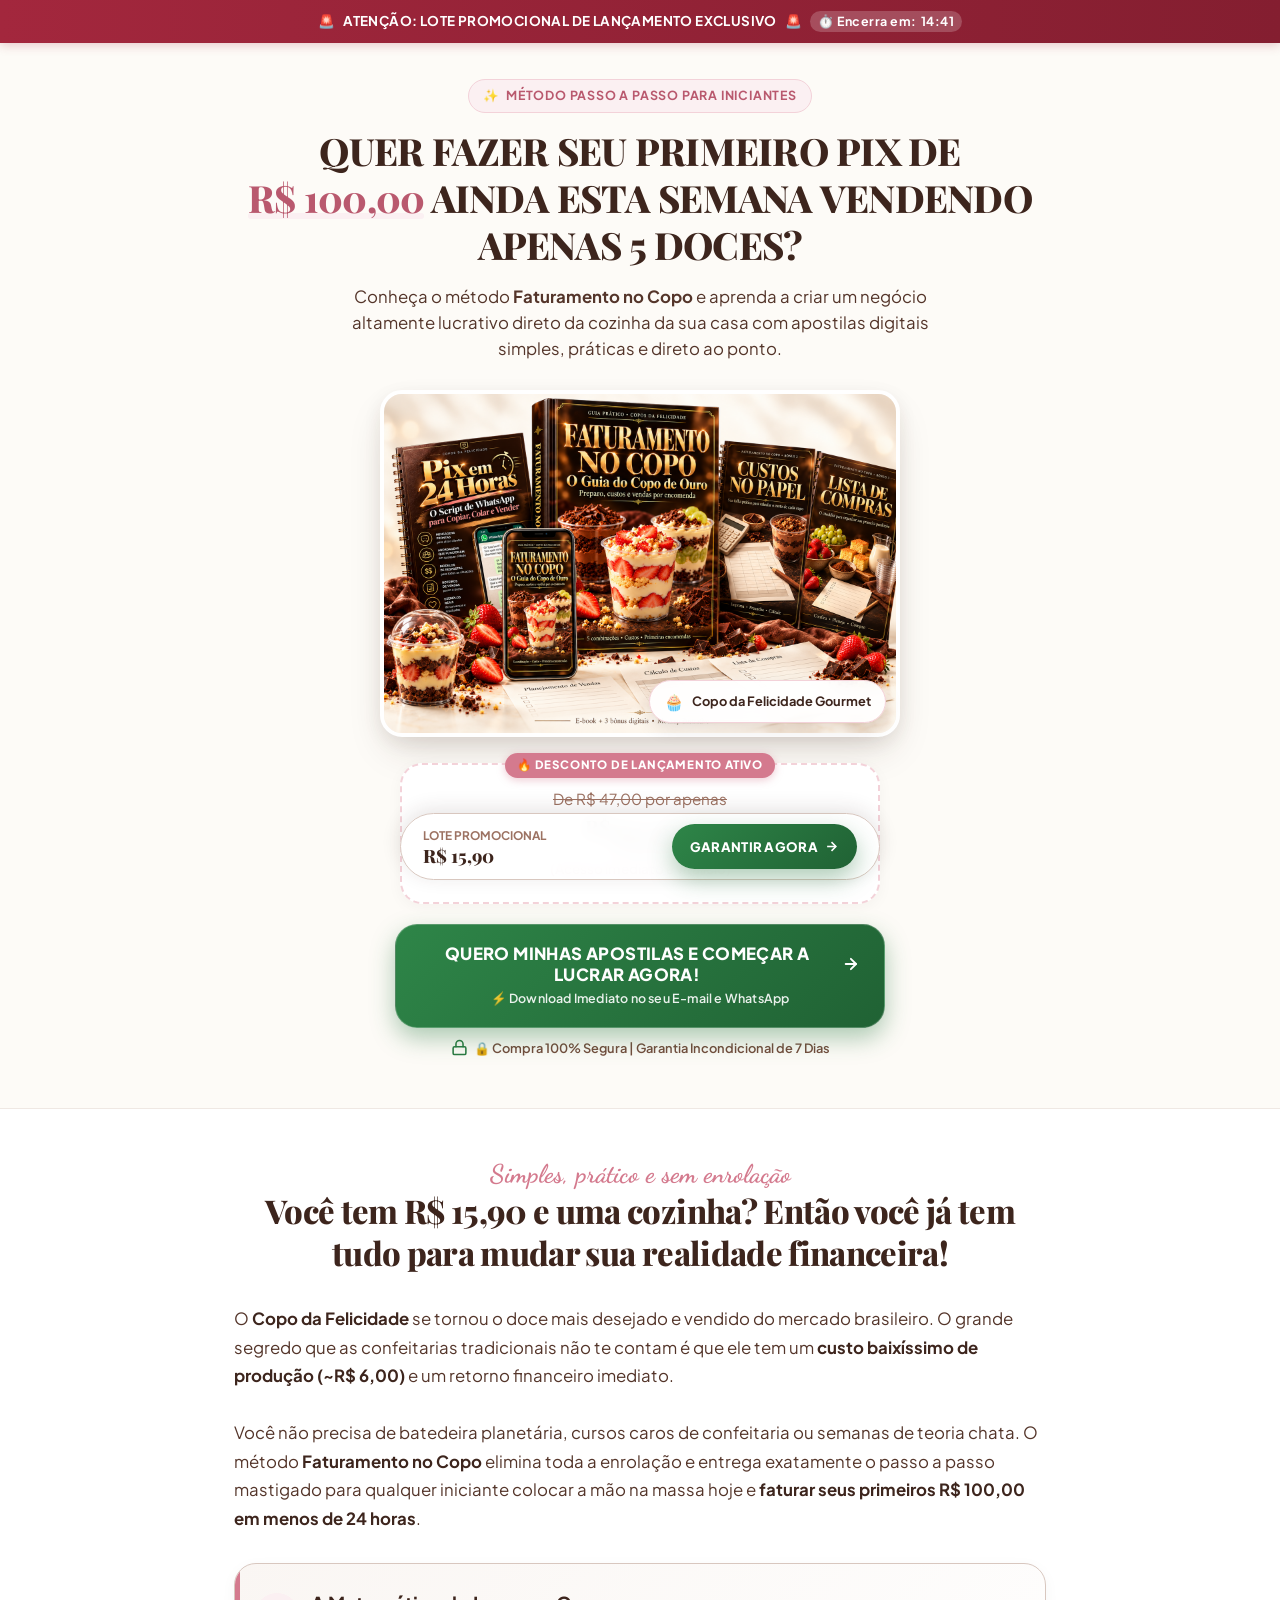
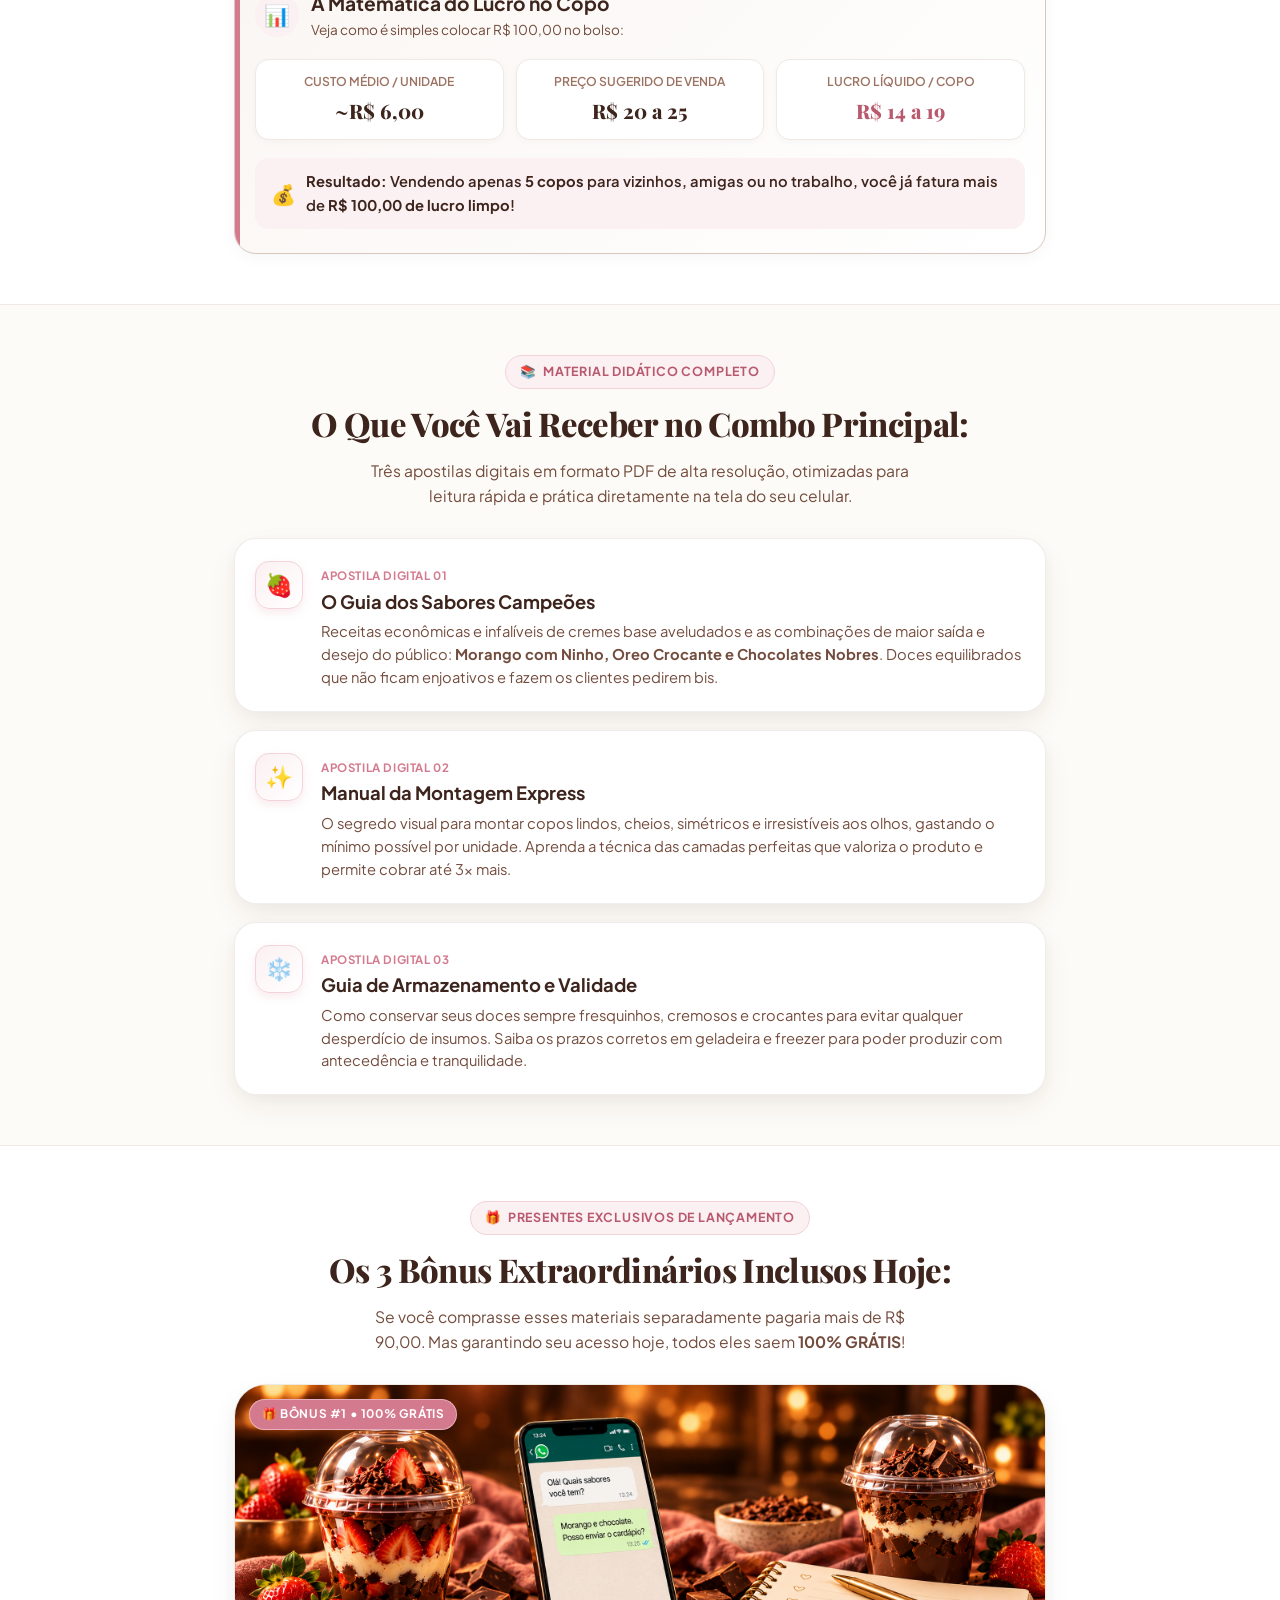
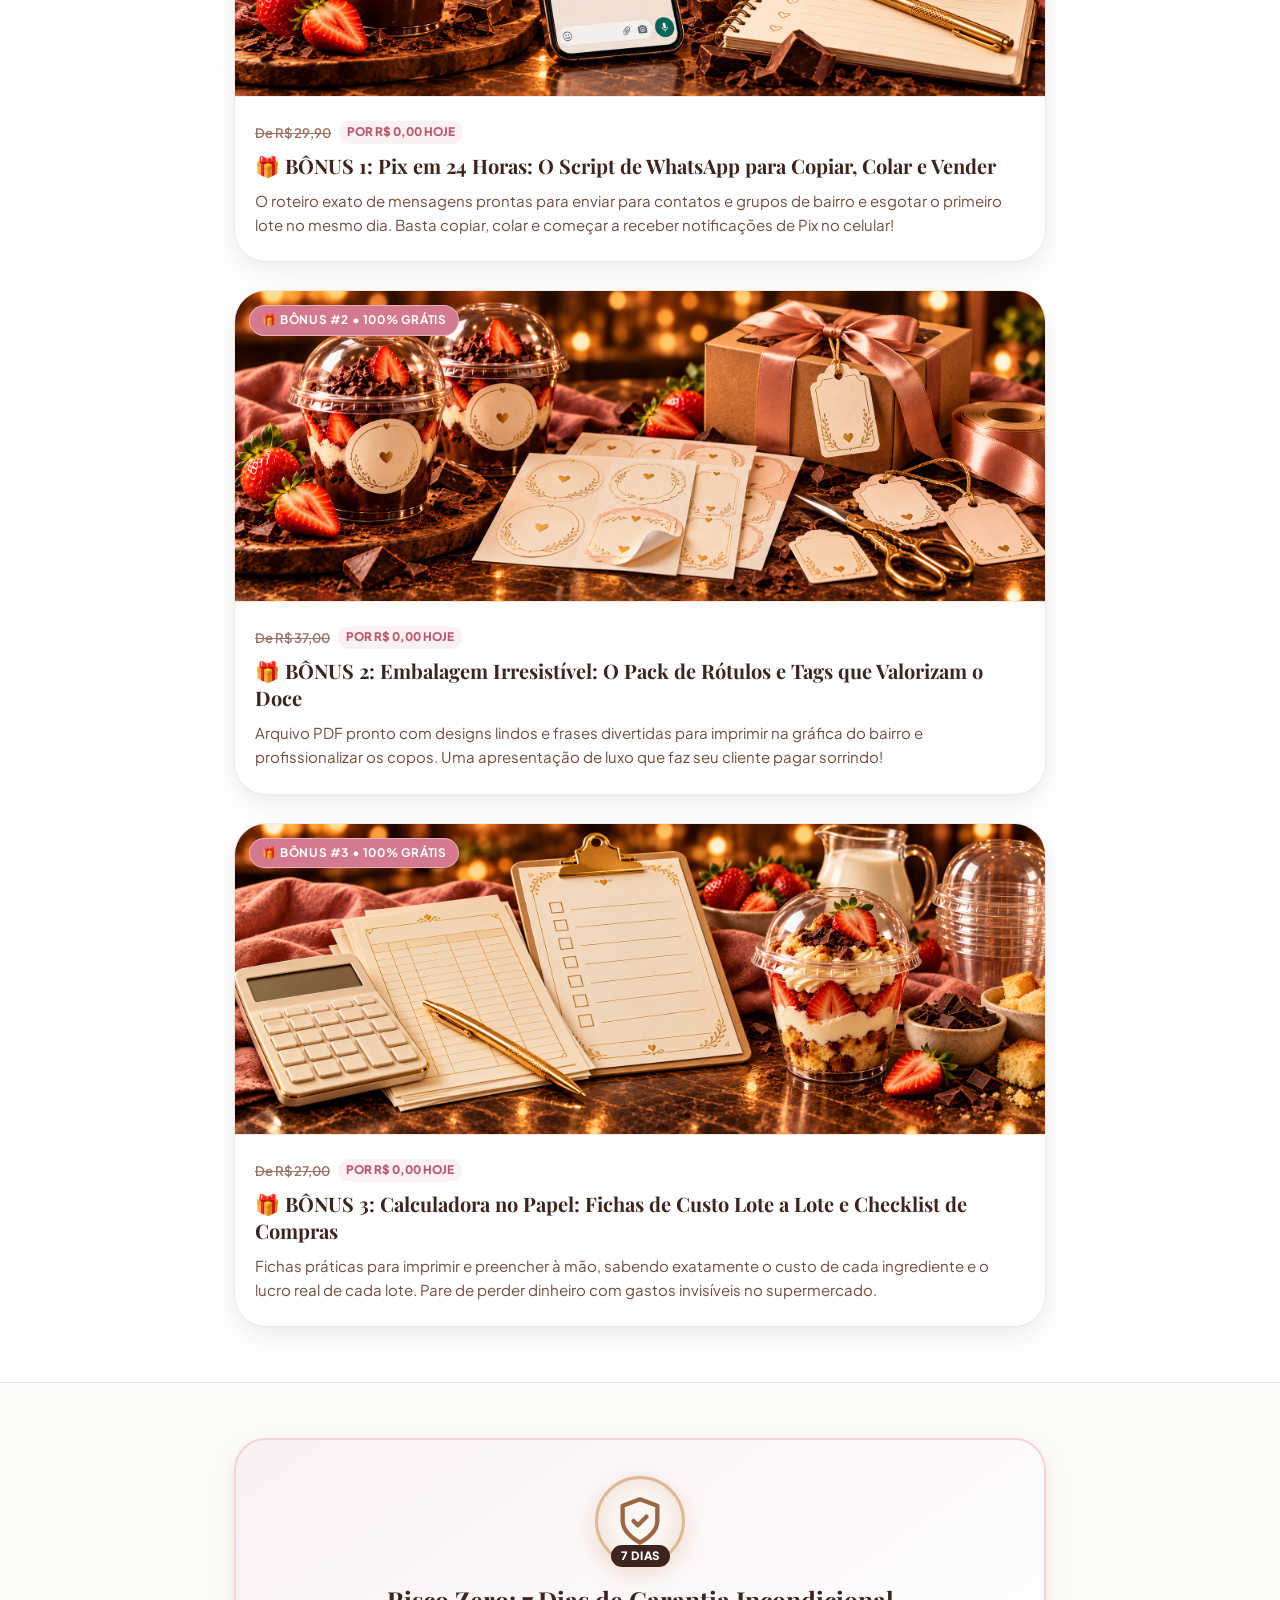
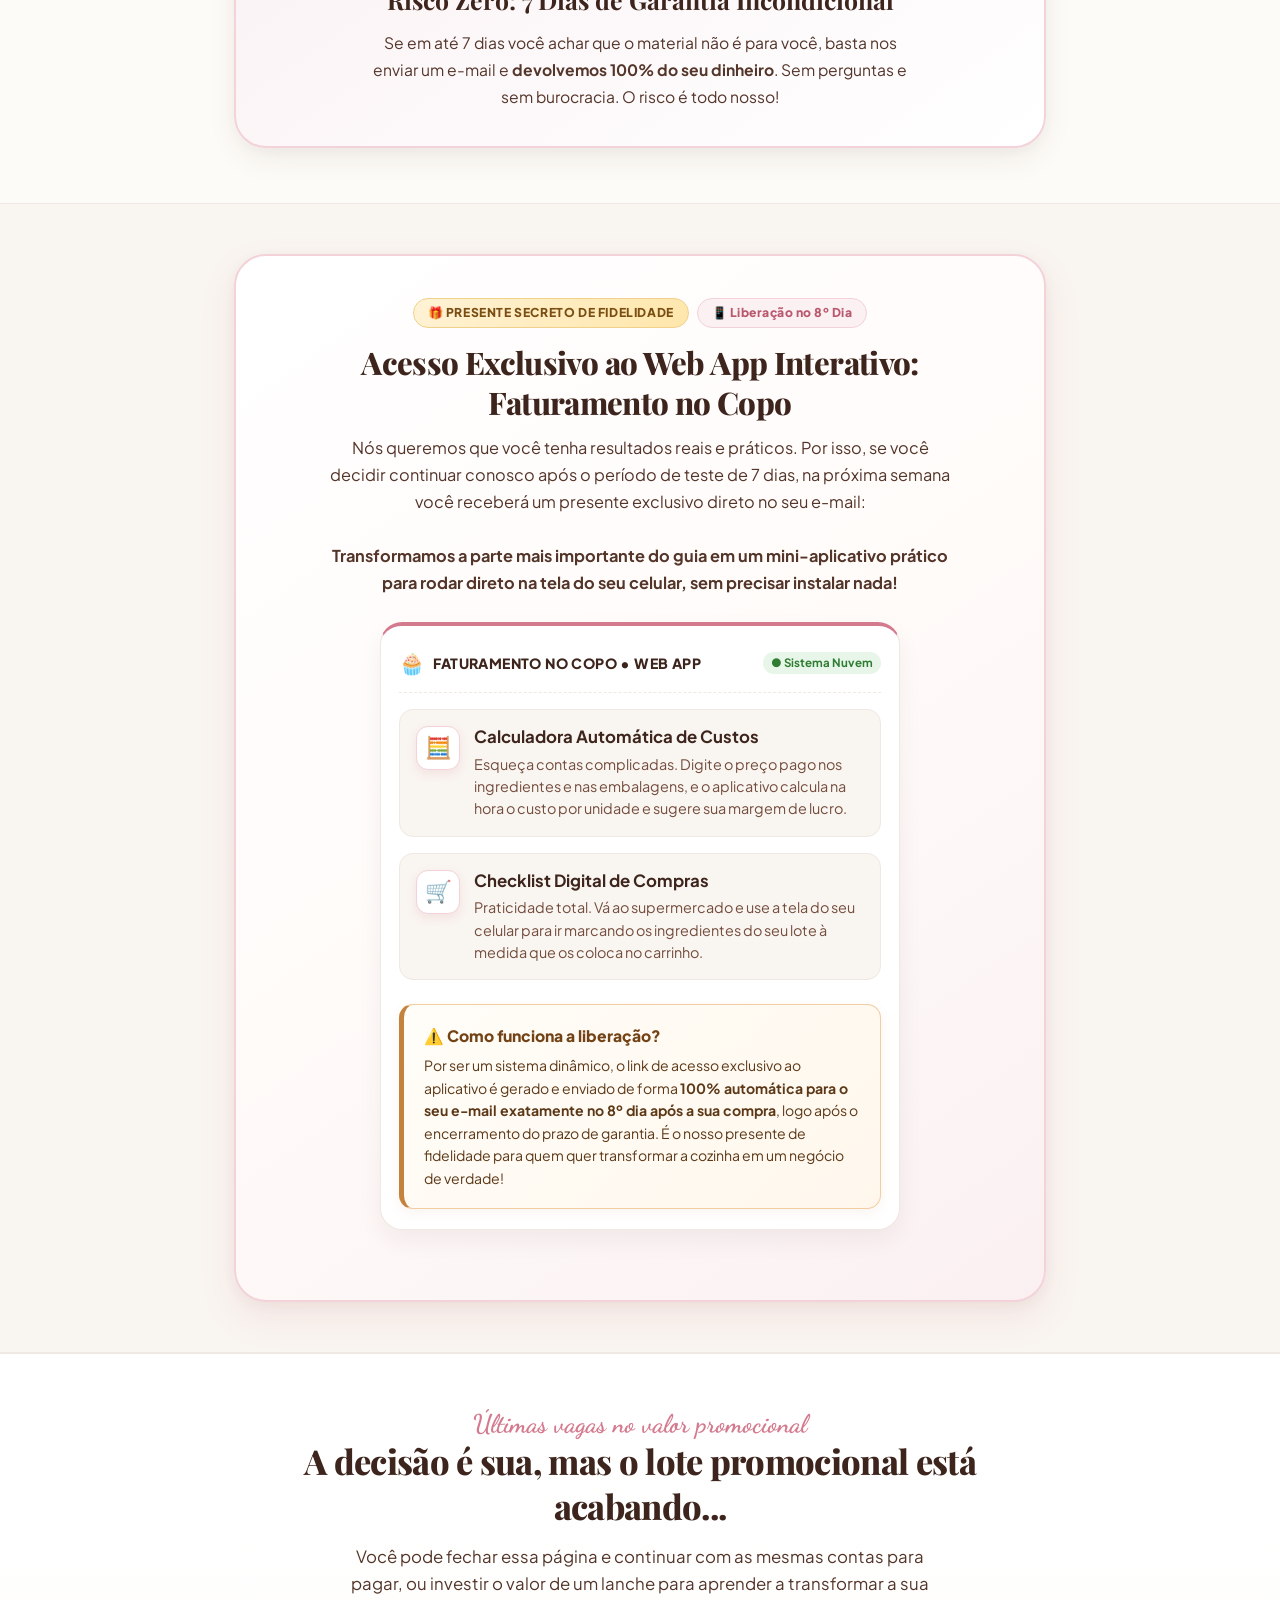
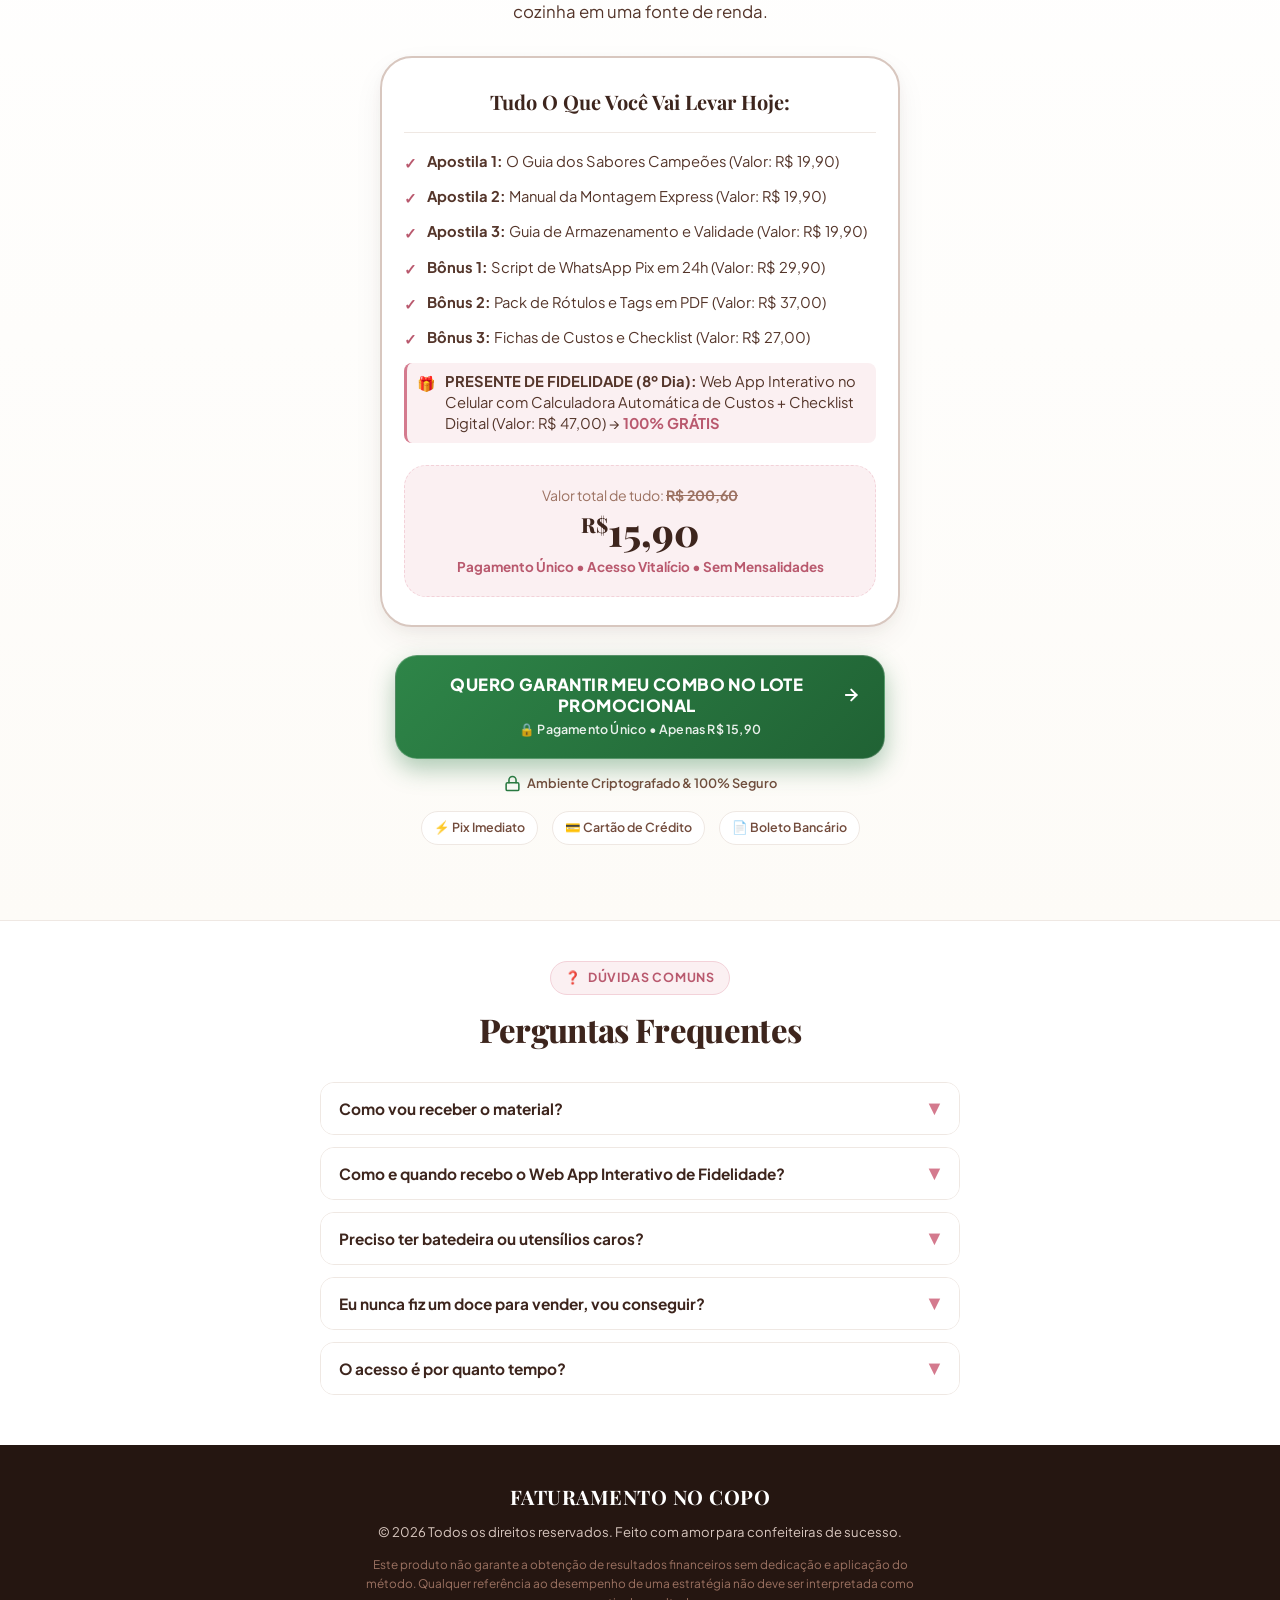
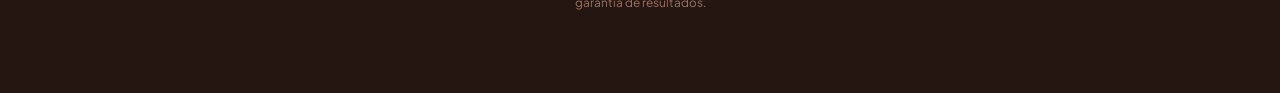
==== faturamento-no-copo/index.html @ 3f32ffab "Add files via upload" ====
<!DOCTYPE html>
<html lang="pt-BR">
<head>
  <meta charset="UTF-8" />
  <meta name="viewport" content="width=device-width, initial-scale=1.0, maximum-scale=1.0, user-scalable=no" />
  <title>Faturamento no Copo | Método Completo de Doces Lucrativos</title>
  
  <!-- SEO & Metatags -->
  <meta name="description" content="Aprenda a fazer seu primeiro Pix de R$ 100,00 ainda esta semana vendendo Copos da Felicidade direto da sua cozinha." />
  <meta name="theme-color" content="#A3273D" />

  <!-- Google Fonts: Playfair Display + Dancing Script + Plus Jakarta Sans -->
  <link rel="preconnect" href="https://fonts.googleapis.com">
  <link rel="preconnect" href="https://fonts.gstatic.com" crossorigin>
  <link href="https://fonts.googleapis.com/css2?family=Dancing+Script:wght@600;700&family=Playfair+Display:ital,wght@0,600;0,700;0,800;1,400&family=Plus+Jakarta+Sans:wght@400;500;600;700;800&display=swap" rel="stylesheet">
  
  <!-- Folha de Estilos -->
  <link rel="stylesheet" href="styles.css" />
</head>
<body>

  <!-- ==========================================================================
       1. HEADER DE ALERTA (BARRA SUPERIOR DE URGÊNCIA)
       ========================================================================== -->
  <aside class="alert-header" role="banner">
    <div class="alert-header-content">
      <span class="alert-siren">🚨</span>
      <span>ATENÇÃO: LOTE PROMOCIONAL DE LANÇAMENTO EXCLUSIVO</span>
      <span class="alert-siren">🚨</span>
      <div class="alert-timer-tag">
        <span>⏱️ Encerra em:</span>
        <span id="promoTimer">14:45</span>
      </div>
    </div>
  </aside>

  <!-- ==========================================================================
       2. SEÇÃO 1 - HEADLINE IMPACTANTE & OFERTA PRINCIPAL
       ========================================================================== -->
  <header class="hero-section" id="hero">
    <div class="container">
      
      <div class="hero-header-box">
        <div class="badge-tag">
          <span>✨</span>
          <span>Método Passo a Passo para Iniciantes</span>
        </div>
        
        <h1 class="title-serif hero-title">
          QUER FAZER SEU PRIMEIRO PIX DE <span class="highlight-pink">R$&nbsp;100,00</span> AINDA ESTA SEMANA VENDENDO APENAS 5 DOCES?
        </h1>
        
        <p class="hero-subtitle">
          Conheça o método <strong>Faturamento no Copo</strong> e aprenda a criar um negócio altamente lucrativo direto da cozinha da sua casa com apostilas digitais simples, práticas e direto ao ponto.
        </p>
      </div>

      <!-- ====================================================================
           ELEMENTO DE MÍDIA: FOTO PRINCIPAL
           FOTO ATUALIZADA: foto-principal1.png (Mockup Completo do Produto)
           ==================================================================== -->
      <div class="hero-media-wrapper">
        <div class="hero-image-container">
          <img src="foto-principal1.png" alt="Copo da Felicidade de Ouro - Método Completo Faturamento no Copo" id="mainHeroImage" loading="eager" onerror="this.onerror=null; this.src='foto-principal.png';" />
        </div>
        <div class="hero-floating-badge">
          <span class="badge-icon">🧁</span>
          <span>Copo da Felicidade Gourmet</span>
        </div>
      </div>

      <!-- Card de Preço de Lançamento -->
      <div class="pricing-card-hero">
        <span class="pricing-badge-strip">🔥 Desconto de Lançamento Ativo</span>
        
        <div class="price-old-text">
          De R$ 47,00 por apenas
        </div>
        
        <div class="price-main-text">
          <span class="currency">R$</span>15,90
        </div>
        
        <div class="price-sub-text">
          (Acesso imediato e vitalício)
        </div>
      </div>

      <!-- BOTÃO PRINCIPAL (VERDE CHAMATIVO COM EFEITO DE PULSAR) -->
      <!-- NOTA: Substitua '#' pelo link do seu checkout (Kiwify, Hotmart, etc.) -->
      <a href="#checkout" class="cta-button" id="heroCtaBtn">
        <span class="cta-main-text">
          <span>QUERO MINHAS APOSTILAS E COMEÇAR A LUCRAR AGORA!</span>
          <svg width="22" height="22" viewBox="0 0 24 24" fill="none" stroke="currentColor" stroke-width="2.5" stroke-linecap="round" stroke-linejoin="round">
            <line x1="5" y1="12" x2="19" y2="12"></line>
            <polyline points="12 5 19 12 12 19"></polyline>
          </svg>
        </span>
        <span class="cta-sub-text">⚡ Download Imediato no seu E-mail e WhatsApp</span>
      </a>

      <!-- Microtexto de Segurança -->
      <div class="security-microtext">
        <svg width="17" height="17" viewBox="0 0 24 24" fill="none" stroke="currentColor" stroke-width="2.2" stroke-linecap="round" stroke-linejoin="round">
          <rect x="3" y="11" width="18" height="11" rx="2" ry="2"></rect>
          <path d="M7 11V7a5 5 0 0 1 10 0v4"></path>
        </svg>
        <span>🔒 Compra 100% Segura | Garantia Incondicional de 7 Dias</span>
      </div>

    </div>
  </header>

  <!-- ==========================================================================
       3. SEÇÃO 2 - CONEXÃO EMOCIONAL E CONTEXTO
       ========================================================================== -->
  <section class="section-context" id="sobre">
    <div class="container">
      
      <div class="section-header-centered">
        <span class="subtitle-script">Simples, prático e sem enrolação</span>
        <h2 class="title-serif">
          Você tem R$ 15,90 e uma cozinha? Então você já tem tudo para mudar sua realidade financeira!
        </h2>
      </div>

      <div class="story-lead-text">
        <p>
          O <strong>Copo da Felicidade</strong> se tornou o doce mais desejado e vendido do mercado brasileiro. O grande segredo que as confeitarias tradicionais não te contam é que ele tem um <strong>custo baixíssimo de produção (~R$ 6,00)</strong> e um retorno financeiro imediato.
        </p>
        <br />
        <p>
          Você não precisa de batedeira planetária, cursos caros de confeitaria ou semanas de teoria chata. O método <strong>Faturamento no Copo</strong> elimina toda a enrolação e entrega exatamente o passo a passo mastigado para qualquer iniciante colocar a mão na massa hoje e <strong>faturar seus primeiros R$ 100,00 em menos de 24 horas</strong>.
        </p>
      </div>

      <!-- Card Ilustrativo: A Matemática do Lucro Rápido -->
      <div class="math-profit-box">
        <div class="math-header">
          <div class="math-icon">📊</div>
          <div>
            <h3>A Matemática do Lucro no Copo</h3>
            <p style="font-size: 0.85rem; color: var(--chocolate-600);">Veja como é simples colocar R$ 100,00 no bolso:</p>
          </div>
        </div>

        <div class="math-grid">
          <div class="math-pill">
            <div class="math-pill-label">Custo Médio / Unidade</div>
            <div class="math-pill-val">~R$ 6,00</div>
          </div>
          <div class="math-pill">
            <div class="math-pill-label">Preço Sugerido de Venda</div>
            <div class="math-pill-val">R$ 20 a 25</div>
          </div>
          <div class="math-pill">
            <div class="math-pill-label">Lucro Líquido / Copo</div>
            <div class="math-pill-val profit">R$ 14 a 19</div>
          </div>
        </div>

        <div class="math-conclusion">
          <span style="font-size: 1.25rem;">💰</span>
          <span><strong>Resultado:</strong> Vendendo apenas <strong>5 copos</strong> para vizinhos, amigas ou no trabalho, você já fatura mais de <strong>R$ 100,00 de lucro limpo</strong>!</span>
        </div>
      </div>

    </div>
  </section>

  <!-- ==========================================================================
       4. SEÇÃO 3 - O QUE VOCÊ VAI RECEBER (O PRODUTO PRINCIPAL)
       ========================================================================== -->
  <section class="section-deliverables" id="conteudo">
    <div class="container">
      
      <div class="section-header-centered">
        <div class="badge-tag">
          <span>📚</span>
          <span>Material Didático Completo</span>
        </div>
        <h2 class="title-serif">O Que Você Vai Receber no Combo Principal:</h2>
        <p style="color: var(--chocolate-600); font-size: 0.98rem; max-width: 540px; margin: 0 auto;">
          Três apostilas digitais em formato PDF de alta resolução, otimizadas para leitura rápida e prática diretamente na tela do seu celular.
        </p>
      </div>

      <div class="deliverables-grid">
        
        <!-- Módulo 1 -->
        <article class="deliverable-card">
          <div class="card-num-circle">
            🍓
          </div>
          <div class="card-info">
            <span class="card-meta-tag">Apostila Digital 01</span>
            <h3>O Guia dos Sabores Campeões</h3>
            <p>
              Receitas econômicas e infalíveis de cremes base aveludados e as combinações de maior saída e desejo do público: <strong>Morango com Ninho, Oreo Crocante e Chocolates Nobres</strong>. Doces equilibrados que não ficam enjoativos e fazem os clientes pedirem bis.
            </p>
          </div>
        </article>

        <!-- Módulo 2 -->
        <article class="deliverable-card">
          <div class="card-num-circle">
            ✨
          </div>
          <div class="card-info">
            <span class="card-meta-tag">Apostila Digital 02</span>
            <h3>Manual da Montagem Express</h3>
            <p>
              O segredo visual para montar copos lindos, cheios, simétricos e irresistíveis aos olhos, gastando o mínimo possível por unidade. Aprenda a técnica das camadas perfeitas que valoriza o produto e permite cobrar até 3x mais.
            </p>
          </div>
        </article>

        <!-- Módulo 3 -->
        <article class="deliverable-card">
          <div class="card-num-circle">
            ❄️
          </div>
          <div class="card-info">
            <span class="card-meta-tag">Apostila Digital 03</span>
            <h3>Guia de Armazenamento e Validade</h3>
            <p>
              Como conservar seus doces sempre fresquinhos, cremosos e crocantes para evitar qualquer desperdício de insumos. Saiba os prazos corretos em geladeira e freezer para poder produzir com antecedência e tranquilidade.
            </p>
          </div>
        </article>

      </div>

    </div>
  </section>

  <!-- ==========================================================================
       5. SEÇÃO 4 - OS 3 BÔNUS EXTRAORDINÁRIOS (CARDS FLUTUANTES)
       ========================================================================== -->
  <section class="section-bonuses" id="bonus">
    <div class="container">
      
      <div class="section-header-centered">
        <div class="badge-tag">
          <span>🎁</span>
          <span>Presentes Exclusivos de Lançamento</span>
        </div>
        <h2 class="title-serif">Os 3 Bônus Extraordinários Inclusos Hoje:</h2>
        <p style="color: var(--chocolate-600); font-size: 0.98rem; max-width: 580px; margin: 0 auto;">
          Se você comprasse esses materiais separadamente pagaria mais de R$ 90,00. Mas garantindo seu acesso hoje, todos eles saem <strong>100% GRÁTIS</strong>!
        </p>
      </div>

      <div class="bonus-container">

        <!-- CARD BÔNUS 1 -->
        <!-- FOTO ATUALIZADA: foto-bonus1.png -->
        <article class="bonus-floating-card">
          <div class="bonus-image-holder">
            <img src="foto-bonus1.png" alt="Bônus 1: Script de WhatsApp para Vender Doces" loading="lazy" />
            <span class="bonus-badge-ribbon free">🎁 BÔNUS #1 • 100% GRÁTIS</span>
          </div>
          <div class="bonus-card-body">
            <div class="bonus-price-crossed">
              <span class="old">De R$ 29,90</span>
              <span class="free-tag">POR R$ 0,00 HOJE</span>
            </div>
            <h3>🎁 BÔNUS 1: Pix em 24 Horas: O Script de WhatsApp para Copiar, Colar e Vender</h3>
            <p>
              O roteiro exato de mensagens prontas para enviar para contatos e grupos de bairro e esgotar o primeiro lote no mesmo dia. Basta copiar, colar e começar a receber notificações de Pix no celular!
            </p>
          </div>
        </article>

        <!-- CARD BÔNUS 2 -->
        <!-- FOTO ATUALIZADA: foto-bonus2.png -->
        <article class="bonus-floating-card">
          <div class="bonus-image-holder">
            <img src="foto-bonus2.png" alt="Bônus 2: Pack de Rótulos e Tags Gourmet" loading="lazy" />
            <span class="bonus-badge-ribbon free">🎁 BÔNUS #2 • 100% GRÁTIS</span>
          </div>
          <div class="bonus-card-body">
            <div class="bonus-price-crossed">
              <span class="old">De R$ 37,00</span>
              <span class="free-tag">POR R$ 0,00 HOJE</span>
            </div>
            <h3>🎁 BÔNUS 2: Embalagem Irresistível: O Pack de Rótulos e Tags que Valorizam o Doce</h3>
            <p>
              Arquivo PDF pronto com designs lindos e frases divertidas para imprimir na gráfica do bairro e profissionalizar os copos. Uma apresentação de luxo que faz seu cliente pagar sorrindo!
            </p>
          </div>
        </article>

        <!-- CARD BÔNUS 3 -->
        <!-- FOTO ATUALIZADA: foto-bonus3.png -->
        <article class="bonus-floating-card">
          <div class="bonus-image-holder">
            <img src="foto-bonus3.png" alt="Bônus 3: Calculadora no Papel e Fichas de Custo" loading="lazy" />
            <span class="bonus-badge-ribbon free">🎁 BÔNUS #3 • 100% GRÁTIS</span>
          </div>
          <div class="bonus-card-body">
            <div class="bonus-price-crossed">
              <span class="old">De R$ 27,00</span>
              <span class="free-tag">POR R$ 0,00 HOJE</span>
            </div>
            <h3>🎁 BÔNUS 3: Calculadora no Papel: Fichas de Custo Lote a Lote e Checklist de Compras</h3>
            <p>
              Fichas práticas para imprimir e preencher à mão, sabendo exatamente o custo de cada ingrediente e o lucro real de cada lote. Pare de perder dinheiro com gastos invisíveis no supermercado.
            </p>
          </div>
        </article>

      </div>

    </div>
  </section>

  <!-- ==========================================================================
       6. SEÇÃO 5 - SEGURANÇA TOTAL (GARANTIA BLINDADA)
       ========================================================================== -->
  <section class="section-guarantee" id="garantia">
    <div class="container">
      
      <div class="guarantee-box">
        
        <div class="guarantee-seal-icon">
          <!-- Ícone de Selo de Garantia -->
          <svg viewBox="0 0 24 24" fill="none" stroke="currentColor" stroke-width="2" stroke-linecap="round" stroke-linejoin="round">
            <path d="M12 22s8-4 8-10V5l-8-3-8 3v7c0 6 8 10 8 10z"></path>
            <polyline points="9 12 11 14 15 10"></polyline>
          </svg>
          <span class="guarantee-days-badge">7 DIAS</span>
        </div>

        <h2 class="guarantee-title">
          Risco Zero: 7 Dias de Garantia Incondicional
        </h2>

        <p class="guarantee-text">
          Se em até 7 dias você achar que o material não é para você, basta nos enviar um e-mail e <strong>devolvemos 100% do seu dinheiro</strong>. Sem perguntas e sem burocracia. O risco é todo nosso!
        </p>

      </div>

    </div>
  </section>

  <!-- ==========================================================================
       NOVA SEÇÃO: 🎁 PRESENTE SECRETO DE FIDELIDADE (LIBERAÇÃO NO 8º DIA) 📱
       ========================================================================== -->
  <section class="section-secret-gift" id="presente-secreto">
    <div class="container">
      
      <div class="secret-gift-box">
        
        <div class="secret-header-tags">
          <span class="secret-pill-gold">🎁 PRESENTE SECRETO DE FIDELIDADE</span>
          <span class="secret-pill-pink">📱 Liberação no 8º Dia</span>
        </div>

        <h2 class="title-serif secret-gift-title">
          Acesso Exclusivo ao Web App Interativo: Faturamento no Copo
        </h2>

        <p class="secret-gift-lead">
          Nós queremos que você tenha resultados reais e práticos. Por isso, se você decidir continuar conosco após o período de teste de 7 dias, na próxima semana você receberá um presente exclusivo direto no seu e-mail:
          <br /><br />
          <strong>Transformamos a parte mais importante do guia em um mini-aplicativo prático para rodar direto na tela do seu celular, sem precisar instalar nada!</strong>
        </p>

        <!-- Preview das Funcionalidades do Web App -->
        <div class="secret-app-preview-card">
          <div class="secret-app-header-bar">
            <div class="secret-app-logo">
              <span style="font-size: 1.3rem;">🧁</span>
              <span>FATURAMENTO NO COPO • WEB APP</span>
            </div>
            <span class="secret-app-badge-live">● Sistema Nuvem</span>
          </div>

          <div class="secret-features-grid">
            
            <!-- Recurso 1: Calculadora -->
            <div class="secret-feature-item">
              <div class="secret-feature-icon">🧮</div>
              <div class="secret-feature-content">
                <h4>Calculadora Automática de Custos</h4>
                <p>
                  Esqueça contas complicadas. Digite o preço pago nos ingredientes e nas embalagens, e o aplicativo calcula na hora o custo por unidade e sugere sua margem de lucro.
                </p>
              </div>
            </div>

            <!-- Recurso 2: Checklist -->
            <div class="secret-feature-item">
              <div class="secret-feature-icon">🛒</div>
              <div class="secret-feature-content">
                <h4>Checklist Digital de Compras</h4>
                <p>
                  Praticidade total. Vá ao supermercado e use a tela do seu celular para ir marcando os ingredientes do seu lote à medida que os coloca no carrinho.
                </p>
              </div>
            </div>

          </div>

          <!-- Callout de Liberação no 8º Dia -->
          <div class="secret-release-callout">
            <h4>⚠️ Como funciona a liberação?</h4>
            <p>
              Por ser um sistema dinâmico, o link de acesso exclusivo ao aplicativo é gerado e enviado de forma <strong>100% automática para o seu e-mail exatamente no 8º dia após a sua compra</strong>, logo após o encerramento do prazo de garantia. É o nosso presente de fidelidade para quem quer transformar a cozinha em um negócio de verdade!
            </p>
          </div>
        </div>

      </div>

    </div>
  </section>

  <!-- ==========================================================================
       7. SEÇÃO 6 - CHAMADA FINAL (CHAMADA PARA AÇÃO & CHECKOUT)
       ========================================================================== -->
  <section class="section-final-cta" id="checkout">
    <div class="container">
      
      <span class="subtitle-script">Últimas vagas no valor promocional</span>
      
      <h2 class="title-serif final-hero-title">
        A decisão é sua, mas o lote promocional está acabando...
      </h2>
      
      <p class="final-lead-text">
        Você pode fechar essa página e continuar com as mesmas contas para pagar, ou investir o valor de um lanche para aprender a transformar a sua cozinha em uma fonte de renda.
      </p>

      <!-- Box Resumo de Valor da Oferta -->
      <div class="combo-summary-box">
        <h3 class="combo-summary-title">Tudo O Que Você Vai Levar Hoje:</h3>
        
        <ul class="combo-items-list">
          <li>
            <span class="check-icon">✓</span>
            <span><strong>Apostila 1:</strong> O Guia dos Sabores Campeões (Valor: R$ 19,90)</span>
          </li>
          <li>
            <span class="check-icon">✓</span>
            <span><strong>Apostila 2:</strong> Manual da Montagem Express (Valor: R$ 19,90)</span>
          </li>
          <li>
            <span class="check-icon">✓</span>
            <span><strong>Apostila 3:</strong> Guia de Armazenamento e Validade (Valor: R$ 19,90)</span>
          </li>
          <li>
            <span class="check-icon">✓</span>
            <span><strong>Bônus 1:</strong> Script de WhatsApp Pix em 24h (Valor: R$ 29,90)</span>
          </li>
          <li>
            <span class="check-icon">✓</span>
            <span><strong>Bônus 2:</strong> Pack de Rótulos e Tags em PDF (Valor: R$ 37,00)</span>
          </li>
          <li>
            <span class="check-icon">✓</span>
            <span><strong>Bônus 3:</strong> Fichas de Custos e Checklist (Valor: R$ 27,00)</span>
          </li>
          <li style="background: var(--pink-chic-light); padding: 8px 10px; border-radius: var(--radius-sm); border-left: 3px solid var(--pink-chic);">
            <span class="check-icon">🎁</span>
            <span><strong>PRESENTE DE FIDELIDADE (8º Dia):</strong> Web App Interativo no Celular com Calculadora Automática de Custos + Checklist Digital (Valor: R$ 47,00) &rarr; <strong style="color: var(--pink-chic-dark);">100% GRÁTIS</strong></span>
          </li>
        </ul>

        <div class="combo-price-footer">
          <div class="combo-total-value">
            Valor total de tudo: <span>R$ 200,60</span>
          </div>
          <div class="combo-final-price">
            <span class="currency">R$</span>15,90
          </div>
          <div class="combo-installments">
            Pagamento Único • Acesso Vitalício • Sem Mensalidades
          </div>
        </div>
      </div>

      <!-- BOTÃO FINAL (VERDE CHAMATIVO COM EFEITO DE PULSAR) -->
      <!-- NOTA: Insira o link de pagamento do seu checkout no href abaixo -->
      <a href="https://pay.kiwify.com.br" target="_blank" rel="noopener noreferrer" class="cta-button" id="finalCtaBtn">
        <span class="cta-main-text">
          <span>QUERO GARANTIR MEU COMBO NO LOTE PROMOCIONAL</span>
          <svg width="22" height="22" viewBox="0 0 24 24" fill="none" stroke="currentColor" stroke-width="2.5" stroke-linecap="round" stroke-linejoin="round">
            <line x1="5" y1="12" x2="19" y2="12"></line>
            <polyline points="12 5 19 12 12 19"></polyline>
          </svg>
        </span>
        <span class="cta-sub-text">🔒 Pagamento Único • Apenas R$ 15,90</span>
      </a>

      <!-- Microtexto de Segurança e Selos de Pagamento -->
      <div class="security-microtext" style="margin-top: 14px;">
        <svg width="17" height="17" viewBox="0 0 24 24" fill="none" stroke="currentColor" stroke-width="2.2" stroke-linecap="round" stroke-linejoin="round">
          <rect x="3" y="11" width="18" height="11" rx="2" ry="2"></rect>
          <path d="M7 11V7a5 5 0 0 1 10 0v4"></path>
        </svg>
        <span>Ambiente Criptografado & 100% Seguro</span>
      </div>

      <!-- Formas de Pagamento Aceitas -->
      <div class="payment-methods-strip">
        <span class="payment-tag">⚡ Pix Imediato</span>
        <span class="payment-tag">💳 Cartão de Crédito</span>
        <span class="payment-tag">📄 Boleto Bancário</span>
      </div>

    </div>
  </section>

  <!-- ==========================================================================
       PERGUNTAS FREQUENTES (FAQ PARA QUEBRA DE OBJEÇÕES)
       ========================================================================== -->
  <section class="section-faq" id="faq">
    <div class="container">
      
      <div class="section-header-centered">
        <div class="badge-tag">
          <span>❓</span>
          <span>Dúvidas Comuns</span>
        </div>
        <h2 class="title-serif">Perguntas Frequentes</h2>
      </div>

      <div class="faq-list">
        
        <div class="faq-item">
          <button class="faq-question" type="button">
            <span>Como vou receber o material?</span>
            <span class="faq-arrow">▼</span>
          </button>
          <div class="faq-answer">
            <p>Imediatamente após a confirmação do pagamento (em menos de 1 minuto via Pix ou Cartão), você recebe um e-mail com o link de acesso exclusivo e download de todas as apostilas e bônus.</p>
          </div>
        </div>

        <div class="faq-item">
          <button class="faq-question" type="button">
            <span>Como e quando recebo o Web App Interativo de Fidelidade?</span>
            <span class="faq-arrow">▼</span>
          </button>
          <div class="faq-answer">
            <p>O link exclusivo de acesso ao Web App é gerado e enviado de forma 100% automática para o seu e-mail exatamente no 8º dia após a sua compra, logo após o encerramento do prazo de garantia de 7 dias. Ele roda direto no celular (Android ou iPhone) sem precisar instalar nada!</p>
          </div>
        </div>

        <div class="faq-item">
          <button class="faq-question" type="button">
            <span>Preciso ter batedeira ou utensílios caros?</span>
            <span class="faq-arrow">▼</span>
          </button>
          <div class="faq-answer">
            <p>Não! Todas as receitas foram desenvolvidas para serem feitas com panelas comuns, colher e os utensílios básicos que você já tem na cozinha da sua casa.</p>
          </div>
        </div>

        <div class="faq-item">
          <button class="faq-question" type="button">
            <span>Eu nunca fiz um doce para vender, vou conseguir?</span>
            <span class="faq-arrow">▼</span>
          </button>
          <div class="faq-answer">
            <p>Sim, com certeza! O método foi feito especialmente para quem está começando do absoluto zero, com medidas exatas e fotos do passo a passo.</p>
          </div>
        </div>

        <div class="faq-item">
          <button class="faq-question" type="button">
            <span>O acesso é por quanto tempo?</span>
            <span class="faq-arrow">▼</span>
          </button>
          <div class="faq-answer">
            <p>O acesso é vitalício! Você pode baixar os arquivos em PDF para o seu celular ou computador e consultar para sempre, sem mensalidades.</p>
          </div>
        </div>

      </div>

    </div>
  </section>

  <!-- ==========================================================================
       RODAPÉ DA PÁGINA
       ========================================================================== -->
  <footer class="page-footer">
    <div class="container">
      <div class="footer-logo">FATURAMENTO NO COPO</div>
      <p>© 2026 Todos os direitos reservados. Feito com amor para confeiteiras de sucesso.</p>
      <p class="footer-disclaimer">
        Este produto não garante a obtenção de resultados financeiros sem dedicação e aplicação do método. Qualquer referência ao desempenho de uma estratégia não deve ser interpretada como garantia de resultados.
      </p>
    </div>
  </footer>

  <!-- ==========================================================================
       STICKY MOBILE CTA BAR (BARRA FIXA NO RODAPÉ EM CELULARES)
       Aparece quando a pessoa rola a página, garantindo conversão sem atrito
       ========================================================================== -->
  <div class="sticky-mobile-cta" id="stickyMobileCta">
    <div class="sticky-info">
      <span class="sticky-title">Lote Promocional</span>
      <span class="sticky-price">R$ 15,90</span>
    </div>
    <a href="#checkout" class="sticky-btn">
      <span>GARANTIR AGORA</span>
      <svg width="15" height="15" viewBox="0 0 24 24" fill="none" stroke="currentColor" stroke-width="2.5">
        <line x1="5" y1="12" x2="19" y2="12"></line>
        <polyline points="12 5 19 12 12 19"></polyline>
      </svg>
    </a>
  </div>

  <!-- Scripts -->
  <script src="script.js"></script>
</body>
</html>
---- faturamento-no-copo/styles.css ----
/* ==========================================================================
   FATURAMENTO NO COPO - PÁGINA DE VENDAS DE ALTA CONVERSÃO
   Paleta:
   - Fundo: Off-White (#FDFBF7)
   - Marrom Chocolate Profundo: #3D251D
   - Rosa Confeitaria Chic: #D47A8E
   - Verde Ouro Lucrativo (EXCLUSIVO CTA): #2A7A42
   Tipografia:
   - Títulos: 'Playfair Display', serif
   - Texto: 'Plus Jakarta Sans', sans-serif
   - Acentos: 'Dancing Script', cursive
   ========================================================================== */

:root {
  /* Cores Base */
  --bg-page: #FDFBF7;
  --bg-card: #FFFFFF;
  --bg-card-soft: #F9F5F0;
  
  /* Marrom Chocolate Profundo */
  --chocolate-900: #251611;
  --chocolate-800: #3D251D; /* Cor primária de texto e títulos */
  --chocolate-700: #54352A;
  --chocolate-600: #734C3D;
  --chocolate-400: #9C7262;
  --chocolate-200: #D8C7BF;
  --chocolate-100: #EFE8E3;
  --chocolate-50:  #FAF6F3;

  /* Rosa Confeitaria Chic */
  --pink-chic: #D47A8E;
  --pink-chic-dark: #B9596E;
  --pink-chic-light: #FBF0F2;
  --pink-chic-border: #F3D2D9;
  --pink-chic-glow: rgba(212, 122, 142, 0.35);

  /* Verde Ouro Lucrativo - EXCLUSIVO PARA BOTÕES DE AÇÃO (CTA) */
  --green-cta: #2A7A42;
  --green-cta-hover: #226536;
  --green-cta-active: #1A502A;
  --green-cta-gradient: linear-gradient(135deg, #2E8548 0%, #206234 100%);
  --green-cta-shadow: 0 10px 25px rgba(42, 122, 66, 0.38);
  --green-cta-pulse: rgba(42, 122, 66, 0.45);

  /* Tarja de Alerta */
  --alert-red: #A3273D;
  --alert-red-dark: #841E30;

  /* Tipografia */
  --font-serif: 'Playfair Display', Georgia, serif;
  --font-sans: 'Plus Jakarta Sans', -apple-system, BlinkMacSystemFont, "Segoe UI", Roboto, sans-serif;
  --font-script: 'Dancing Script', cursive;

  /* Sombras & Bordas */
  --radius-sm: 8px;
  --radius-md: 14px;
  --radius-lg: 22px;
  --radius-xl: 32px;
  --radius-full: 9999px;

  --shadow-subtle: 0 4px 15px rgba(61, 37, 29, 0.04);
  --shadow-card: 0 12px 32px -4px rgba(61, 37, 29, 0.08), 0 4px 12px rgba(61, 37, 29, 0.03);
  --shadow-card-hover: 0 20px 42px -6px rgba(61, 37, 29, 0.13), 0 8px 18px rgba(61, 37, 29, 0.05);

  /* Transições */
  --transition-fast: 0.2s cubic-bezier(0.16, 1, 0.3, 1);
  --transition-normal: 0.35s cubic-bezier(0.16, 1, 0.3, 1);
}

/* ==========================================================================
   RESET & BASE STYLES
   ========================================================================== */

*, *::before, *::after {
  box-sizing: border-box;
  margin: 0;
  padding: 0;
}

html {
  scroll-behavior: smooth;
  font-size: 16px;
  -webkit-text-size-adjust: 100%;
}

body {
  background-color: var(--bg-page);
  color: var(--chocolate-800);
  font-family: var(--font-sans);
  line-height: 1.6;
  overflow-x: hidden;
  -webkit-font-smoothing: antialiased;
  -moz-osx-font-smoothing: grayscale;
}

img {
  max-width: 100%;
  height: auto;
  display: block;
}

a {
  color: inherit;
  text-decoration: none;
}

button {
  font-family: inherit;
  border: none;
  cursor: pointer;
  background: none;
}

/* Container Responsivo */
.container {
  width: 100%;
  max-width: 680px; /* Otimizado para leitura mobile e tablet compacto */
  margin-left: auto;
  margin-right: auto;
  padding-left: 20px;
  padding-right: 20px;
}

@media (min-width: 768px) {
  .container {
    max-width: 780px;
    padding-left: 24px;
    padding-right: 24px;
  }
}

@media (min-width: 1024px) {
  .container {
    max-width: 860px;
  }
}

/* ==========================================================================
   1. HEADER DE ALERTA (BARRA SUPERIOR)
   ========================================================================== */

.alert-header {
  background: linear-gradient(90deg, var(--alert-red) 0%, var(--alert-red-dark) 100%);
  color: #FFFFFF;
  padding: 11px 16px;
  text-align: center;
  font-size: 0.84rem;
  font-weight: 700;
  letter-spacing: 0.4px;
  position: relative;
  z-index: 100;
  box-shadow: 0 2px 10px rgba(163, 39, 61, 0.25);
  line-height: 1.4;
}

.alert-header-content {
  display: flex;
  align-items: center;
  justify-content: center;
  gap: 8px;
  flex-wrap: wrap;
}

.alert-siren {
  display: inline-block;
  animation: sirenPulse 1.2s infinite ease-in-out;
}

@keyframes sirenPulse {
  0%, 100% { transform: scale(1); }
  50% { transform: scale(1.18); }
}

.alert-timer-tag {
  background-color: rgba(255, 255, 255, 0.2);
  padding: 2px 8px;
  border-radius: var(--radius-full);
  font-size: 0.78rem;
  letter-spacing: 0.5px;
  display: inline-flex;
  align-items: center;
  gap: 4px;
}

/* ==========================================================================
   ESTILOS GERAIS DE TIPOGRAFIA
   ========================================================================== */

.title-serif {
  font-family: var(--font-serif);
  color: var(--chocolate-800);
  font-weight: 800;
  line-height: 1.22;
  letter-spacing: -0.02em;
}

.subtitle-script {
  font-family: var(--font-script);
  color: var(--pink-chic);
  font-size: 1.6rem;
  font-weight: 700;
  line-height: 1.2;
  display: block;
}

.highlight-pink {
  color: var(--pink-chic-dark);
  position: relative;
  display: inline-block;
}

.highlight-pink::after {
  content: "";
  position: absolute;
  left: 0;
  bottom: 2px;
  width: 100%;
  height: 6px;
  background-color: var(--pink-chic-light);
  z-index: -1;
  border-radius: 4px;
}

.badge-tag {
  display: inline-flex;
  align-items: center;
  gap: 6px;
  padding: 6px 14px;
  background-color: var(--pink-chic-light);
  color: var(--pink-chic-dark);
  border: 1px solid var(--pink-chic-border);
  border-radius: var(--radius-full);
  font-size: 0.78rem;
  font-weight: 700;
  text-transform: uppercase;
  letter-spacing: 0.8px;
  margin-bottom: 14px;
}

/* ==========================================================================
   BOTÃO DE AÇÃO PRINCIPAL (CTA VERDE OURO LUCRATIVO)
   EXCLUSIVO PARA OS BOTÕES DE COMPRA
   ========================================================================== */

.cta-button {
  display: inline-flex;
  flex-direction: column;
  align-items: center;
  justify-content: center;
  width: 100%;
  max-width: 490px;
  padding: 18px 24px;
  background: var(--green-cta-gradient);
  color: #FFFFFF;
  font-family: var(--font-sans);
  font-size: 1.05rem;
  font-weight: 800;
  text-transform: uppercase;
  letter-spacing: 0.4px;
  text-align: center;
  border-radius: var(--radius-lg);
  box-shadow: var(--green-cta-shadow);
  position: relative;
  overflow: hidden;
  transition: transform var(--transition-fast), box-shadow var(--transition-fast), background var(--transition-fast);
  text-decoration: none;
  border: 1px solid rgba(255, 255, 255, 0.22);
  cursor: pointer;
  animation: pulseGlow 2.4s infinite ease-in-out;
}

.cta-button .cta-main-text {
  display: flex;
  align-items: center;
  justify-content: center;
  gap: 8px;
  font-size: 1.05rem;
  line-height: 1.25;
}

.cta-button .cta-sub-text {
  font-size: 0.78rem;
  font-weight: 600;
  color: rgba(255, 255, 255, 0.9);
  text-transform: none;
  margin-top: 4px;
  letter-spacing: 0.2px;
}

/* Efeito de brilho sweep */
.cta-button::after {
  content: "";
  position: absolute;
  top: -50%;
  left: -70%;
  width: 50%;
  height: 200%;
  background: linear-gradient(
    90deg,
    rgba(255, 255, 255, 0) 0%,
    rgba(255, 255, 255, 0.3) 50%,
    rgba(255, 255, 255, 0) 100%
  );
  transform: rotate(25deg);
  animation: ctaShimmer 3.8s infinite;
}

@keyframes ctaShimmer {
  0% { left: -80%; }
  30%, 100% { left: 160%; }
}

@keyframes pulseGlow {
  0% {
    transform: scale(1);
    box-shadow: 0 0 0 0 rgba(42, 122, 66, 0.65), 0 8px 24px rgba(42, 122, 66, 0.35);
  }
  60% {
    transform: scale(1.02);
    box-shadow: 0 0 0 16px rgba(42, 122, 66, 0), 0 12px 30px rgba(42, 122, 66, 0.45);
  }
  100% {
    transform: scale(1);
    box-shadow: 0 0 0 0 rgba(42, 122, 66, 0), 0 8px 24px rgba(42, 122, 66, 0.35);
  }
}

.cta-button:hover {
  transform: translateY(-2px) scale(1.02);
  background: linear-gradient(135deg, #32904F 0%, #246E3A 100%);
  box-shadow: 0 14px 34px rgba(42, 122, 66, 0.48);
}

.cta-button:active {
  transform: translateY(1px) scale(0.99);
}

/* Microtexto de Segurança */
.security-microtext {
  display: flex;
  align-items: center;
  justify-content: center;
  gap: 6px;
  font-size: 0.8rem;
  font-weight: 600;
  color: var(--chocolate-600);
  margin-top: 10px;
  text-align: center;
}

.security-microtext svg {
  color: var(--green-cta);
  flex-shrink: 0;
}

/* ==========================================================================
   2. SEÇÃO 1 - HERO / HEADLINE IMPACTANTE
   ========================================================================== */

.hero-section {
  padding-top: 36px;
  padding-bottom: 50px;
  text-align: center;
  position: relative;
}

.hero-header-box {
  margin-bottom: 24px;
}

.hero-title {
  font-size: 1.85rem;
  line-height: 1.25;
  margin-bottom: 16px;
  color: var(--chocolate-800);
}

@media (min-width: 600px) {
  .hero-title {
    font-size: 2.35rem;
  }
}

.hero-subtitle {
  font-size: 1.05rem;
  color: var(--chocolate-700);
  line-height: 1.55;
  max-width: 620px;
  margin-left: auto;
  margin-right: auto;
}

/* Elemento de Mídia - Imagem Principal */
.hero-media-wrapper {
  margin: 28px auto 26px auto;
  position: relative;
  max-width: 520px;
}

.hero-media-wrapper .hero-image-container {
  position: relative;
  width: 100%;
  aspect-ratio: 1536 / 1024;
  border-radius: var(--radius-lg);
  overflow: hidden;
  box-shadow: 0 18px 40px -10px rgba(61, 37, 29, 0.18), 0 6px 18px rgba(61, 37, 29, 0.08);
  border: 4px solid #FFFFFF;
  background-color: var(--bg-card-soft);
}

.hero-media-wrapper img {
  width: 100%;
  height: 100%;
  display: block;
  object-fit: cover;
  transition: transform var(--transition-normal);
}

.hero-media-wrapper:hover img {
  transform: scale(1.02);
}

.hero-floating-badge {
  position: absolute;
  bottom: 14px;
  right: 14px;
  background: rgba(255, 255, 255, 0.94);
  backdrop-filter: blur(8px);
  -webkit-backdrop-filter: blur(8px);
  padding: 8px 14px;
  border-radius: var(--radius-full);
  box-shadow: 0 6px 18px rgba(61, 37, 29, 0.12);
  border: 1px solid var(--pink-chic-border);
  display: flex;
  align-items: center;
  gap: 8px;
  font-size: 0.8rem;
  font-weight: 700;
  color: var(--chocolate-800);
}

.hero-floating-badge .badge-icon {
  color: #D47A8E;
  font-size: 1rem;
}

/* Card de Preço de Lançamento */
.pricing-card-hero {
  background: #FFFFFF;
  border: 2px dashed var(--pink-chic-border);
  border-radius: var(--radius-lg);
  padding: 22px 18px;
  margin: 0 auto 20px auto;
  max-width: 480px;
  box-shadow: var(--shadow-subtle);
  position: relative;
}

.pricing-badge-strip {
  position: absolute;
  top: -12px;
  left: 50%;
  transform: translateX(-50%);
  background: var(--pink-chic);
  color: #FFFFFF;
  font-size: 0.72rem;
  font-weight: 800;
  text-transform: uppercase;
  letter-spacing: 0.8px;
  padding: 3px 12px;
  border-radius: var(--radius-full);
  white-space: nowrap;
  box-shadow: 0 2px 8px rgba(212, 122, 142, 0.4);
}

.price-old-text {
  font-size: 0.95rem;
  color: var(--chocolate-400);
  text-decoration: line-through;
  margin-bottom: 2px;
}

.price-main-text {
  font-family: var(--font-serif);
  font-size: 2.2rem;
  font-weight: 800;
  color: var(--chocolate-800);
  line-height: 1.15;
  margin-bottom: 4px;
}

.price-main-text .currency {
  font-size: 1.25rem;
  font-weight: 700;
  vertical-align: super;
  margin-right: 2px;
}

.price-sub-text {
  font-size: 0.85rem;
  font-weight: 600;
  color: var(--pink-chic-dark);
}

/* ==========================================================================
   3. SEÇÃO 2 - CONEXÃO EMOCIONAL E CONTEXTO
   ========================================================================== */

.section-context {
  padding-top: 50px;
  padding-bottom: 50px;
  background-color: #FFFFFF;
  border-top: 1px solid var(--chocolate-100);
  border-bottom: 1px solid var(--chocolate-100);
}

.section-header-centered {
  text-align: center;
  margin-bottom: 30px;
}

.section-header-centered h2 {
  font-size: 1.65rem;
  line-height: 1.3;
  margin-bottom: 12px;
}

@media (min-width: 600px) {
  .section-header-centered h2 {
    font-size: 2.05rem;
  }
}

.story-lead-text {
  font-size: 1.05rem;
  color: var(--chocolate-700);
  line-height: 1.7;
  margin-bottom: 20px;
}

.story-lead-text strong {
  color: var(--chocolate-800);
}

/* Card A Matemática do Lucro Rápido */
.math-profit-box {
  background: linear-gradient(135deg, #FAF6F3 0%, #FFFFFF 100%);
  border: 1px solid var(--chocolate-200);
  border-radius: var(--radius-lg);
  padding: 24px 20px;
  margin-top: 30px;
  box-shadow: var(--shadow-subtle);
  position: relative;
  overflow: hidden;
}

.math-profit-box::before {
  content: "";
  position: absolute;
  top: 0;
  left: 0;
  width: 5px;
  height: 100%;
  background: var(--pink-chic);
}

.math-header {
  display: flex;
  align-items: center;
  gap: 12px;
  margin-bottom: 18px;
}

.math-icon {
  width: 44px;
  height: 44px;
  background-color: var(--pink-chic-light);
  border-radius: 50%;
  display: flex;
  align-items: center;
  justify-content: center;
  font-size: 1.3rem;
  color: var(--pink-chic-dark);
  flex-shrink: 0;
}

.math-header h3 {
  font-size: 1.2rem;
  font-weight: 700;
  color: var(--chocolate-800);
}

.math-grid {
  display: grid;
  grid-template-columns: 1fr;
  gap: 12px;
  margin-bottom: 18px;
}

@media (min-width: 560px) {
  .math-grid {
    grid-template-columns: repeat(3, 1fr);
  }
}

.math-pill {
  background: #FFFFFF;
  border: 1px solid var(--chocolate-100);
  border-radius: var(--radius-md);
  padding: 12px 14px;
  text-align: center;
  box-shadow: 0 2px 6px rgba(61, 37, 29, 0.03);
}

.math-pill-label {
  font-size: 0.76rem;
  font-weight: 600;
  color: var(--chocolate-400);
  text-transform: uppercase;
  margin-bottom: 4px;
}

.math-pill-val {
  font-family: var(--font-serif);
  font-size: 1.25rem;
  font-weight: 800;
  color: var(--chocolate-800);
}

.math-pill-val.profit {
  color: var(--pink-chic-dark);
}

.math-conclusion {
  background: var(--pink-chic-light);
  border-radius: var(--radius-md);
  padding: 12px 16px;
  font-size: 0.92rem;
  font-weight: 600;
  color: var(--chocolate-800);
  display: flex;
  align-items: center;
  gap: 10px;
}

/* ==========================================================================
   4. SEÇÃO 3 - O QUE VOCÊ VAI RECEBER (PRODUTO PRINCIPAL)
   ========================================================================== */

.section-deliverables {
  padding-top: 50px;
  padding-bottom: 50px;
}

.deliverables-grid {
  display: flex;
  flex-direction: column;
  gap: 18px;
  margin-top: 24px;
}

.deliverable-card {
  background: #FFFFFF;
  border: 1px solid rgba(61, 37, 29, 0.08);
  border-radius: var(--radius-lg);
  padding: 22px 20px;
  box-shadow: var(--shadow-card);
  transition: transform var(--transition-normal), box-shadow var(--transition-normal);
  display: flex;
  gap: 18px;
  align-items: flex-start;
  position: relative;
}

.deliverable-card:hover {
  transform: translateY(-3px);
  box-shadow: var(--shadow-card-hover);
  border-color: var(--pink-chic-border);
}

.card-num-circle {
  width: 48px;
  height: 48px;
  background: linear-gradient(135deg, var(--pink-chic-light) 0%, #FFFFFF 100%);
  border: 1px solid var(--pink-chic-border);
  color: var(--pink-chic-dark);
  border-radius: 14px;
  display: flex;
  align-items: center;
  justify-content: center;
  font-size: 1.4rem;
  flex-shrink: 0;
  box-shadow: 0 4px 10px rgba(212, 122, 142, 0.15);
}

.card-info {
  flex: 1;
}

.card-meta-tag {
  font-size: 0.72rem;
  font-weight: 700;
  color: var(--pink-chic);
  text-transform: uppercase;
  letter-spacing: 0.6px;
  margin-bottom: 4px;
  display: inline-block;
}

.card-info h3 {
  font-size: 1.15rem;
  font-weight: 700;
  color: var(--chocolate-800);
  margin-bottom: 6px;
  line-height: 1.35;
}

.card-info p {
  font-size: 0.92rem;
  color: var(--chocolate-600);
  line-height: 1.55;
}

/* ==========================================================================
   5. SEÇÃO 4 - OS 3 BÔNUS EXTRAORDINÁRIOS (CARDS FLUTUANTES)
   ========================================================================== */

.section-bonuses {
  padding-top: 55px;
  padding-bottom: 55px;
  background-color: #FFFFFF;
  border-top: 1px solid var(--chocolate-100);
  border-bottom: 1px solid var(--chocolate-100);
}

.bonus-container {
  display: flex;
  flex-direction: column;
  gap: 28px;
  margin-top: 28px;
}

.bonus-floating-card {
  background: #FFFFFF;
  border: 1.5px solid var(--chocolate-100);
  border-radius: var(--radius-xl);
  overflow: hidden;
  box-shadow: var(--shadow-card);
  transition: transform var(--transition-normal), box-shadow var(--transition-normal);
  display: flex;
  flex-direction: column;
}

.bonus-floating-card:hover {
  transform: translateY(-4px);
  box-shadow: var(--shadow-card-hover);
  border-color: var(--pink-chic);
}

.bonus-image-holder {
  width: 100%;
  aspect-ratio: 2022 / 778;
  overflow: hidden;
  position: relative;
  background-color: var(--bg-card-soft);
  border-bottom: 1px solid var(--chocolate-100);
}

.bonus-image-holder img {
  width: 100%;
  height: 100%;
  object-fit: cover;
  display: block;
  transition: transform var(--transition-normal);
}

.bonus-floating-card:hover .bonus-image-holder img {
  transform: scale(1.03);
}

.bonus-badge-ribbon {
  position: absolute;
  top: 14px;
  left: 14px;
  background: rgba(37, 22, 17, 0.88);
  backdrop-filter: blur(6px);
  -webkit-backdrop-filter: blur(6px);
  color: #FFFFFF;
  padding: 5px 12px;
  border-radius: var(--radius-full);
  font-size: 0.74rem;
  font-weight: 700;
  letter-spacing: 0.6px;
  border: 1px solid rgba(255, 255, 255, 0.2);
}

.bonus-badge-ribbon.free {
  background: var(--pink-chic);
  border-color: rgba(255, 255, 255, 0.4);
}

.bonus-card-body {
  padding: 24px 20px;
}

.bonus-price-crossed {
  display: flex;
  align-items: center;
  gap: 8px;
  margin-bottom: 8px;
  font-size: 0.82rem;
}

.bonus-price-crossed .old {
  text-decoration: line-through;
  color: var(--chocolate-400);
  font-weight: 600;
}

.bonus-price-crossed .free-tag {
  background: var(--pink-chic-light);
  color: var(--pink-chic-dark);
  font-weight: 800;
  padding: 2px 8px;
  border-radius: var(--radius-full);
  font-size: 0.74rem;
}

.bonus-card-body h3 {
  font-family: var(--font-serif);
  font-size: 1.25rem;
  color: var(--chocolate-800);
  margin-bottom: 10px;
  line-height: 1.35;
}

.bonus-card-body p {
  font-size: 0.94rem;
  color: var(--chocolate-600);
  line-height: 1.6;
}

/* ==========================================================================
   6. SEÇÃO 5 - SEGURANÇA TOTAL (GARANTIA BLINDADA)
   ========================================================================== */

.section-guarantee {
  padding-top: 55px;
  padding-bottom: 55px;
}

.guarantee-box {
  background: linear-gradient(145deg, #FAF1F3 0%, #FFFFFF 100%);
  border: 2px solid var(--pink-chic-border);
  border-radius: var(--radius-xl);
  padding: 36px 24px;
  text-align: center;
  box-shadow: var(--shadow-card);
  position: relative;
  overflow: hidden;
}

.guarantee-seal-icon {
  width: 90px;
  height: 90px;
  margin: 0 auto 18px auto;
  display: flex;
  align-items: center;
  justify-content: center;
  background: radial-gradient(circle, #FAF6F3 40%, #EEDBCE 100%);
  border: 3px solid #DDB892;
  border-radius: 50%;
  box-shadow: 0 8px 22px rgba(221, 184, 146, 0.45);
  position: relative;
}

.guarantee-seal-icon svg {
  width: 52px;
  height: 52px;
  color: #9C6644;
}

.guarantee-days-badge {
  position: absolute;
  bottom: -4px;
  background: var(--chocolate-800);
  color: #FFFFFF;
  font-size: 0.72rem;
  font-weight: 800;
  padding: 2px 10px;
  border-radius: var(--radius-full);
  letter-spacing: 0.5px;
}

.guarantee-title {
  font-size: 1.55rem;
  font-family: var(--font-serif);
  color: var(--chocolate-800);
  margin-bottom: 14px;
  line-height: 1.3;
}

.guarantee-text {
  font-size: 0.98rem;
  color: var(--chocolate-700);
  line-height: 1.7;
  max-width: 560px;
  margin: 0 auto;
}

/* ==========================================================================
   NOVA SEÇÃO: 🎁 PRESENTE SECRETO DE FIDELIDADE (LIBERAÇÃO NO 8º DIA)
   ========================================================================== */

.section-secret-gift {
  padding-top: 50px;
  padding-bottom: 50px;
  background-color: var(--bg-card-soft);
  border-top: 1px solid var(--chocolate-100);
  border-bottom: 1px solid var(--chocolate-100);
}

.secret-gift-box {
  background: linear-gradient(145deg, #FFFFFF 0%, #FFFBF9 50%, #FAF0F2 100%);
  border: 2px solid var(--pink-chic-border);
  border-radius: var(--radius-xl);
  padding: 34px 22px;
  box-shadow: 0 16px 36px rgba(212, 122, 142, 0.12), 0 4px 14px rgba(61, 37, 29, 0.05);
  position: relative;
  overflow: hidden;
}

@media (min-width: 600px) {
  .secret-gift-box {
    padding: 42px 36px;
  }
}

.secret-header-tags {
  display: flex;
  align-items: center;
  justify-content: center;
  gap: 8px;
  flex-wrap: wrap;
  margin-bottom: 14px;
}

.secret-pill-gold {
  background: linear-gradient(135deg, #FFF3D6 0%, #FFE6AA 100%);
  color: #7A4E12;
  border: 1px solid #F0D08A;
  padding: 4px 14px;
  border-radius: var(--radius-full);
  font-size: 0.76rem;
  font-weight: 800;
  letter-spacing: 0.6px;
  text-transform: uppercase;
}

.secret-pill-pink {
  background: var(--pink-chic-light);
  color: var(--pink-chic-dark);
  border: 1px solid var(--pink-chic-border);
  padding: 4px 14px;
  border-radius: var(--radius-full);
  font-size: 0.76rem;
  font-weight: 800;
  letter-spacing: 0.5px;
}

.secret-gift-title {
  font-size: 1.55rem;
  font-family: var(--font-serif);
  color: var(--chocolate-800);
  line-height: 1.3;
  text-align: center;
  margin-bottom: 12px;
}

@media (min-width: 600px) {
  .secret-gift-title {
    font-size: 1.95rem;
  }
}

.secret-gift-lead {
  font-size: 1.02rem;
  color: var(--chocolate-700);
  line-height: 1.65;
  text-align: center;
  max-width: 620px;
  margin: 0 auto 26px auto;
}

/* Mockup Ilustrativo do Web App */
.secret-app-preview-card {
  background: #FFFFFF;
  border: 1px solid var(--chocolate-100);
  border-radius: var(--radius-lg);
  padding: 20px 18px;
  margin: 0 auto 28px auto;
  max-width: 520px;
  box-shadow: 0 10px 25px rgba(61, 37, 29, 0.06);
  border-top: 4px solid var(--pink-chic);
}

.secret-app-header-bar {
  display: flex;
  align-items: center;
  justify-content: space-between;
  padding-bottom: 12px;
  margin-bottom: 16px;
  border-bottom: 1px dashed var(--chocolate-100);
}

.secret-app-logo {
  display: flex;
  align-items: center;
  gap: 8px;
  font-size: 0.88rem;
  font-weight: 800;
  color: var(--chocolate-800);
  letter-spacing: 0.4px;
}

.secret-app-badge-live {
  background: #E8F5E9;
  color: #2E7D32;
  font-size: 0.72rem;
  font-weight: 700;
  padding: 2px 8px;
  border-radius: var(--radius-full);
  display: inline-flex;
  align-items: center;
  gap: 4px;
}

.secret-features-grid {
  display: flex;
  flex-direction: column;
  gap: 16px;
  margin-bottom: 24px;
}

.secret-feature-item {
  background: var(--bg-card-soft);
  border: 1px solid var(--chocolate-100);
  border-radius: var(--radius-md);
  padding: 16px;
  display: flex;
  gap: 14px;
  align-items: flex-start;
  transition: transform var(--transition-fast), border-color var(--transition-fast);
}

.secret-feature-item:hover {
  transform: translateY(-2px);
  border-color: var(--pink-chic-border);
}

.secret-feature-icon {
  width: 44px;
  height: 44px;
  background: #FFFFFF;
  border: 1px solid var(--pink-chic-border);
  border-radius: 12px;
  display: flex;
  align-items: center;
  justify-content: center;
  font-size: 1.35rem;
  flex-shrink: 0;
  box-shadow: 0 4px 10px rgba(212, 122, 142, 0.15);
}

.secret-feature-content h4 {
  font-size: 1.05rem;
  font-weight: 700;
  color: var(--chocolate-800);
  margin-bottom: 5px;
  line-height: 1.3;
}

.secret-feature-content p {
  font-size: 0.9rem;
  color: var(--chocolate-600);
  line-height: 1.55;
}

/* Callout de Aviso de Liberação */
.secret-release-callout {
  background: linear-gradient(135deg, #FFFDF8 0%, #FFF7EC 100%);
  border: 1.5px solid #F3CCA1;
  border-left: 5px solid #C4823F;
  border-radius: var(--radius-md);
  padding: 18px 20px;
  box-shadow: 0 4px 12px rgba(196, 130, 63, 0.08);
}

.secret-release-callout h4 {
  font-size: 0.98rem;
  font-weight: 800;
  color: #734316;
  margin-bottom: 6px;
  display: flex;
  align-items: center;
  gap: 6px;
}

.secret-release-callout p {
  font-size: 0.88rem;
  color: #5C3817;
  line-height: 1.6;
}

/* ==========================================================================
   7. SEÇÃO 6 - CHAMADA FINAL (OFFER STACK & FINAL CTA)
   ========================================================================== */

.section-final-cta {
  padding-top: 55px;
  padding-bottom: 75px;
  background: linear-gradient(180deg, #FFFFFF 0%, var(--bg-page) 100%);
  border-top: 1px solid var(--chocolate-100);
  text-align: center;
}

.final-hero-title {
  font-size: 1.75rem;
  margin-bottom: 14px;
  line-height: 1.3;
}

@media (min-width: 600px) {
  .final-hero-title {
    font-size: 2.15rem;
  }
}

.final-lead-text {
  font-size: 1.05rem;
  color: var(--chocolate-700);
  line-height: 1.65;
  max-width: 580px;
  margin: 0 auto 30px auto;
}

/* Box Resumo do Combo */
.combo-summary-box {
  background: #FFFFFF;
  border: 2px solid var(--chocolate-200);
  border-radius: var(--radius-xl);
  padding: 28px 22px;
  max-width: 520px;
  margin: 0 auto 28px auto;
  box-shadow: var(--shadow-card);
  text-align: left;
}

.combo-summary-title {
  font-family: var(--font-serif);
  font-size: 1.25rem;
  font-weight: 700;
  color: var(--chocolate-800);
  text-align: center;
  margin-bottom: 18px;
  padding-bottom: 14px;
  border-bottom: 1px solid var(--chocolate-100);
}

.combo-items-list {
  list-style: none;
  display: flex;
  flex-direction: column;
  gap: 12px;
  margin-bottom: 22px;
}

.combo-items-list li {
  display: flex;
  align-items: flex-start;
  gap: 10px;
  font-size: 0.92rem;
  color: var(--chocolate-700);
  line-height: 1.45;
}

.combo-items-list .check-icon {
  color: var(--pink-chic-dark);
  font-weight: bold;
  flex-shrink: 0;
  margin-top: 2px;
}

.combo-price-footer {
  background: var(--pink-chic-light);
  border-radius: var(--radius-lg);
  padding: 18px;
  text-align: center;
  border: 1px dashed var(--pink-chic-border);
}

.combo-total-value {
  font-size: 0.88rem;
  color: var(--chocolate-400);
  margin-bottom: 4px;
}

.combo-total-value span {
  text-decoration: line-through;
  font-weight: 700;
}

.combo-final-price {
  font-family: var(--font-serif);
  font-size: 2.4rem;
  font-weight: 800;
  color: var(--chocolate-800);
  line-height: 1.1;
  margin-bottom: 4px;
}

.combo-final-price .currency {
  font-size: 1.3rem;
  vertical-align: super;
}

.combo-installments {
  font-size: 0.84rem;
  font-weight: 700;
  color: var(--pink-chic-dark);
}

/* Selos de Pagamento */
.payment-methods-strip {
  display: flex;
  align-items: center;
  justify-content: center;
  gap: 14px;
  margin-top: 18px;
  flex-wrap: wrap;
}

.payment-tag {
  display: inline-flex;
  align-items: center;
  gap: 6px;
  font-size: 0.78rem;
  font-weight: 600;
  color: var(--chocolate-600);
  background: #FFFFFF;
  padding: 6px 12px;
  border-radius: var(--radius-full);
  border: 1px solid var(--chocolate-100);
}

/* ==========================================================================
   FAQ (PERGUNTAS FREQUENTES RETRÁTEIS)
   ========================================================================== */

.section-faq {
  padding-top: 40px;
  padding-bottom: 50px;
  background-color: #FFFFFF;
  border-top: 1px solid var(--chocolate-100);
}

.faq-list {
  display: flex;
  flex-direction: column;
  gap: 12px;
  margin-top: 24px;
  max-width: 640px;
  margin-left: auto;
  margin-right: auto;
}

.faq-item {
  border: 1px solid var(--chocolate-100);
  border-radius: var(--radius-md);
  overflow: hidden;
  transition: border-color var(--transition-fast);
}

.faq-item.active {
  border-color: var(--pink-chic-border);
}

.faq-question {
  width: 100%;
  text-align: left;
  padding: 16px 18px;
  background: #FFFFFF;
  font-size: 0.96rem;
  font-weight: 700;
  color: var(--chocolate-800);
  display: flex;
  justify-content: space-between;
  align-items: center;
  cursor: pointer;
  transition: background var(--transition-fast);
}

.faq-question:hover {
  background: var(--bg-card-soft);
}

.faq-arrow {
  transition: transform var(--transition-fast);
  color: var(--pink-chic);
  flex-shrink: 0;
}

.faq-item.active .faq-arrow {
  transform: rotate(180deg);
}

.faq-answer {
  max-height: 0;
  overflow: hidden;
  transition: max-height 0.35s ease-out, padding 0.35s ease;
  background: var(--bg-page);
  padding: 0 18px;
  font-size: 0.9rem;
  color: var(--chocolate-600);
  line-height: 1.6;
}

.faq-item.active .faq-answer {
  padding: 14px 18px 18px 18px;
  max-height: 250px;
}

/* ==========================================================================
   FOOTER (RODAPÉ)
   ========================================================================== */

.page-footer {
  background-color: var(--chocolate-900);
  color: var(--chocolate-200);
  padding: 36px 20px 80px 20px; /* Espaço extra para sticky CTA no mobile */
  text-align: center;
  font-size: 0.82rem;
  line-height: 1.6;
}

.footer-logo {
  font-family: var(--font-serif);
  font-size: 1.25rem;
  color: #FFFFFF;
  font-weight: 700;
  margin-bottom: 8px;
  letter-spacing: 0.5px;
}

.footer-disclaimer {
  max-width: 580px;
  margin: 14px auto 0 auto;
  font-size: 0.74rem;
  color: var(--chocolate-400);
}

/* ==========================================================================
   STICKY MOBILE CTA BAR (ALTA CONVERSÃO)
   Aparece após o scroll da hero section para garantir cliques fáceis
   ========================================================================== */

.sticky-mobile-cta {
  position: fixed;
  bottom: 0;
  left: 0;
  width: 100%;
  background: rgba(255, 255, 255, 0.95);
  backdrop-filter: blur(10px);
  -webkit-backdrop-filter: blur(10px);
  border-top: 1px solid var(--chocolate-100);
  padding: 10px 16px;
  box-shadow: 0 -4px 20px rgba(61, 37, 29, 0.12);
  z-index: 999;
  display: flex;
  align-items: center;
  justify-content: space-between;
  gap: 12px;
  transform: translateY(110%);
  transition: transform 0.4s cubic-bezier(0.16, 1, 0.3, 1);
}

.sticky-mobile-cta.visible {
  transform: translateY(0);
}

.sticky-info {
  display: flex;
  flex-direction: column;
}

.sticky-title {
  font-size: 0.74rem;
  font-weight: 700;
  text-transform: uppercase;
  color: var(--chocolate-400);
}

.sticky-price {
  font-family: var(--font-serif);
  font-size: 1.15rem;
  font-weight: 800;
  color: var(--chocolate-800);
  line-height: 1.1;
}

.sticky-btn {
  background: var(--green-cta-gradient);
  color: #FFFFFF;
  font-size: 0.82rem;
  font-weight: 800;
  text-transform: uppercase;
  padding: 12px 18px;
  border-radius: var(--radius-full);
  box-shadow: var(--green-cta-shadow);
  display: inline-flex;
  align-items: center;
  gap: 6px;
  white-space: nowrap;
  letter-spacing: 0.3px;
  animation: pulseGlow 2.4s infinite ease-in-out;
}

@media (min-width: 768px) {
  .sticky-mobile-cta {
    max-width: 480px;
    left: 50%;
    transform: translate(-50%, 120%);
    border-radius: var(--radius-full);
    bottom: 20px;
    border: 1px solid var(--chocolate-200);
    padding: 10px 22px;
  }
  .sticky-mobile-cta.visible {
    transform: translate(-50%, 0);
  }
}
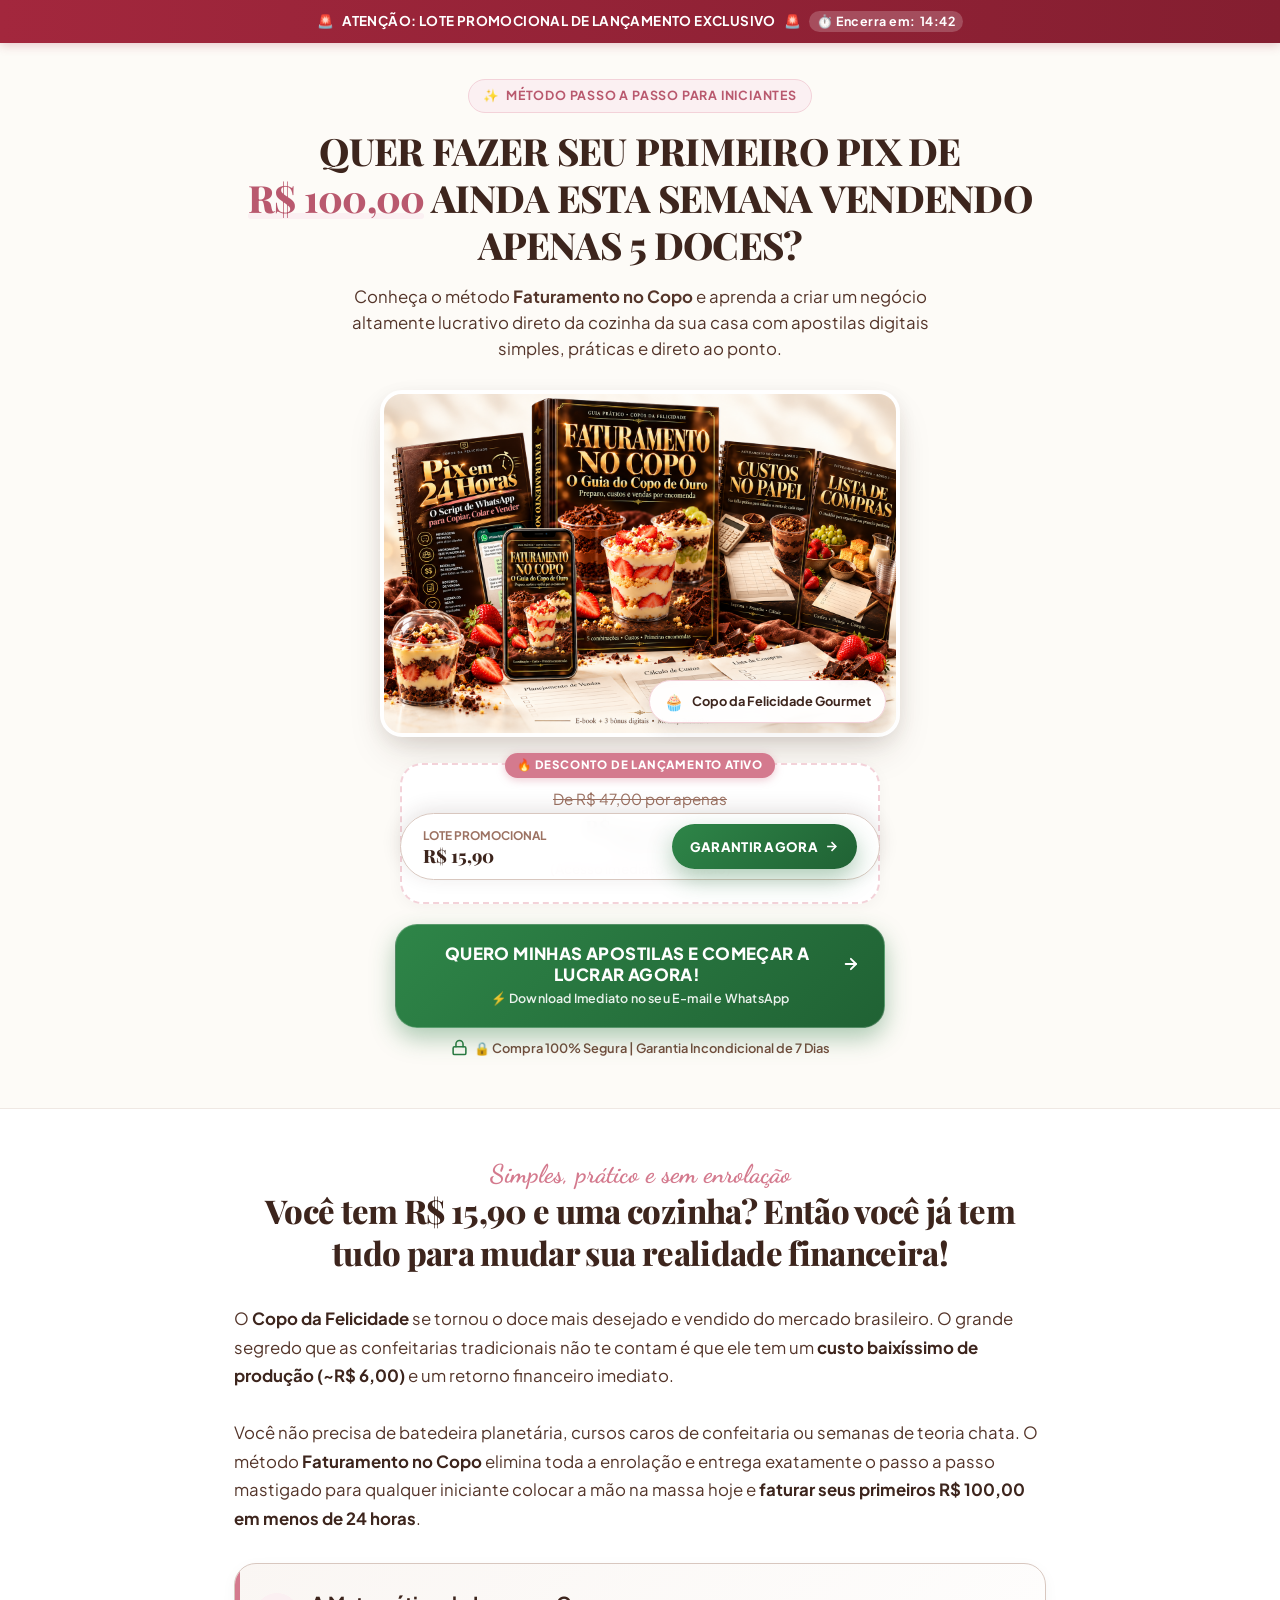
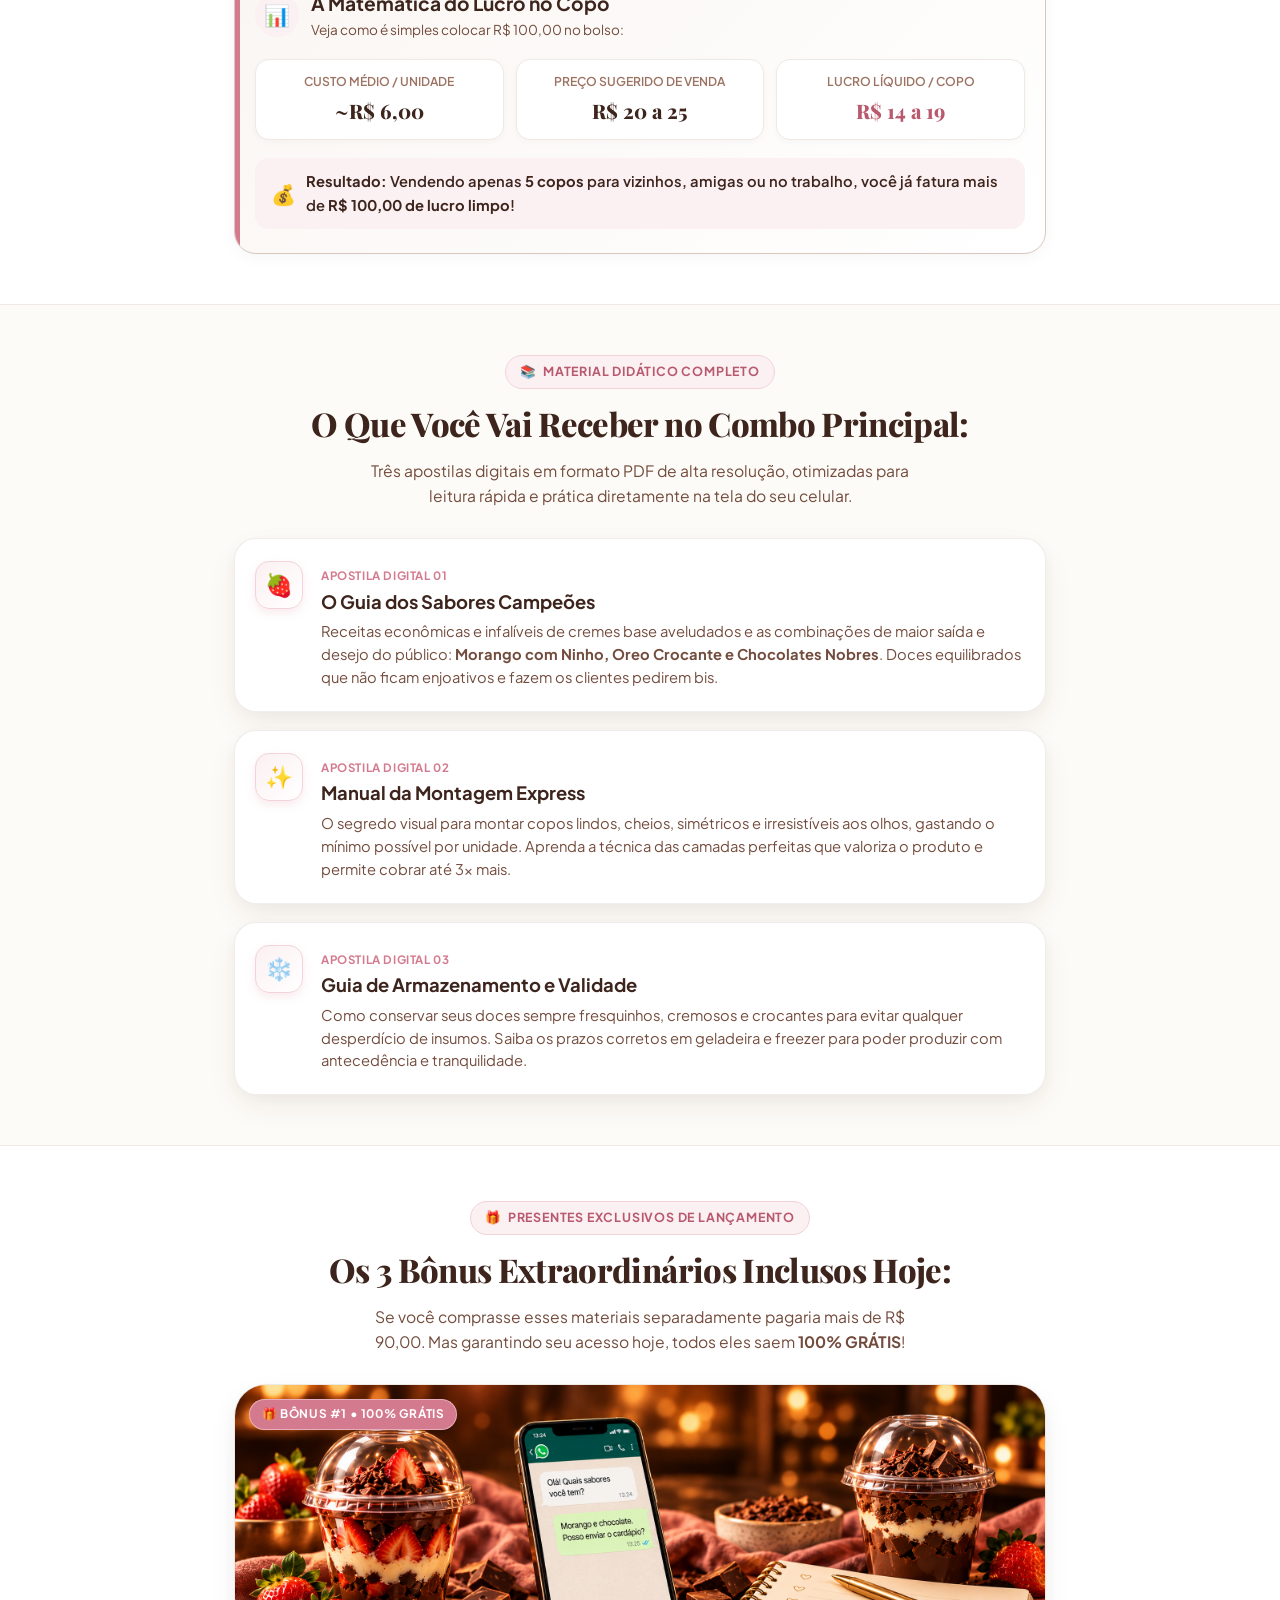
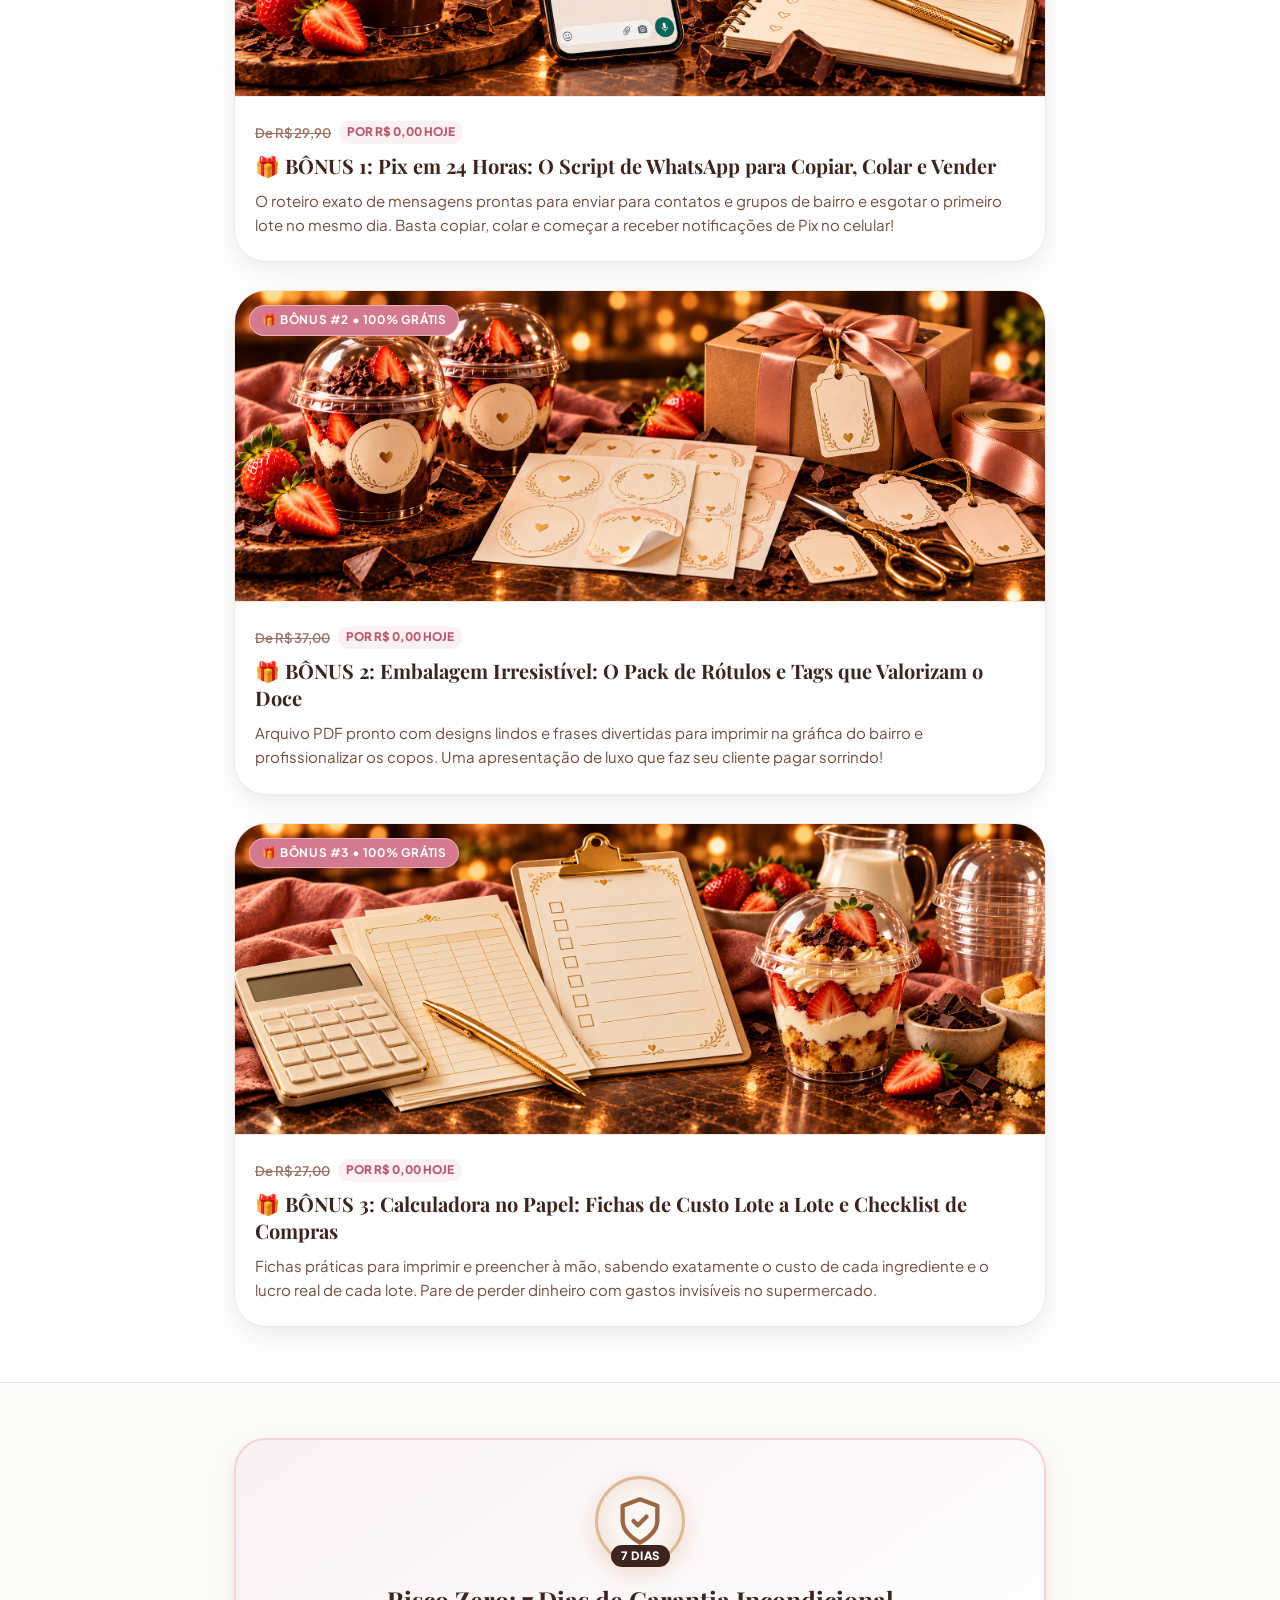
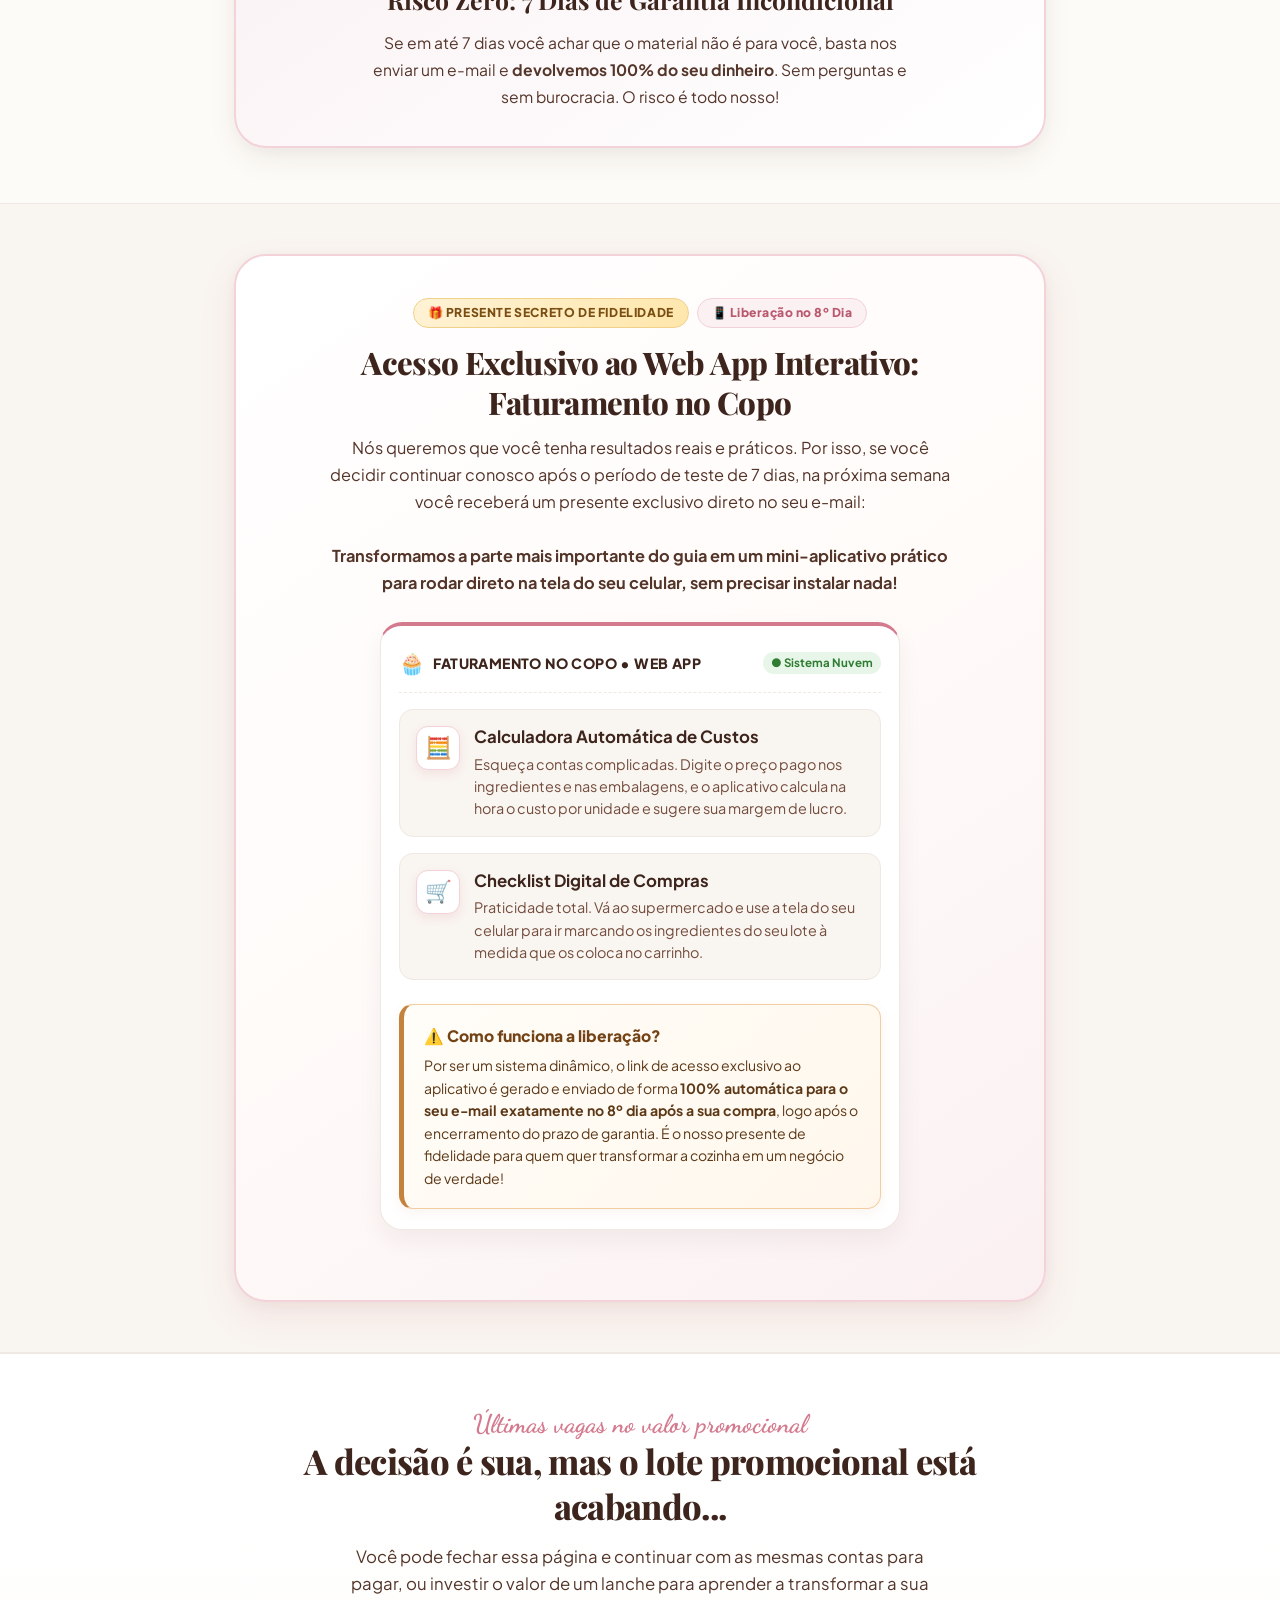
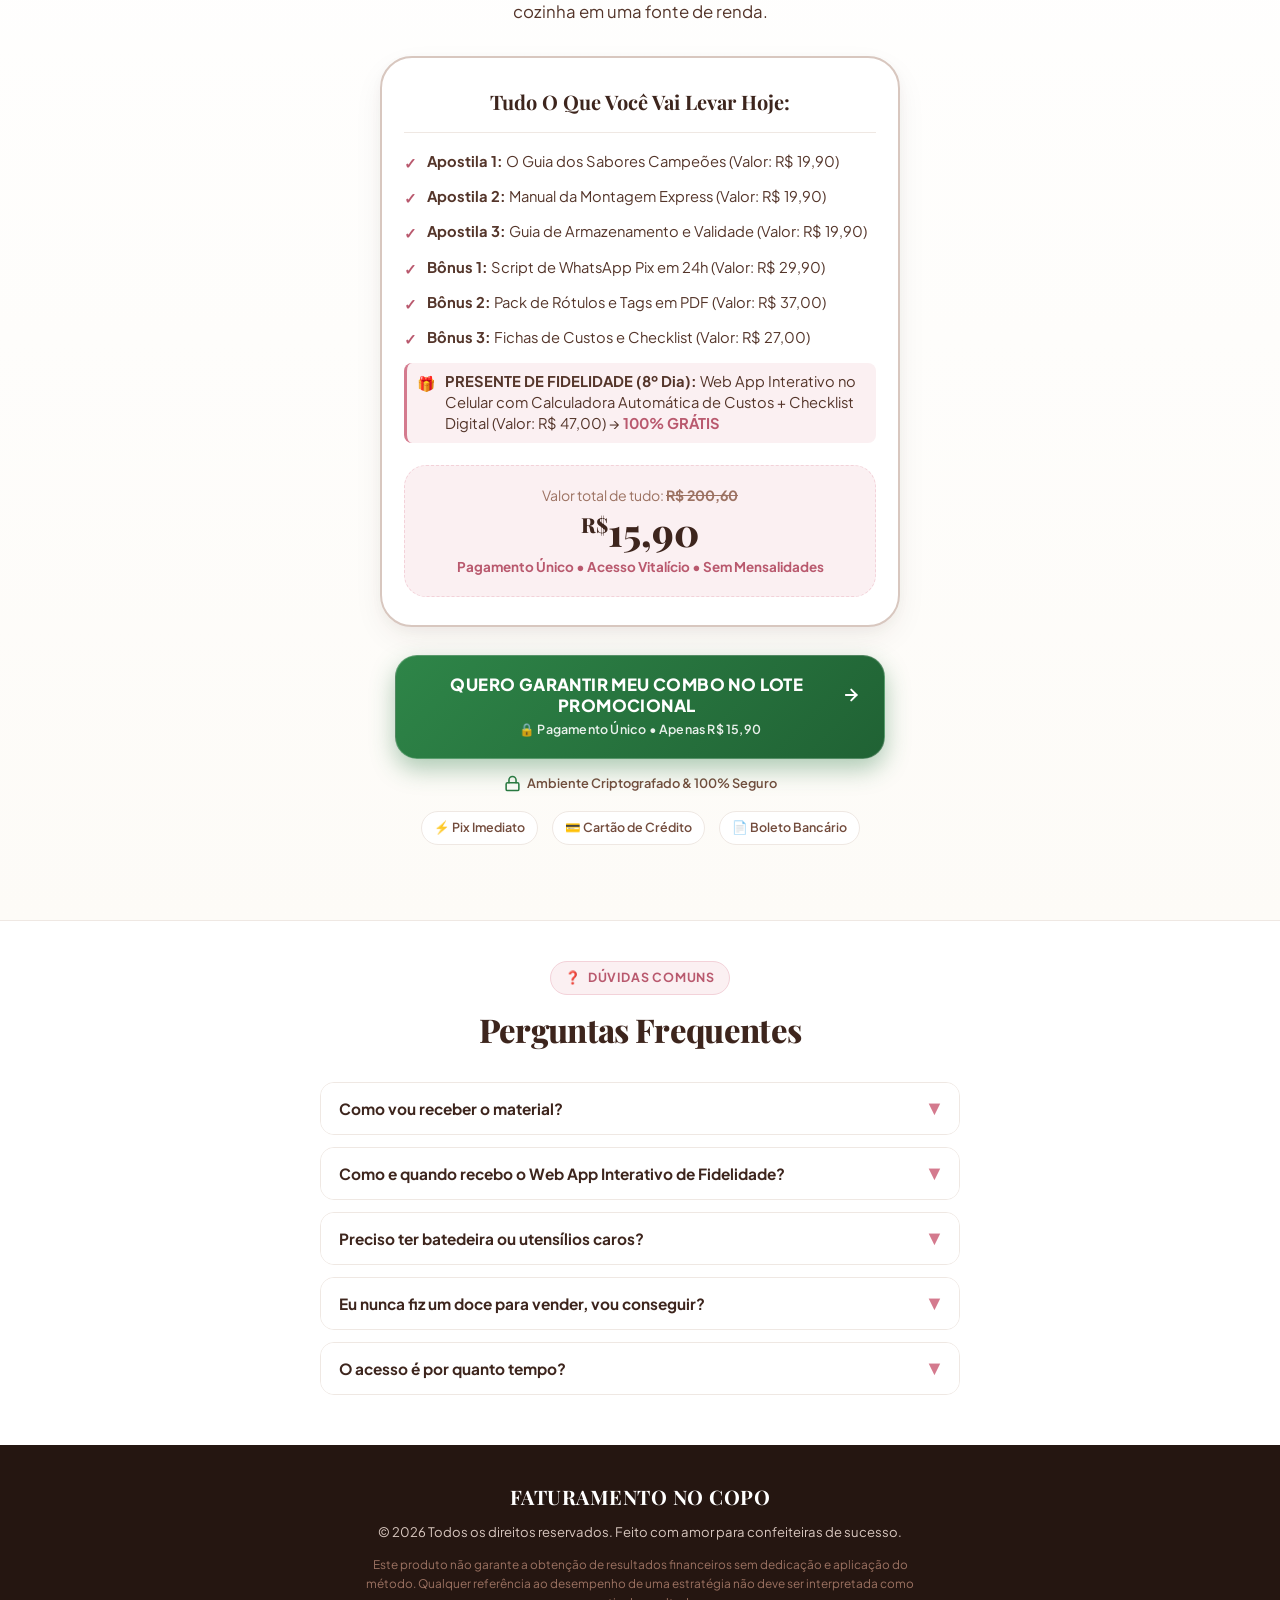
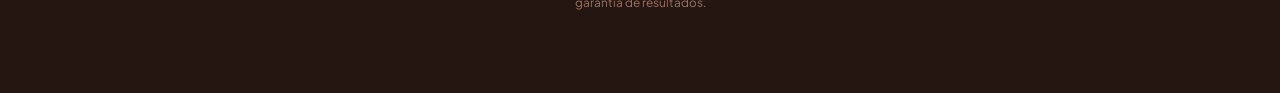
==== commit 767875fd: "Fix Cakto checkout links in duplicated sales page Update only the three CTA href values in faturamen" ====
--- a/faturamento-no-copo/index.html
+++ b/faturamento-no-copo/index.html
@@ -88,7 +88,7 @@
 
       <!-- BOTÃO PRINCIPAL (VERDE CHAMATIVO COM EFEITO DE PULSAR) -->
       <!-- NOTA: Substitua '#' pelo link do seu checkout (Kiwify, Hotmart, etc.) -->
-      <a href="#checkout" class="cta-button" id="heroCtaBtn">
+      <a href="https://pay.cakto.com.br/pv6mh3a_1167035" class="cta-button" id="heroCtaBtn">
         <span class="cta-main-text">
           <span>QUERO MINHAS APOSTILAS E COMEÇAR A LUCRAR AGORA!</span>
           <svg width="22" height="22" viewBox="0 0 24 24" fill="none" stroke="currentColor" stroke-width="2.5" stroke-linecap="round" stroke-linejoin="round">
@@ -484,7 +484,7 @@
 
       <!-- BOTÃO FINAL (VERDE CHAMATIVO COM EFEITO DE PULSAR) -->
       <!-- NOTA: Insira o link de pagamento do seu checkout no href abaixo -->
-      <a href="https://pay.kiwify.com.br" target="_blank" rel="noopener noreferrer" class="cta-button" id="finalCtaBtn">
+      <a href="https://pay.cakto.com.br/pv6mh3a_1167035" target="_blank" rel="noopener noreferrer" class="cta-button" id="finalCtaBtn">
         <span class="cta-main-text">
           <span>QUERO GARANTIR MEU COMBO NO LOTE PROMOCIONAL</span>
           <svg width="22" height="22" viewBox="0 0 24 24" fill="none" stroke="currentColor" stroke-width="2.5" stroke-linecap="round" stroke-linejoin="round">
@@ -607,7 +607,7 @@
       <span class="sticky-title">Lote Promocional</span>
       <span class="sticky-price">R$ 15,90</span>
     </div>
-    <a href="#checkout" class="sticky-btn">
+    <a href="https://pay.cakto.com.br/pv6mh3a_1167035" class="sticky-btn">
       <span>GARANTIR AGORA</span>
       <svg width="15" height="15" viewBox="0 0 24 24" fill="none" stroke="currentColor" stroke-width="2.5">
         <line x1="5" y1="12" x2="19" y2="12"></line>
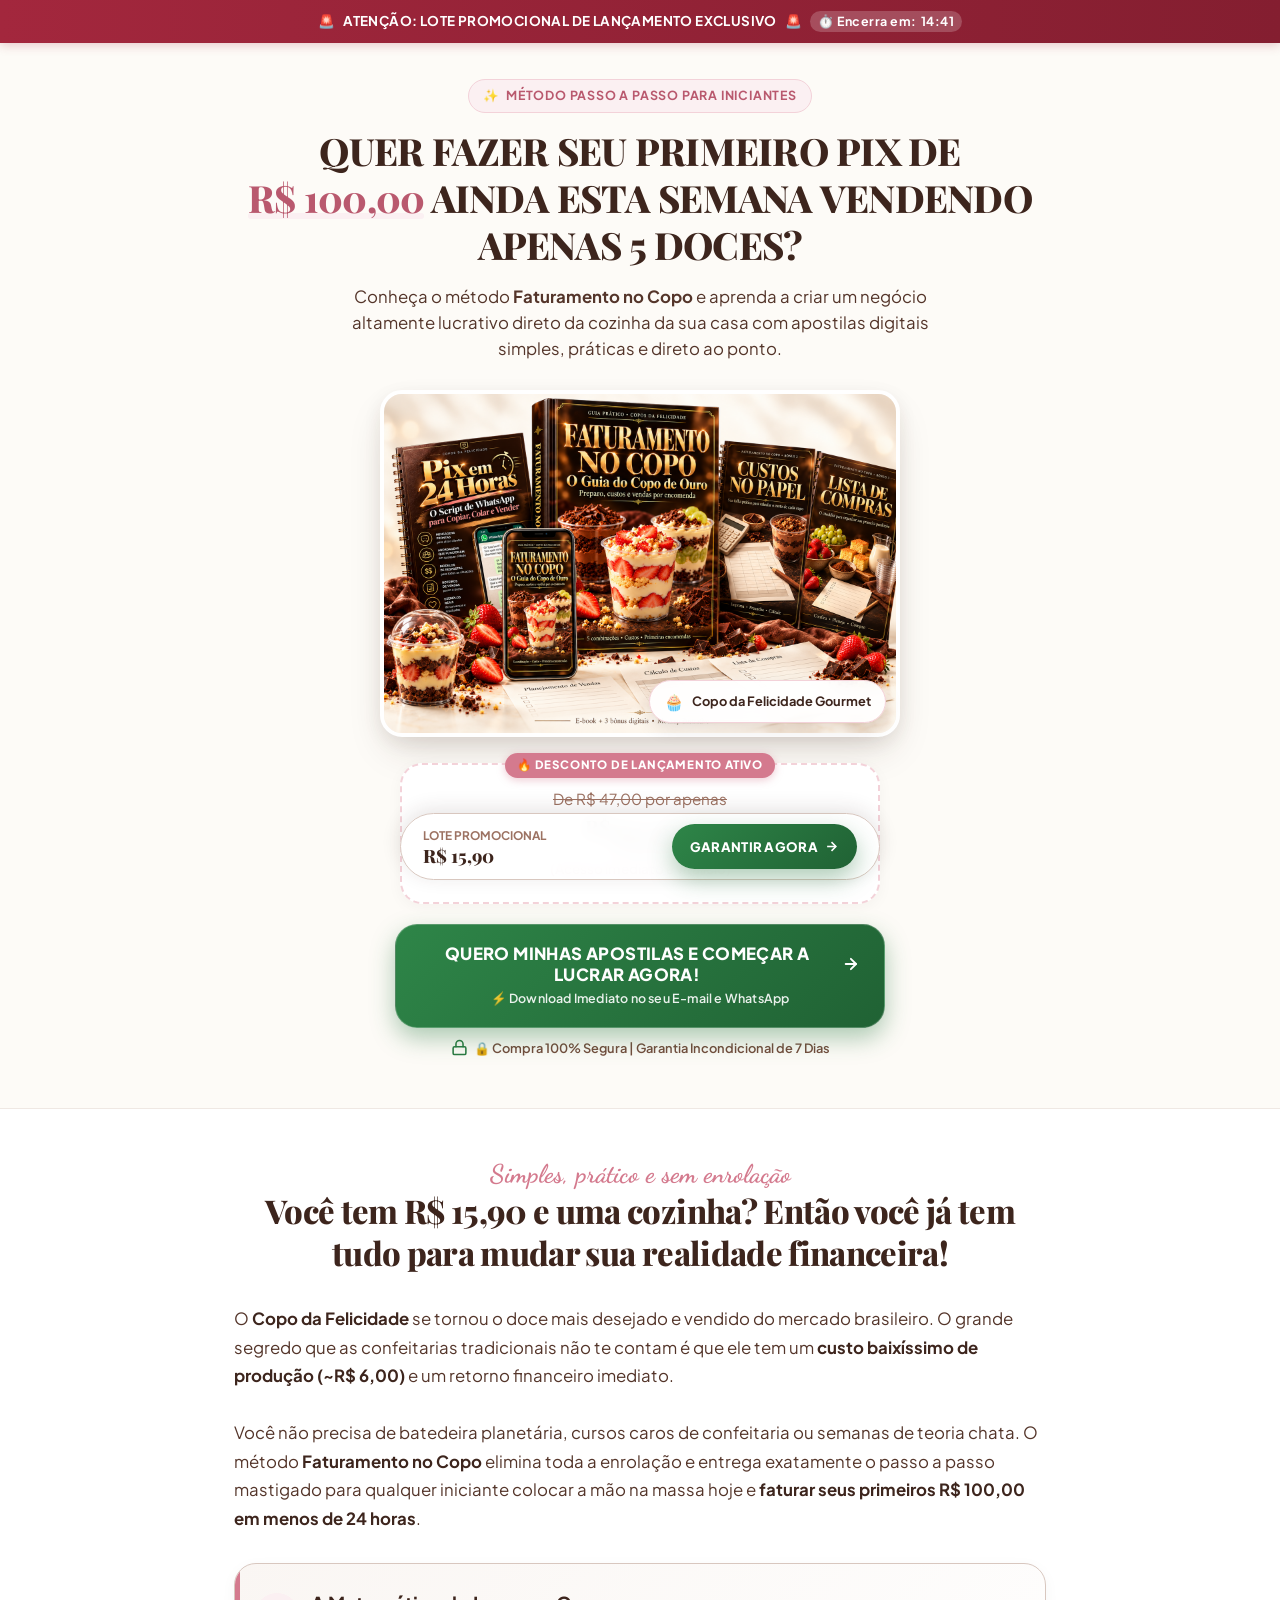
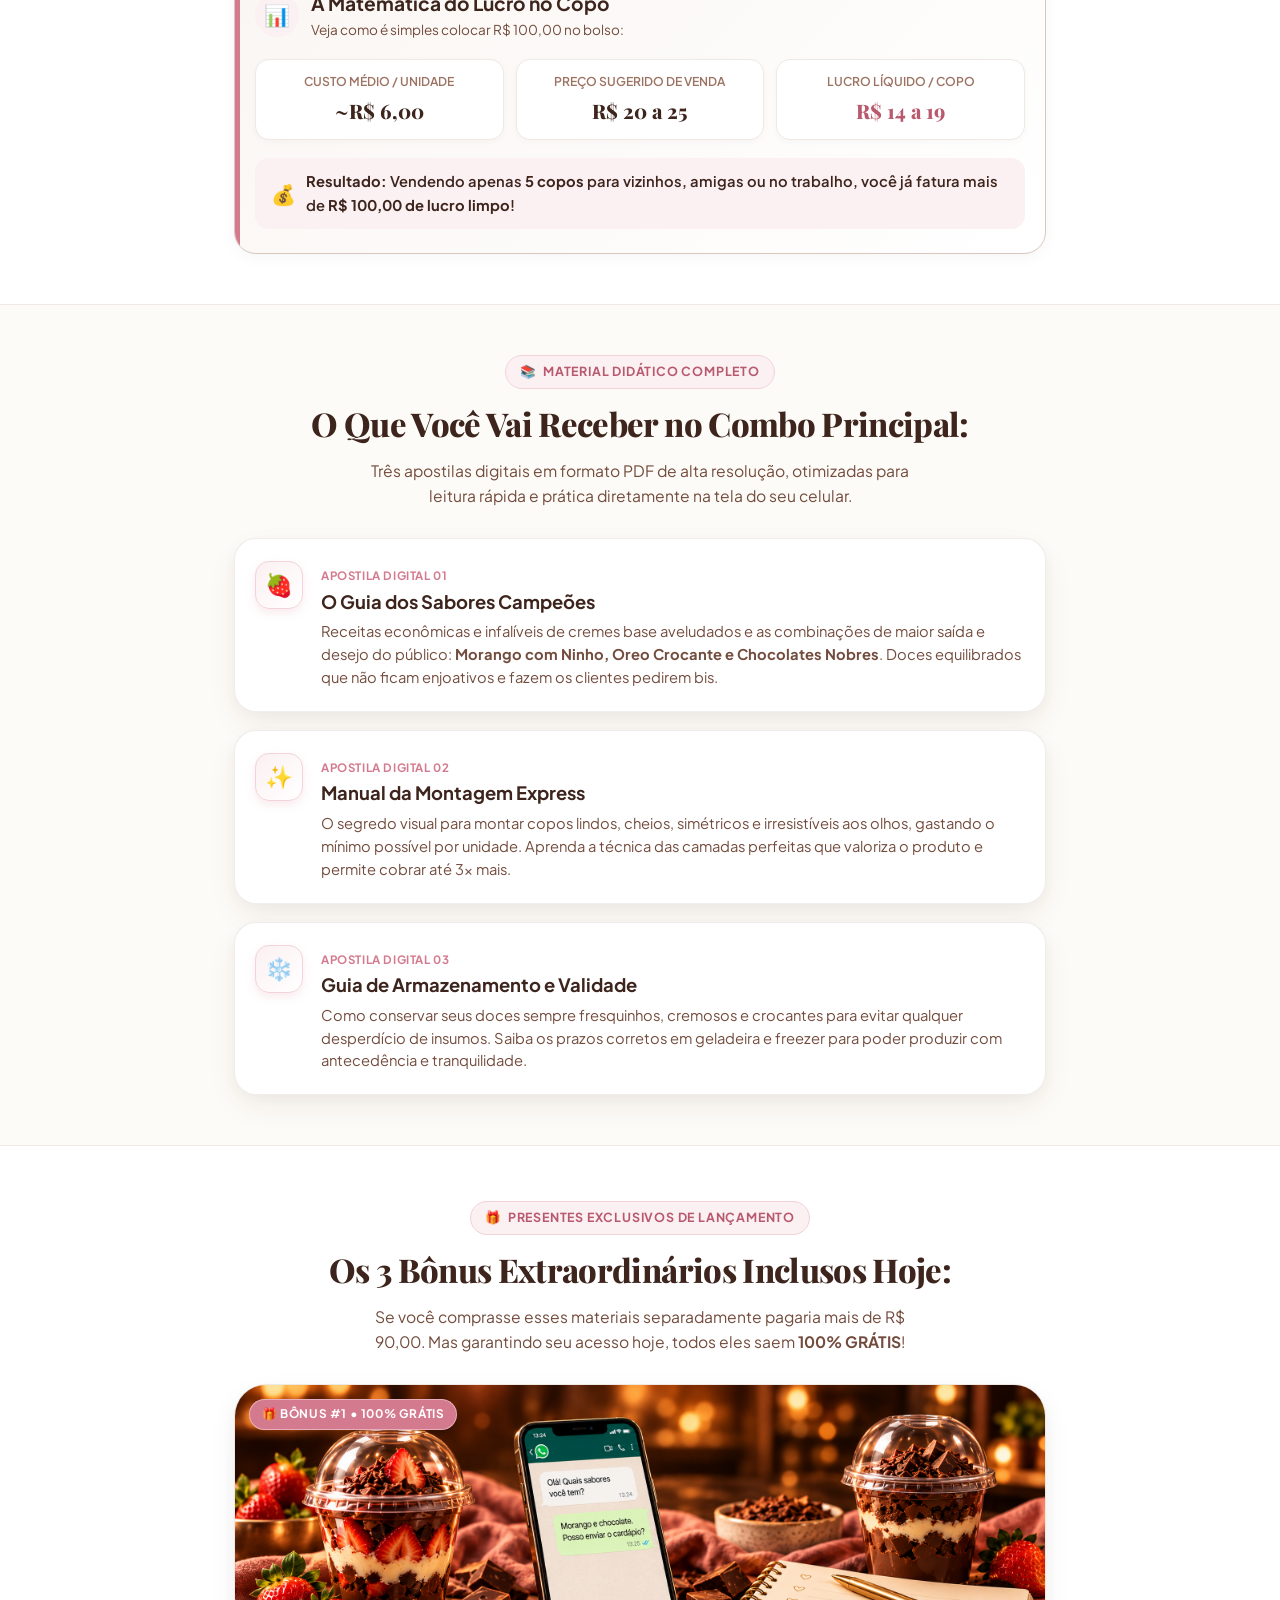
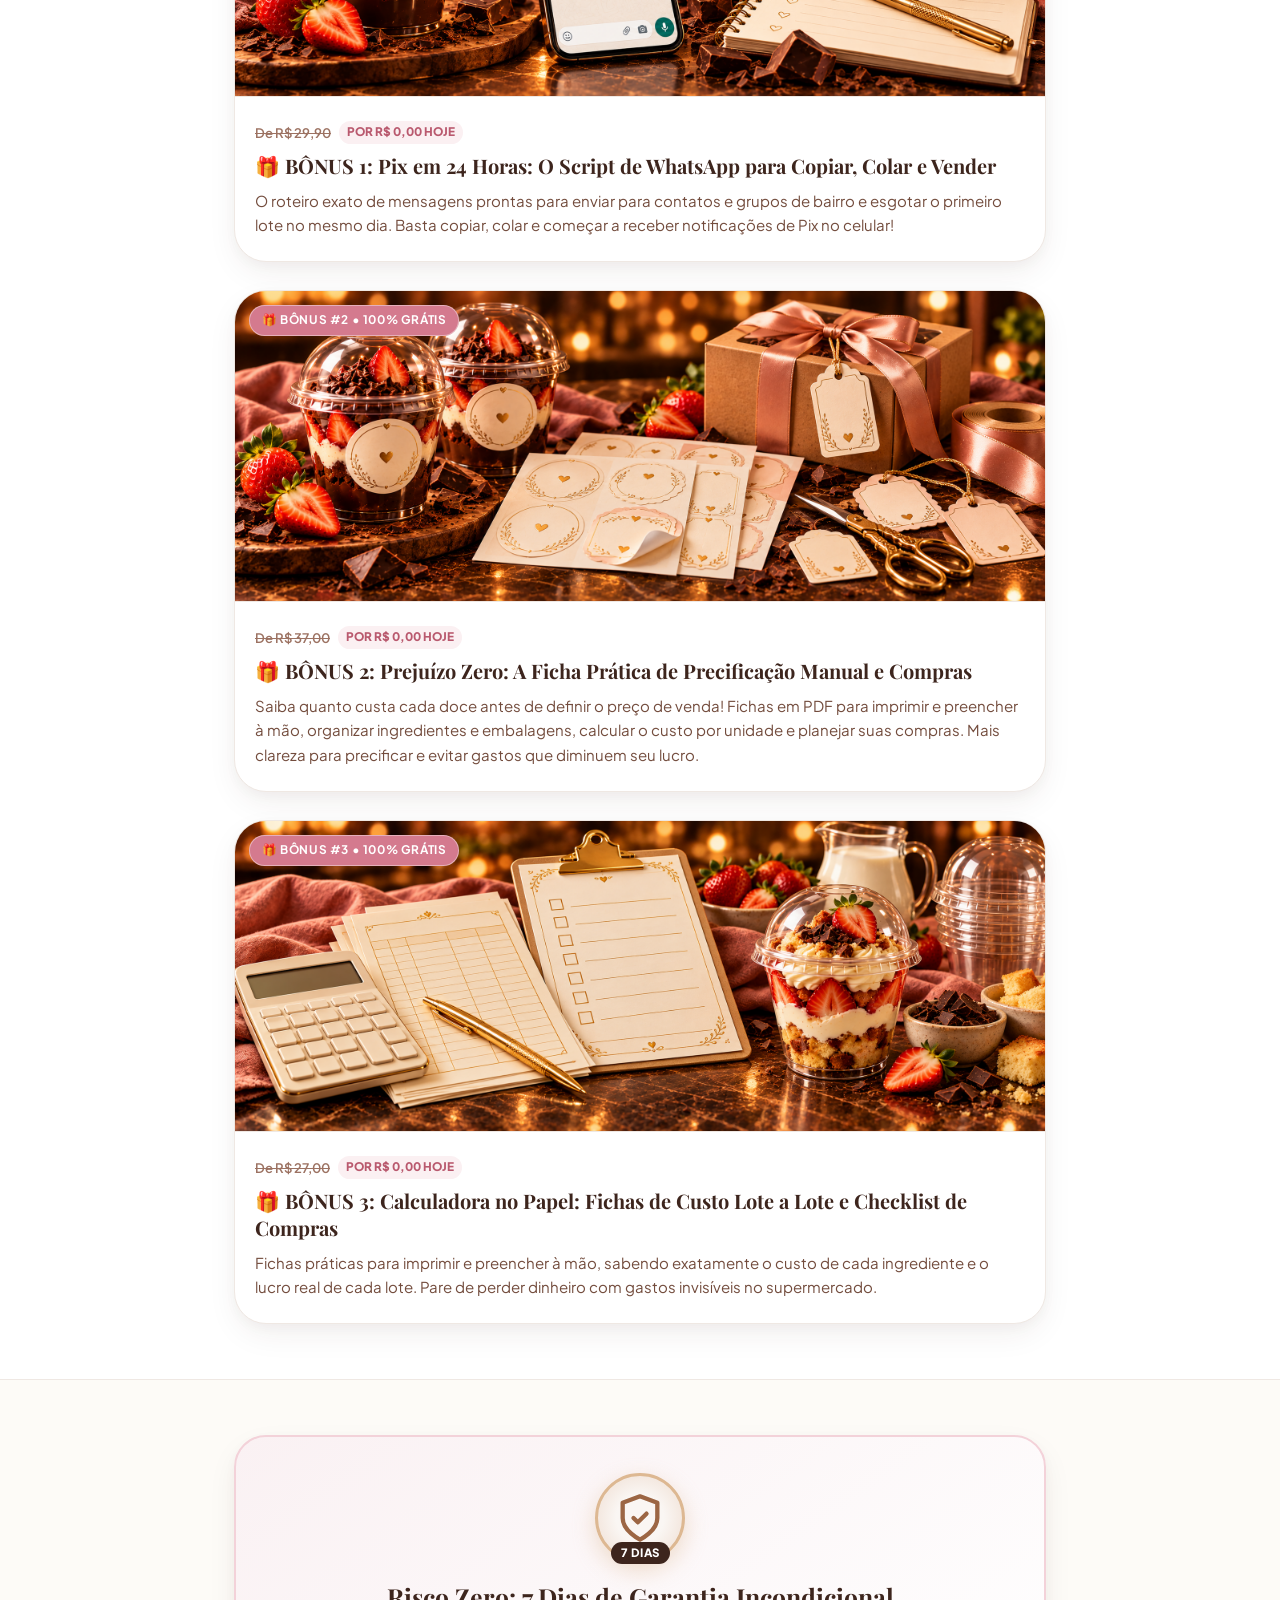
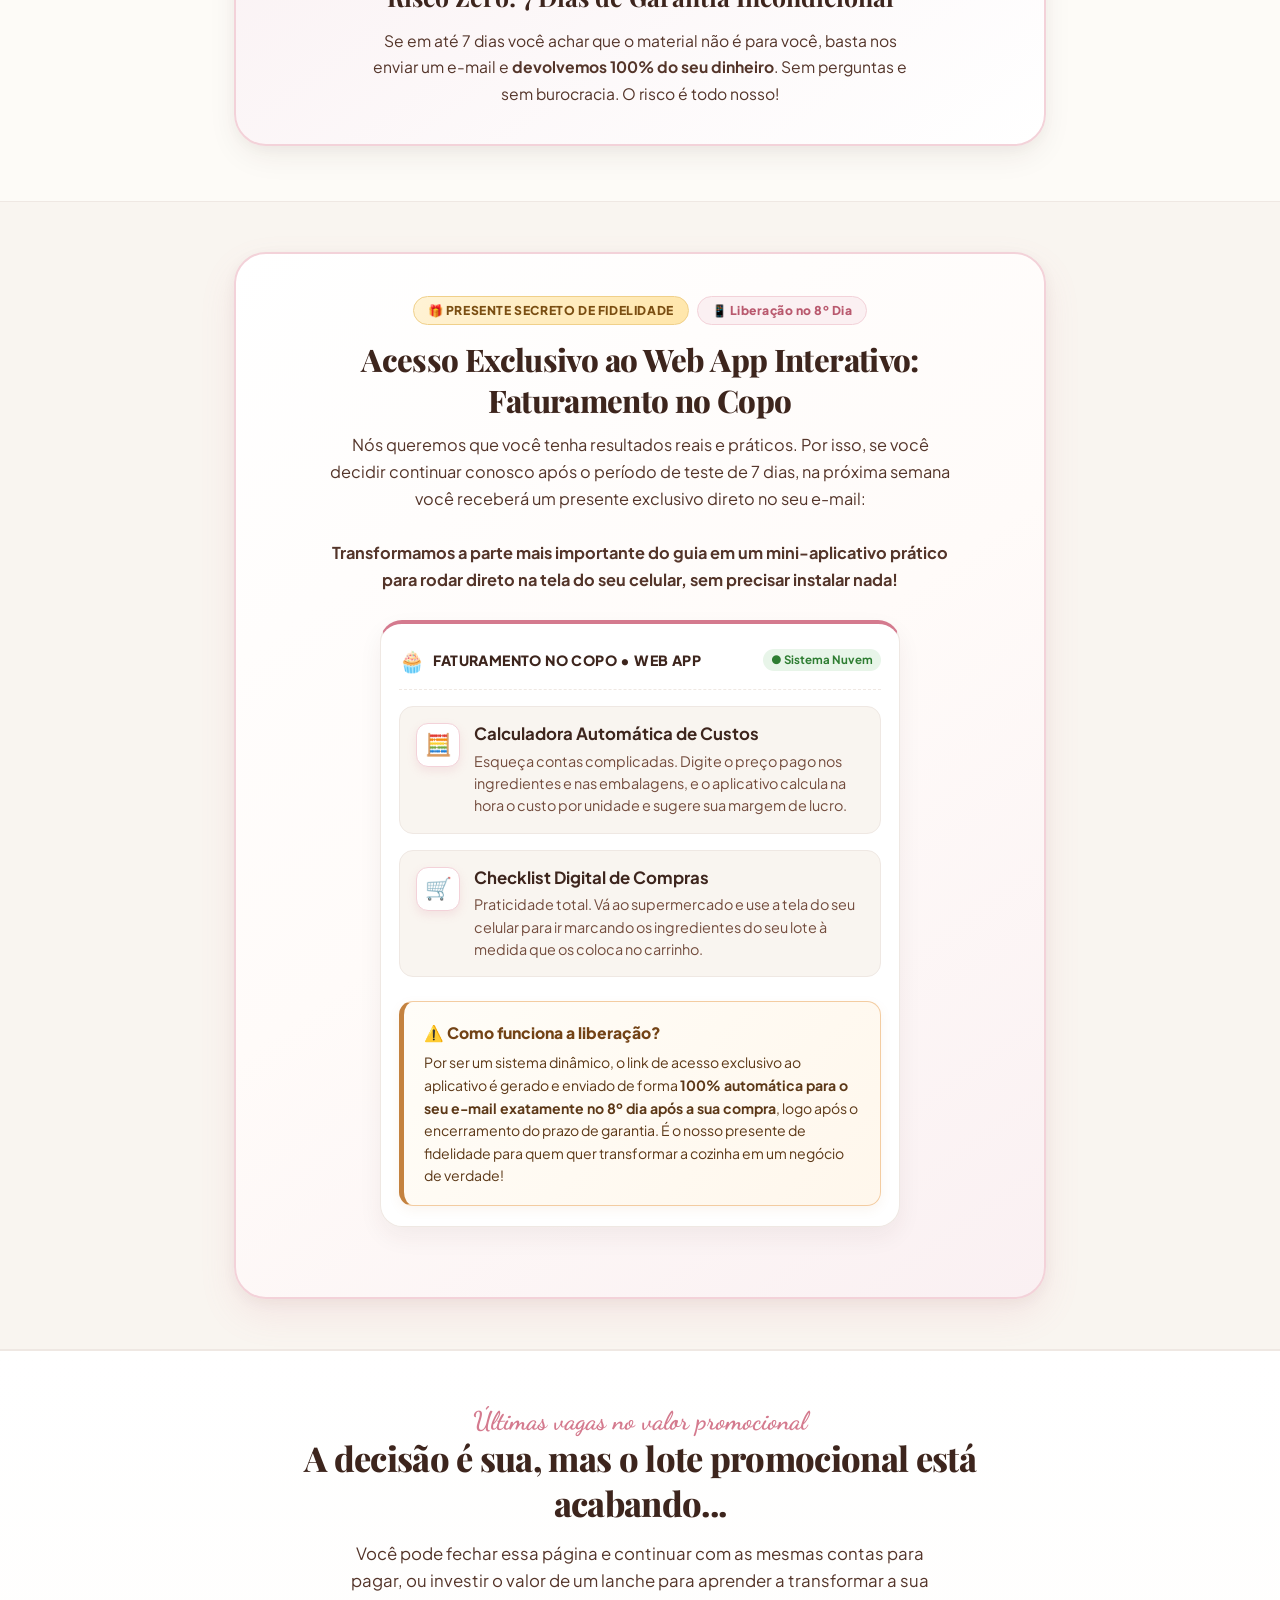
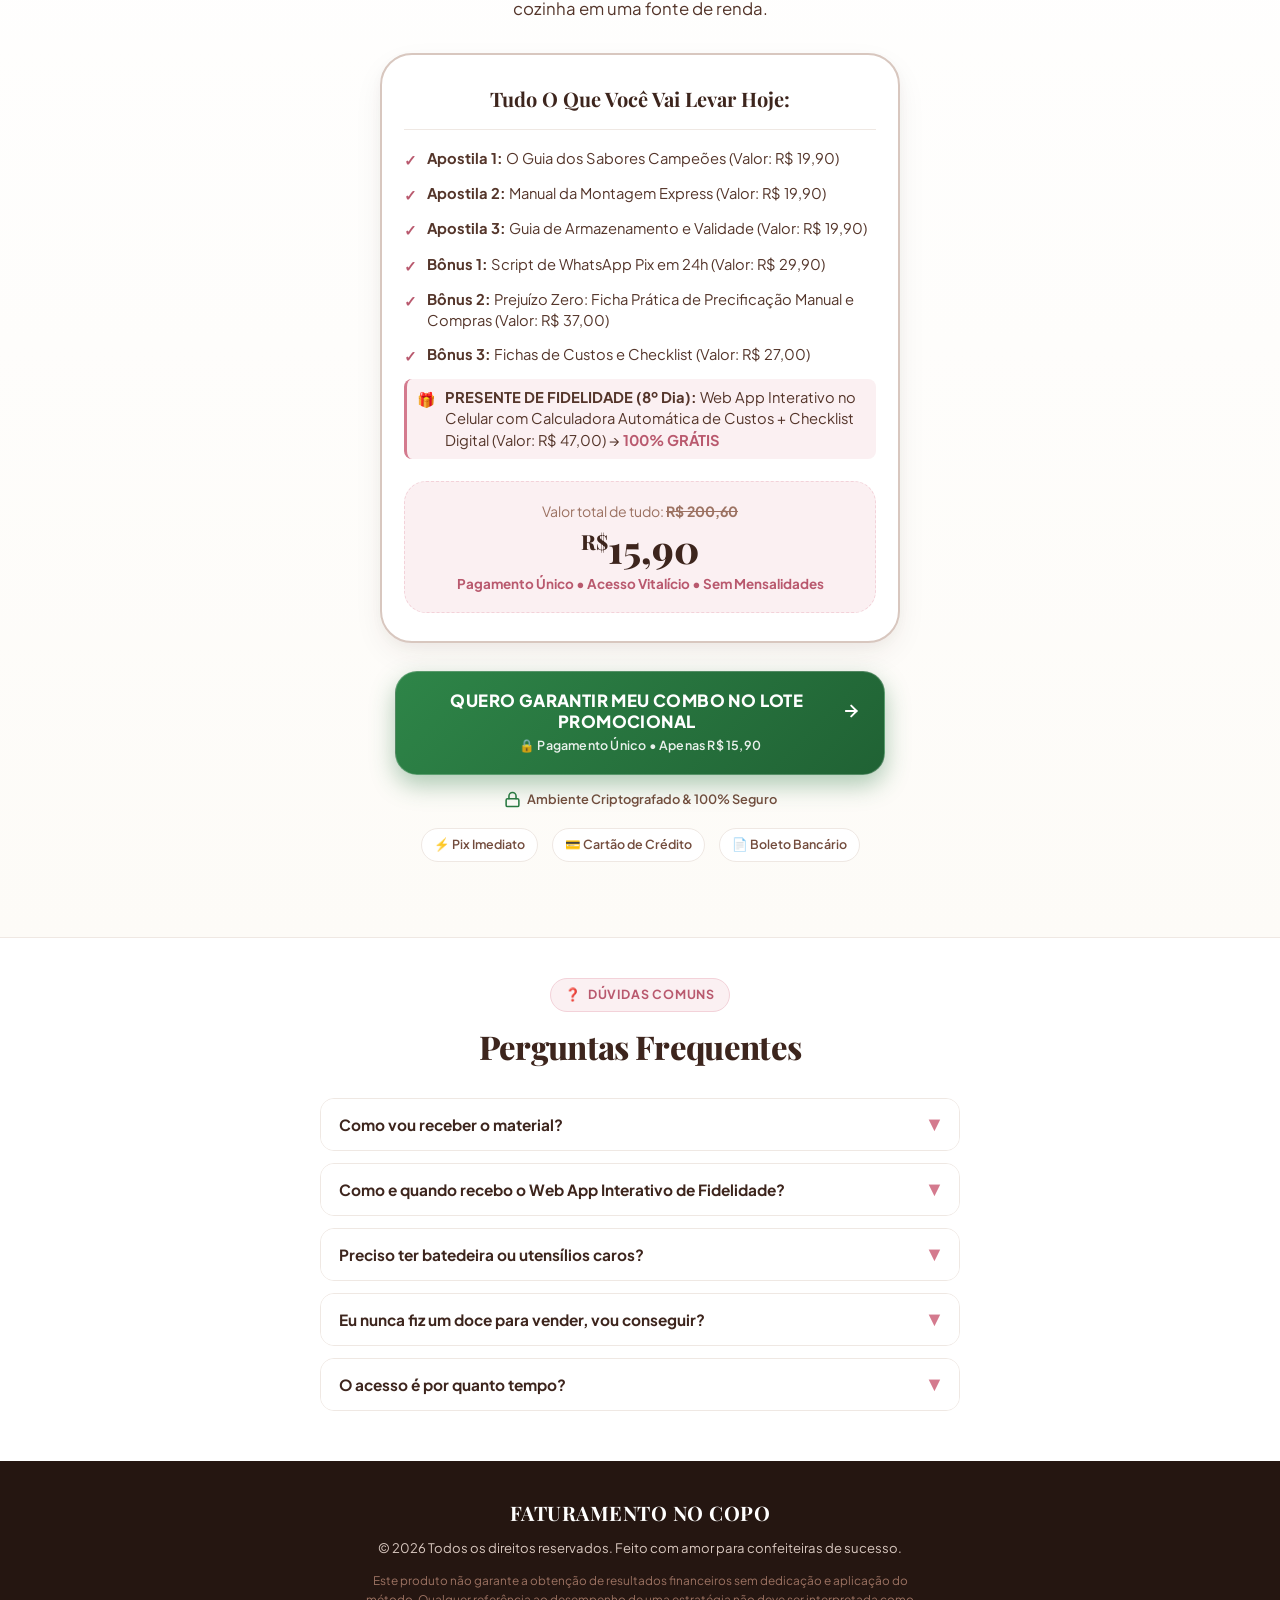
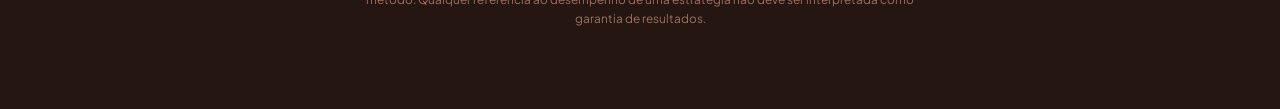
==== commit 7a22c035: "Sync Prejuízo Zero bonus copy in duplicated sales page" ====
--- a/faturamento-no-copo/index.html
+++ b/faturamento-no-copo/index.html
@@ -276,7 +276,7 @@
         <!-- FOTO ATUALIZADA: foto-bonus2.png -->
         <article class="bonus-floating-card">
           <div class="bonus-image-holder">
-            <img src="foto-bonus2.png" alt="Bônus 2: Pack de Rótulos e Tags Gourmet" loading="lazy" />
+            <img src="foto-bonus2.png" alt="Bônus 2: Prejuízo Zero — Ficha Prática de Precificação Manual e Compras" loading="lazy" />
             <span class="bonus-badge-ribbon free">🎁 BÔNUS #2 • 100% GRÁTIS</span>
           </div>
           <div class="bonus-card-body">
@@ -284,9 +284,9 @@
               <span class="old">De R$ 37,00</span>
               <span class="free-tag">POR R$ 0,00 HOJE</span>
             </div>
-            <h3>🎁 BÔNUS 2: Embalagem Irresistível: O Pack de Rótulos e Tags que Valorizam o Doce</h3>
+            <h3>🎁 BÔNUS 2: Prejuízo Zero: A Ficha Prática de Precificação Manual e Compras</h3>
             <p>
-              Arquivo PDF pronto com designs lindos e frases divertidas para imprimir na gráfica do bairro e profissionalizar os copos. Uma apresentação de luxo que faz seu cliente pagar sorrindo!
+              Saiba quanto custa cada doce antes de definir o preço de venda! Fichas em PDF para imprimir e preencher à mão, organizar ingredientes e embalagens, calcular o custo por unidade e planejar suas compras. Mais clareza para precificar e evitar gastos que diminuem seu lucro.
             </p>
           </div>
         </article>
@@ -457,7 +457,7 @@
           </li>
           <li>
             <span class="check-icon">✓</span>
-            <span><strong>Bônus 2:</strong> Pack de Rótulos e Tags em PDF (Valor: R$ 37,00)</span>
+            <span><strong>Bônus 2:</strong> Prejuízo Zero: Ficha Prática de Precificação Manual e Compras (Valor: R$ 37,00)</span>
           </li>
           <li>
             <span class="check-icon">✓</span>
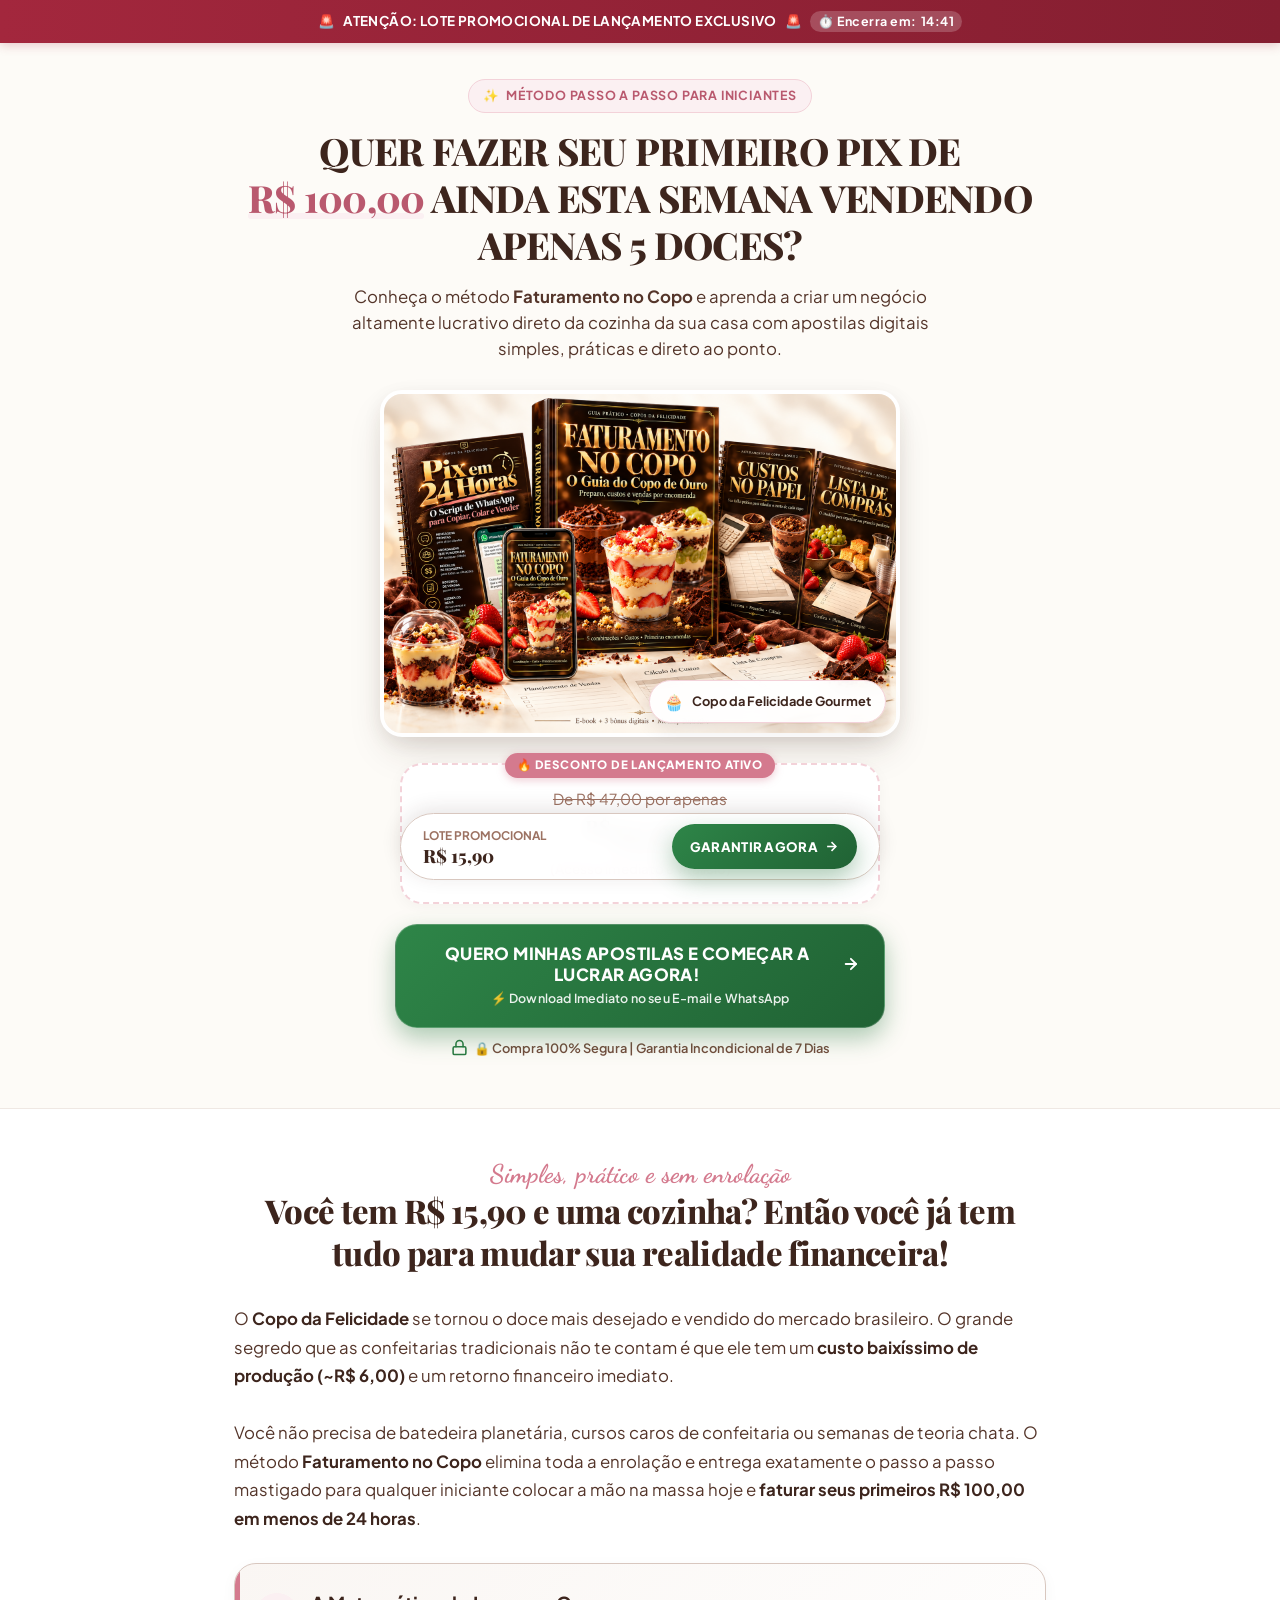
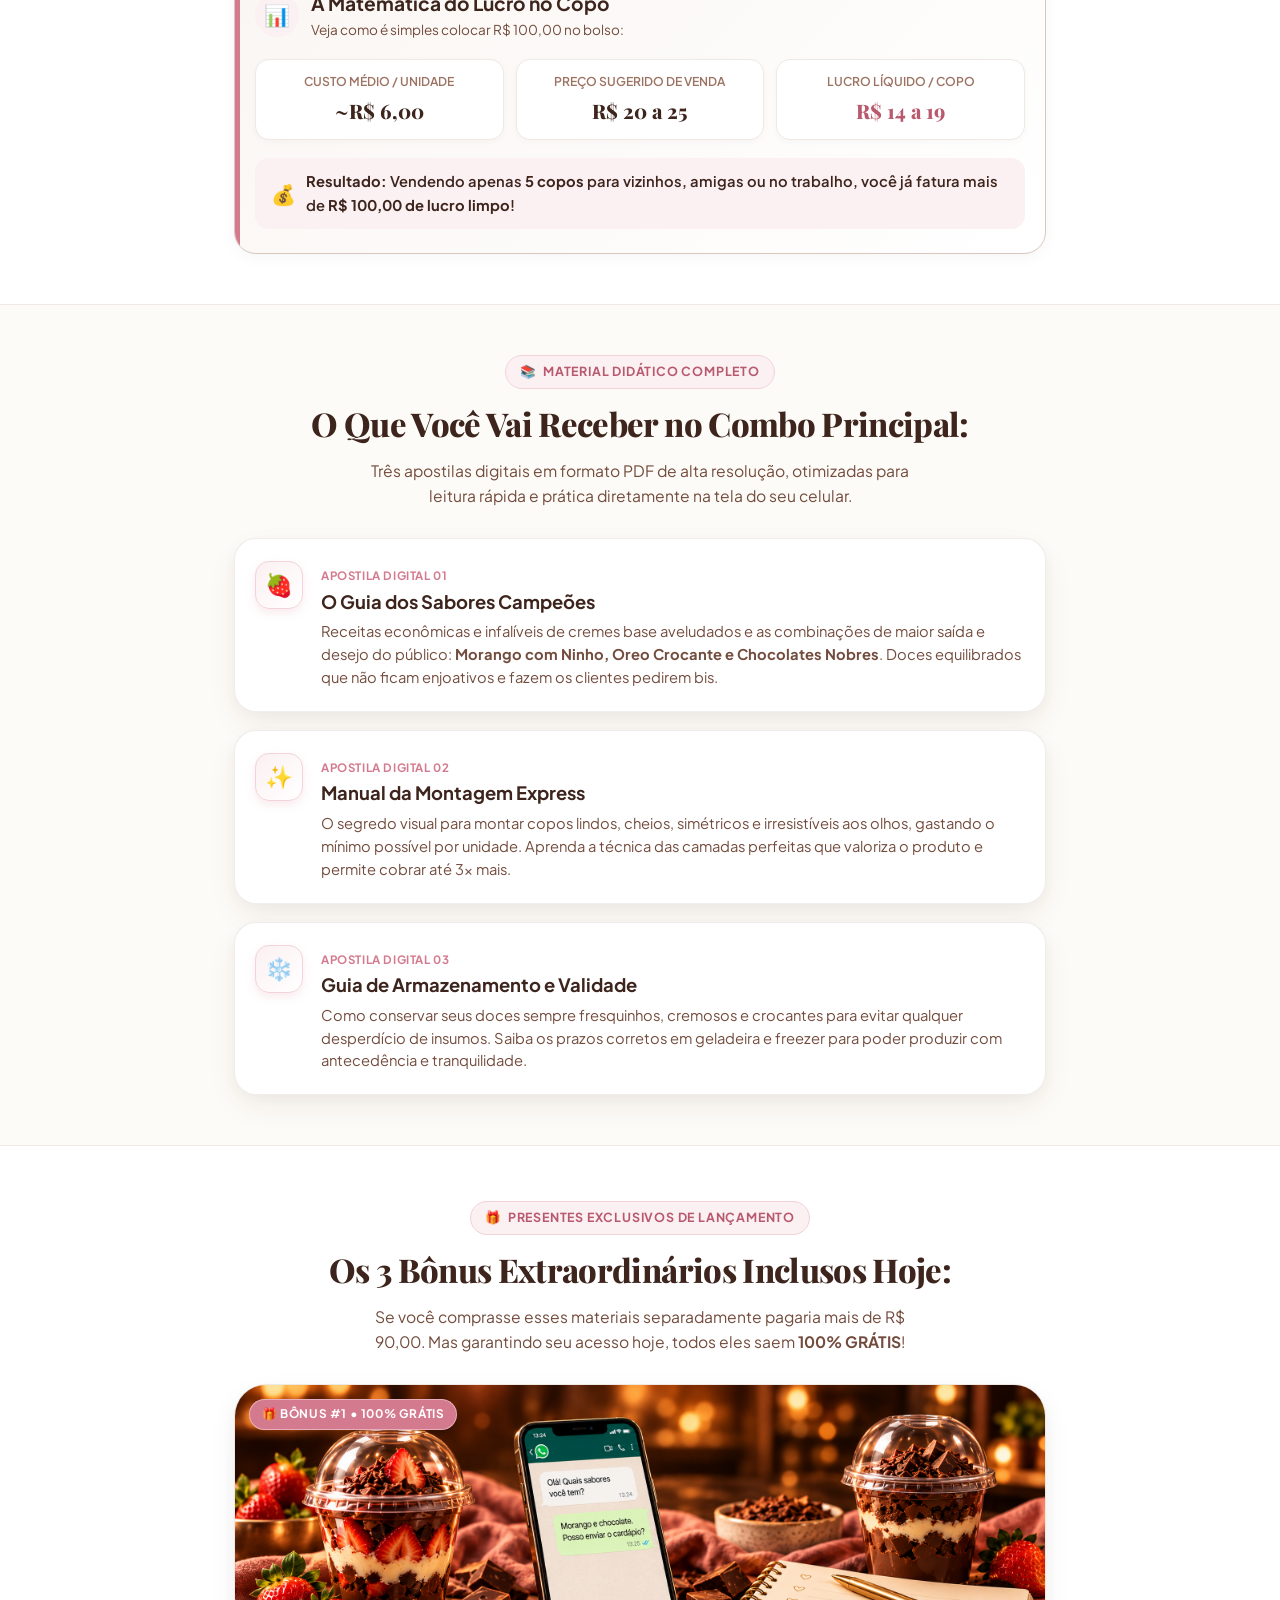
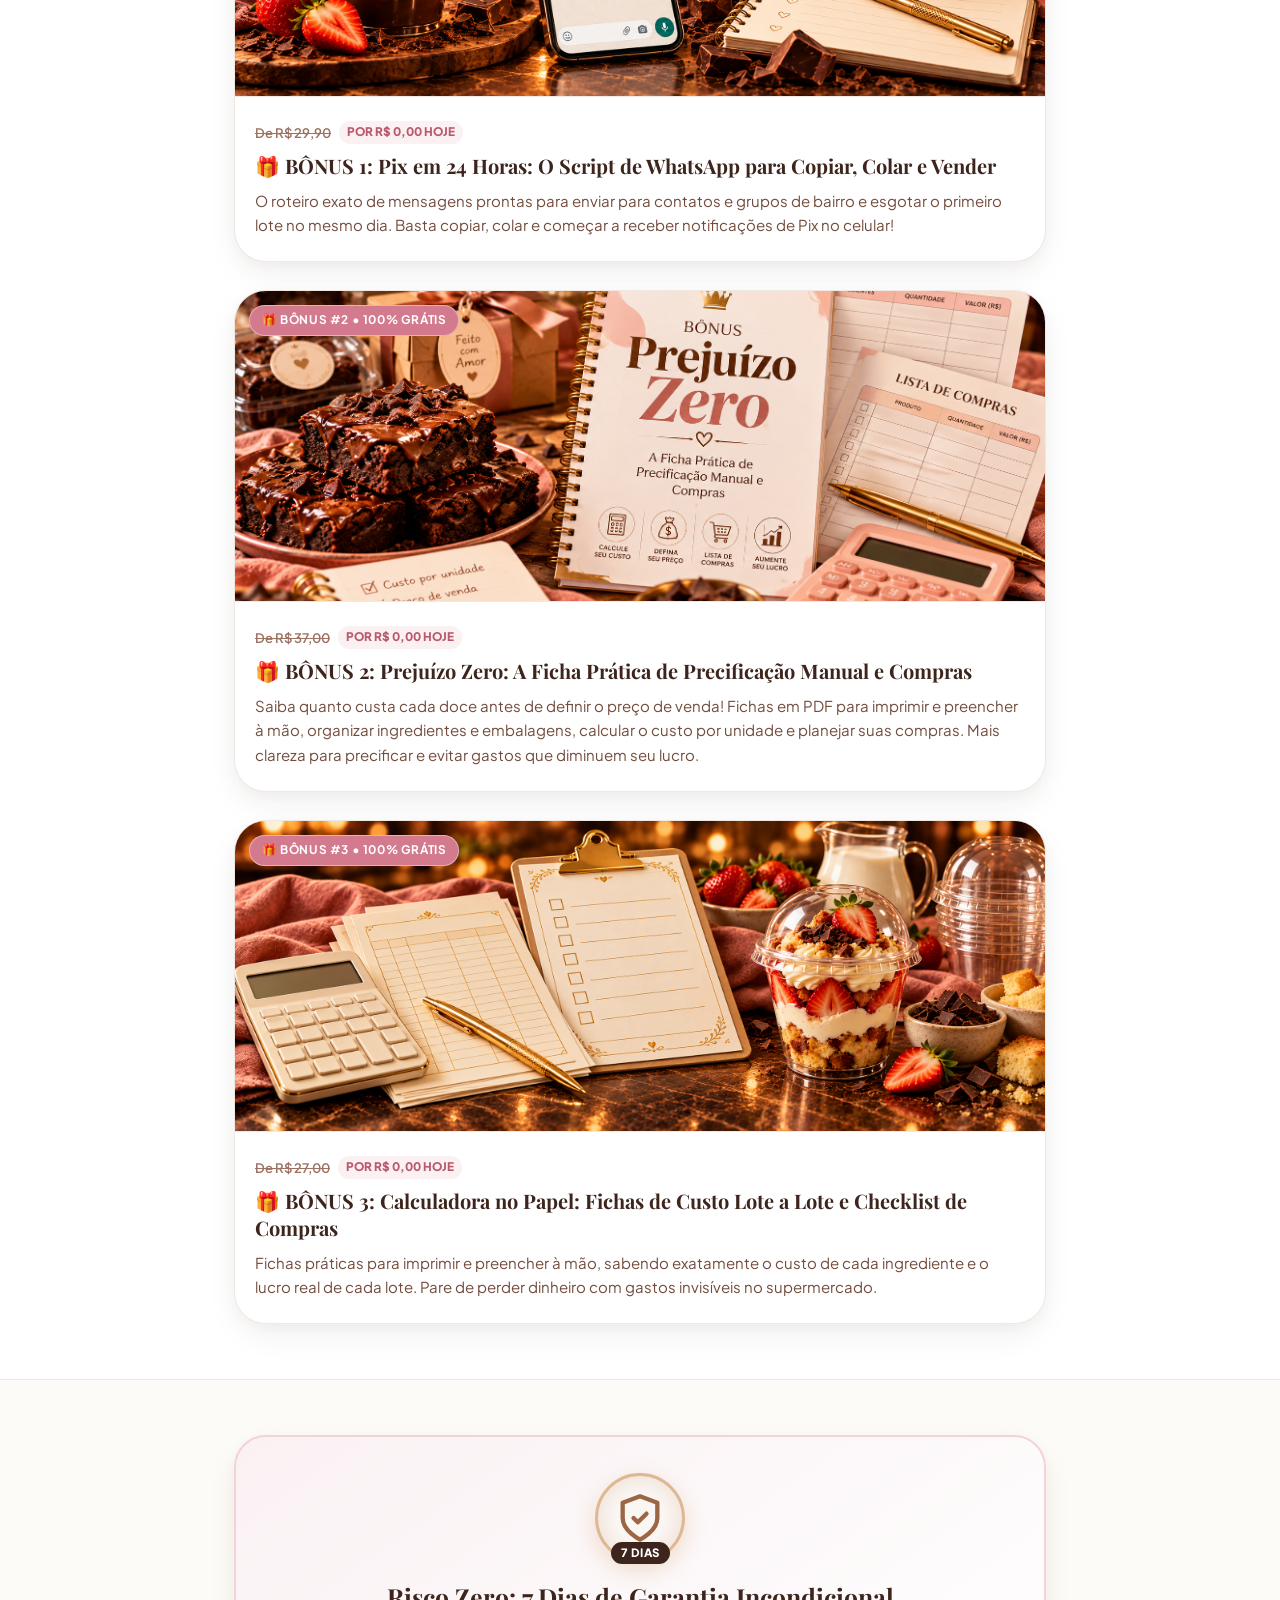
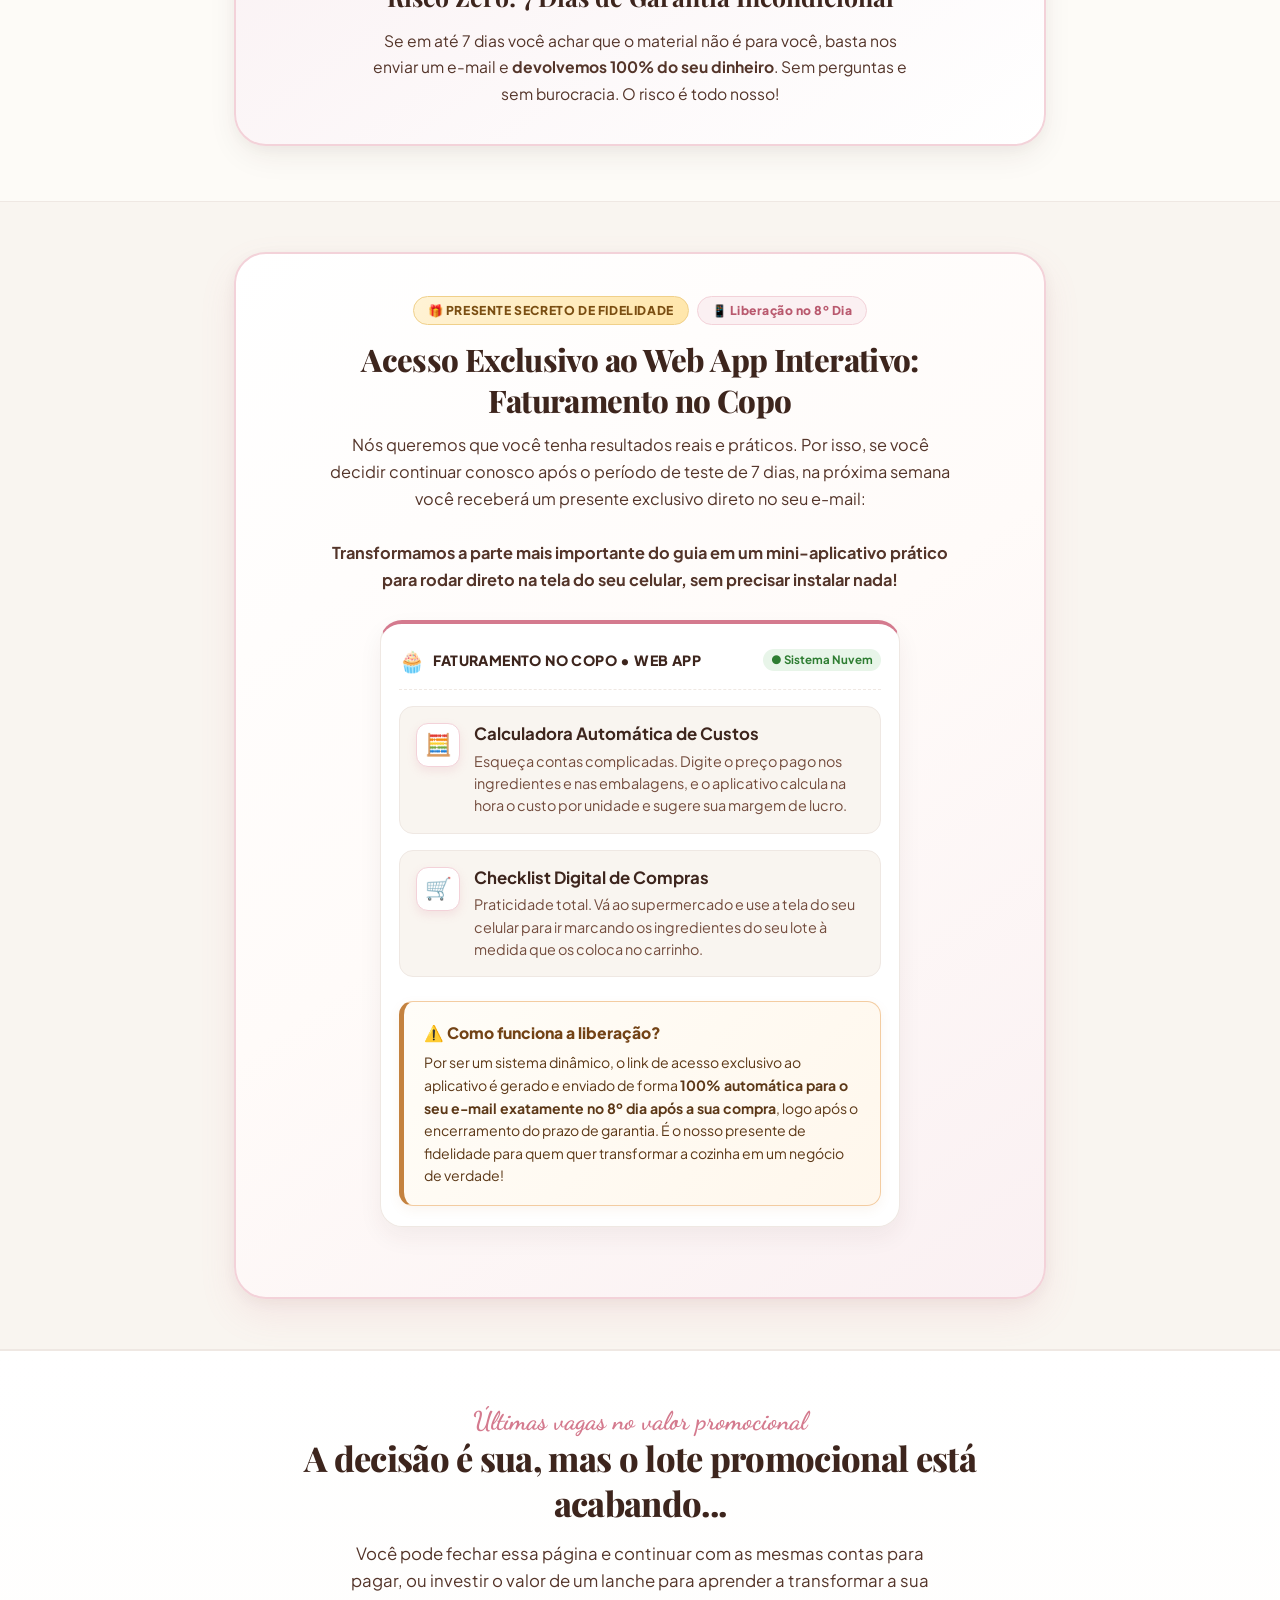
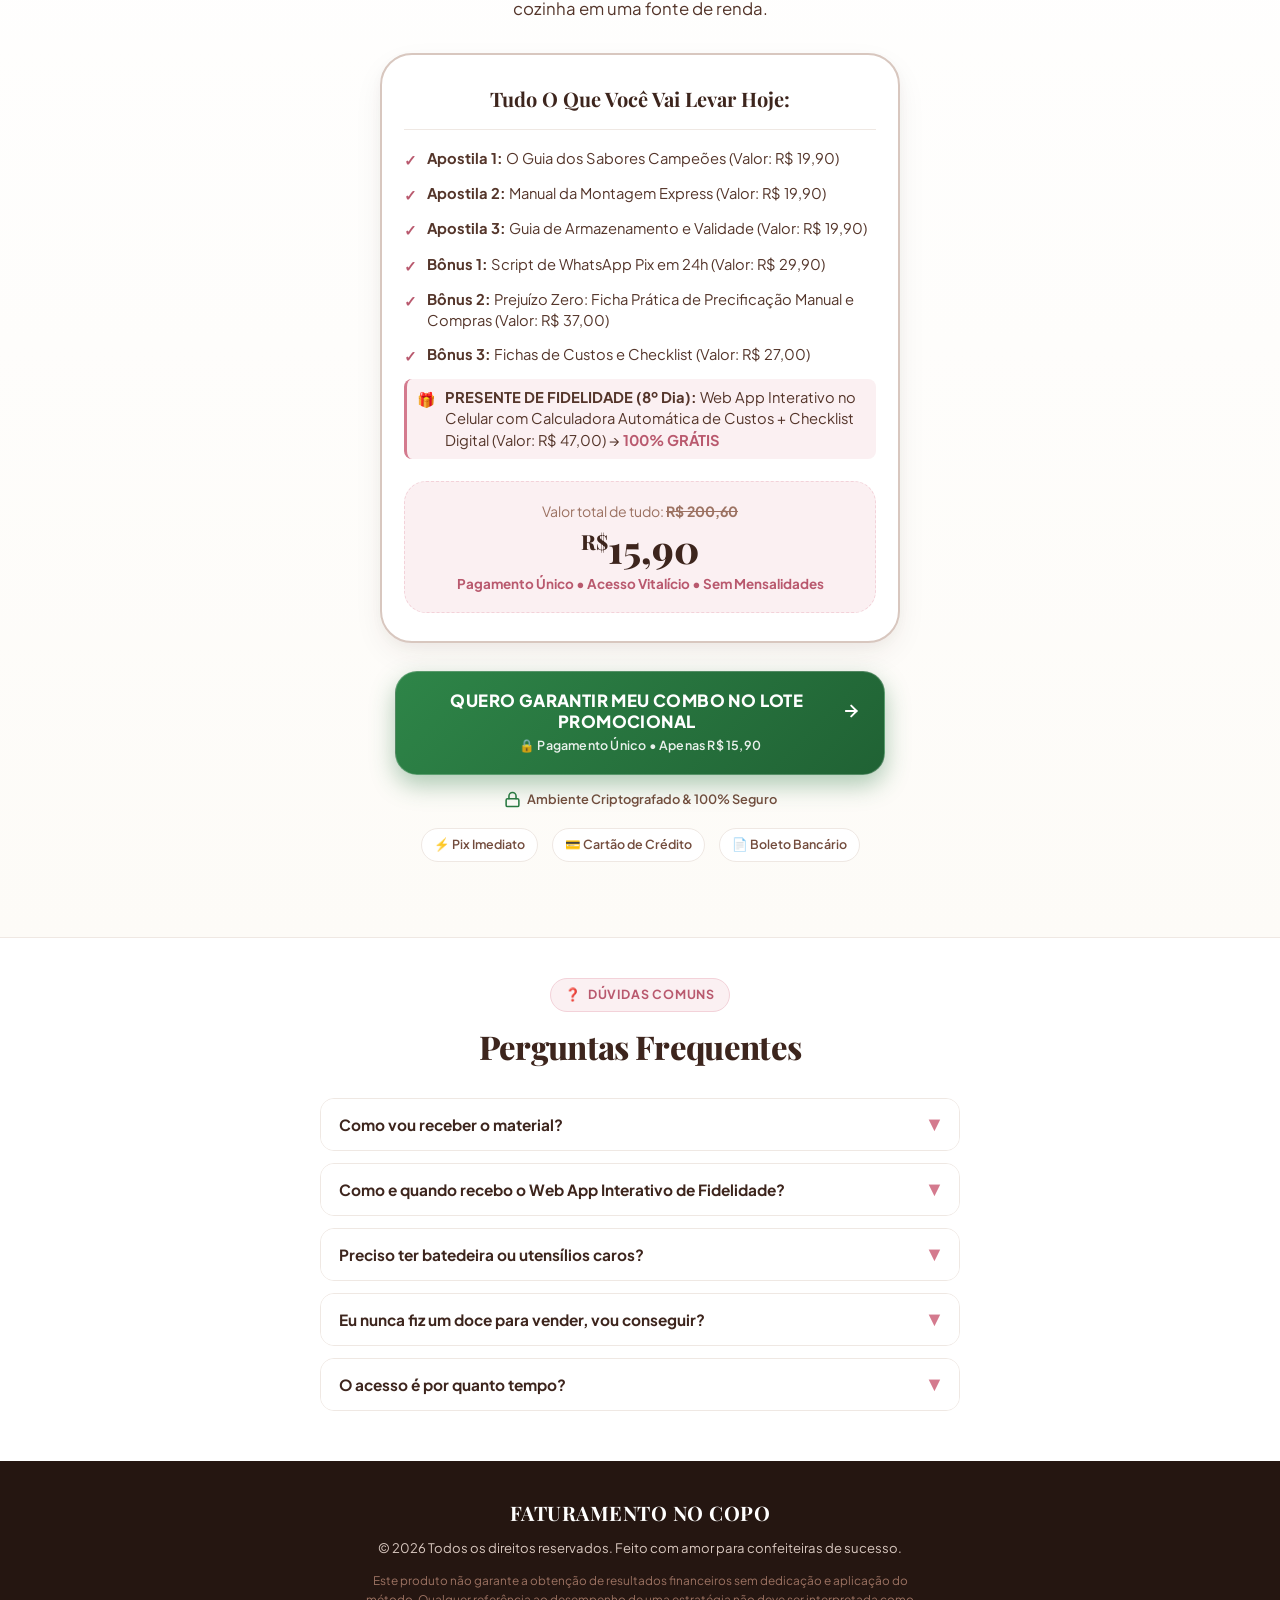
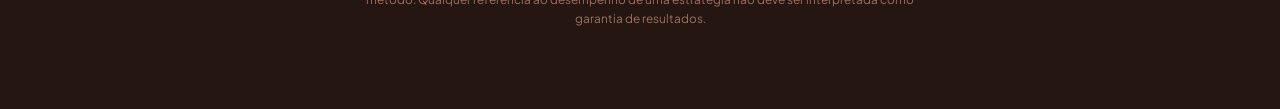
==== commit 08f553b0: "Sync Prejuízo Zero artwork in duplicated sales page" ====
--- a/faturamento-no-copo/index.html
+++ b/faturamento-no-copo/index.html
@@ -276,7 +276,7 @@
         <!-- FOTO ATUALIZADA: foto-bonus2.png -->
         <article class="bonus-floating-card">
           <div class="bonus-image-holder">
-            <img src="foto-bonus2.png" alt="Bônus 2: Prejuízo Zero — Ficha Prática de Precificação Manual e Compras" loading="lazy" />
+            <img src="/bonus-prejuizo-zero.png" alt="Bônus 2: Prejuízo Zero — Ficha Prática de Precificação Manual e Compras" loading="lazy" />
             <span class="bonus-badge-ribbon free">🎁 BÔNUS #2 • 100% GRÁTIS</span>
           </div>
           <div class="bonus-card-body">
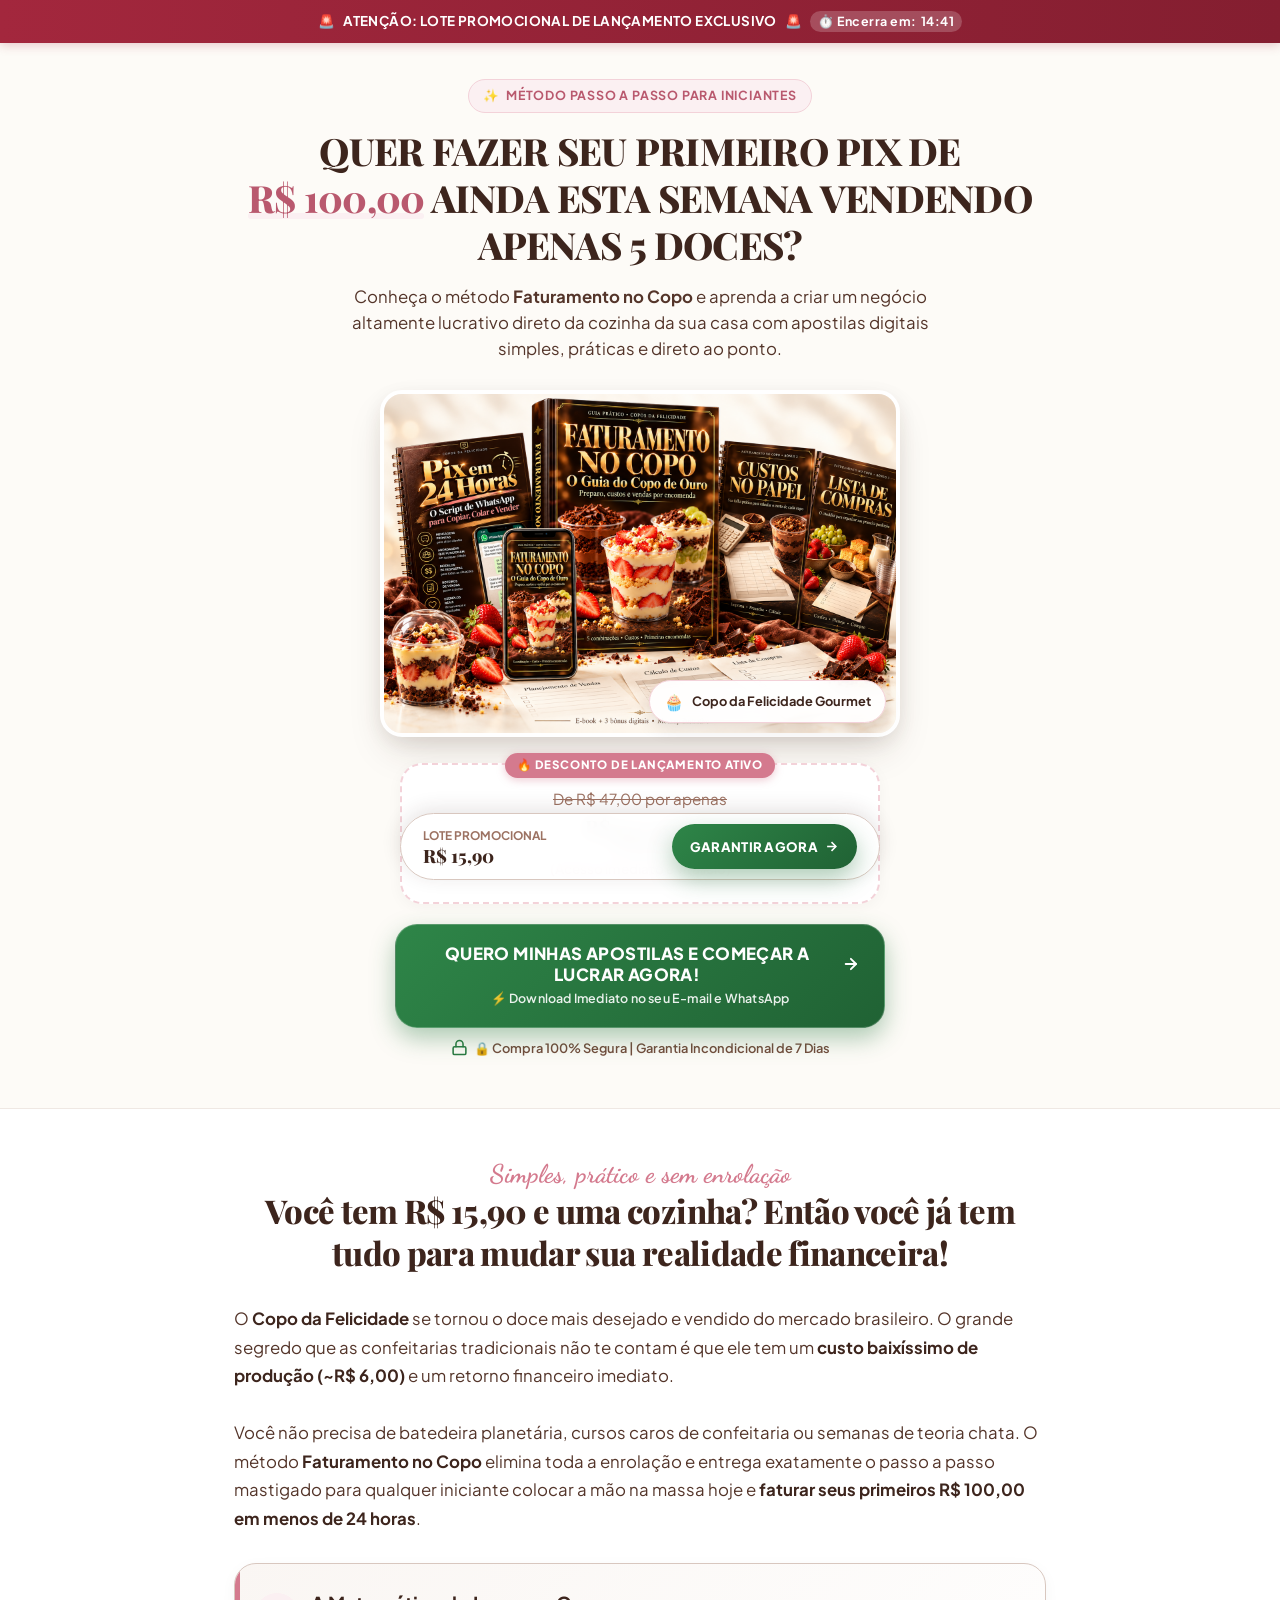
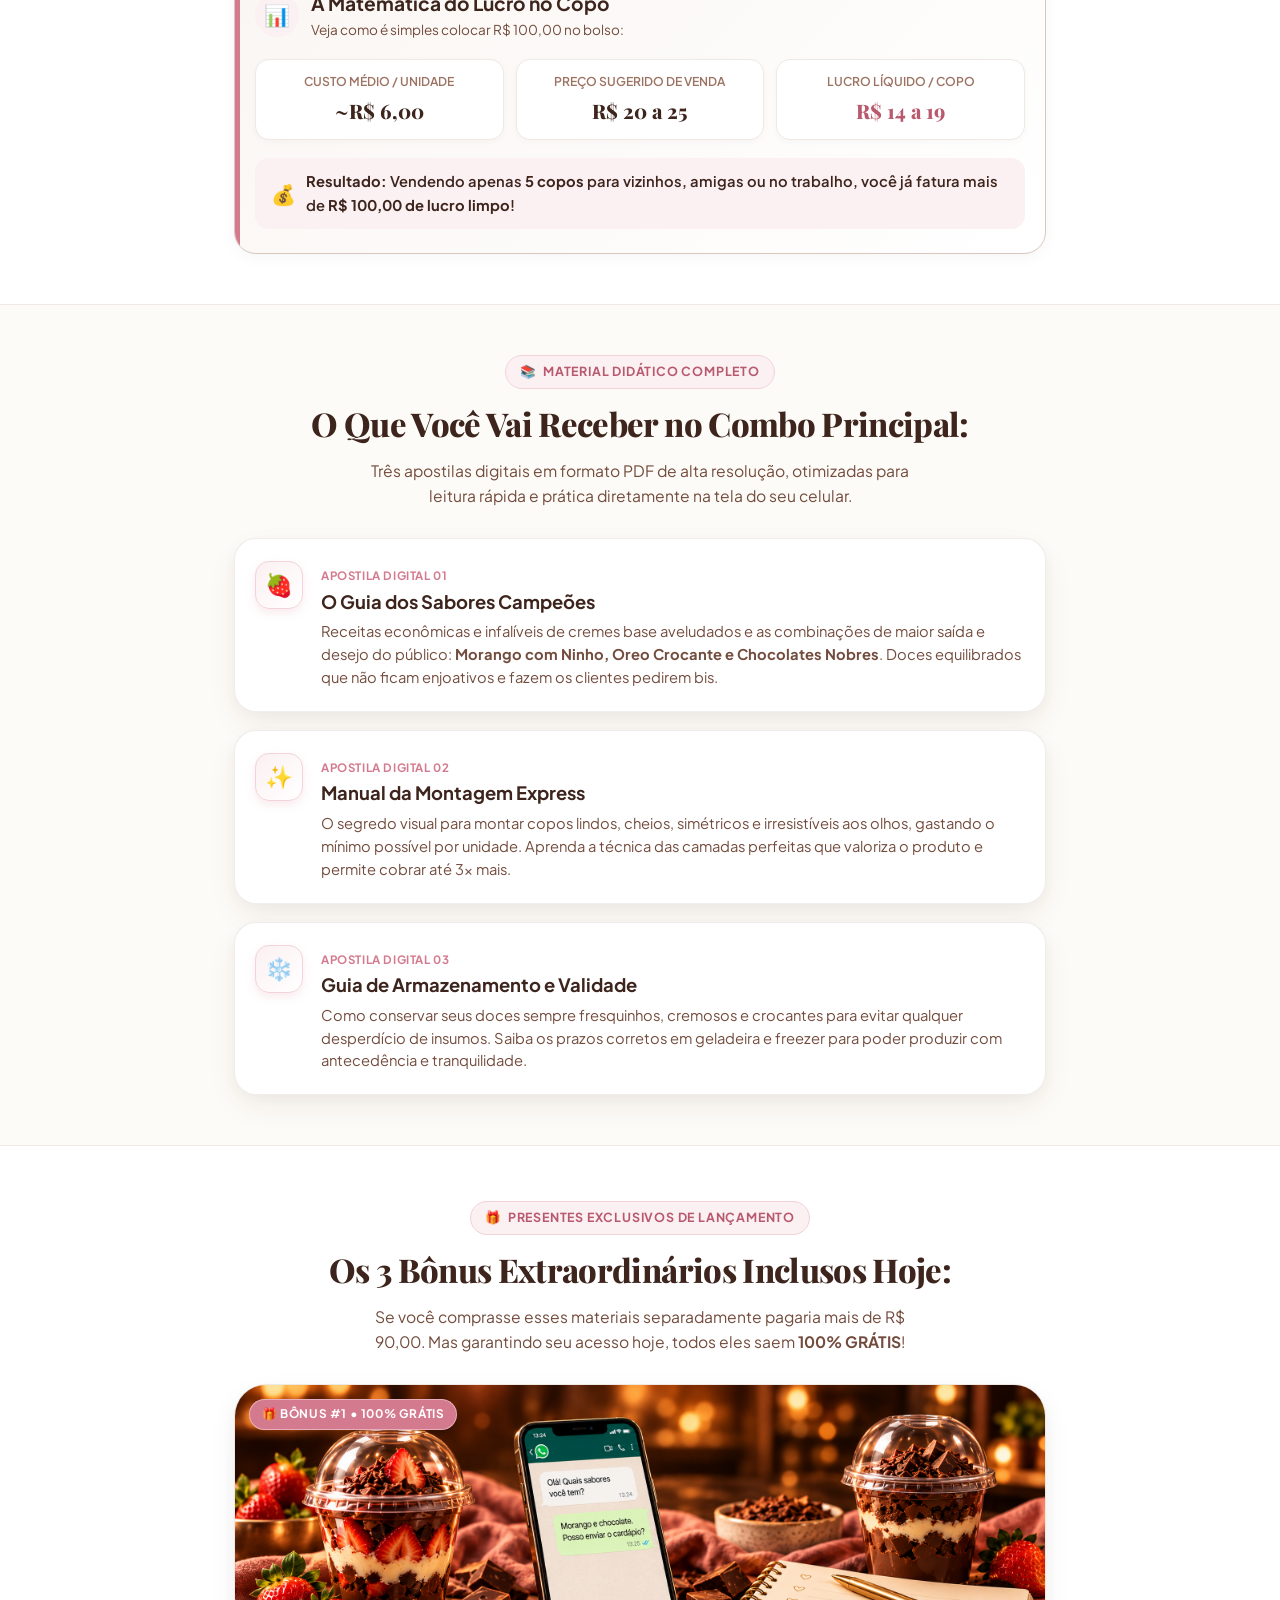
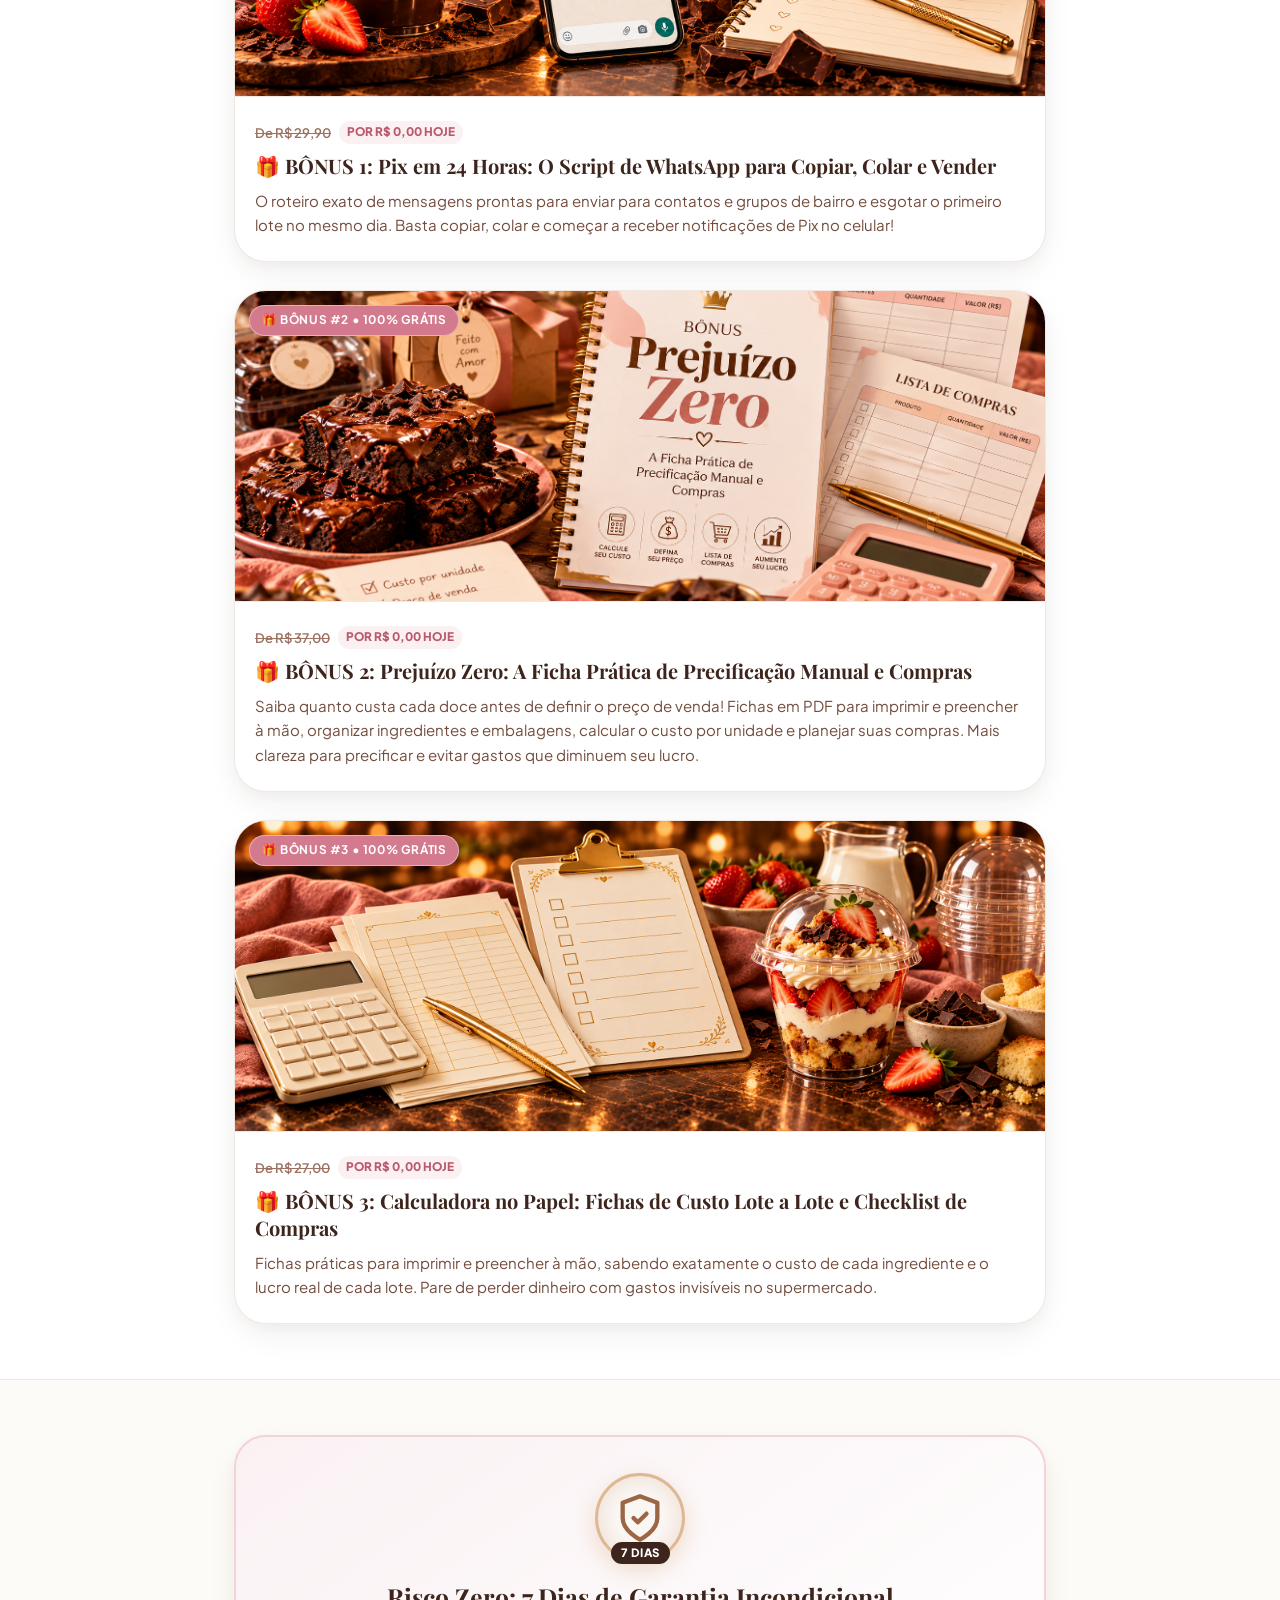
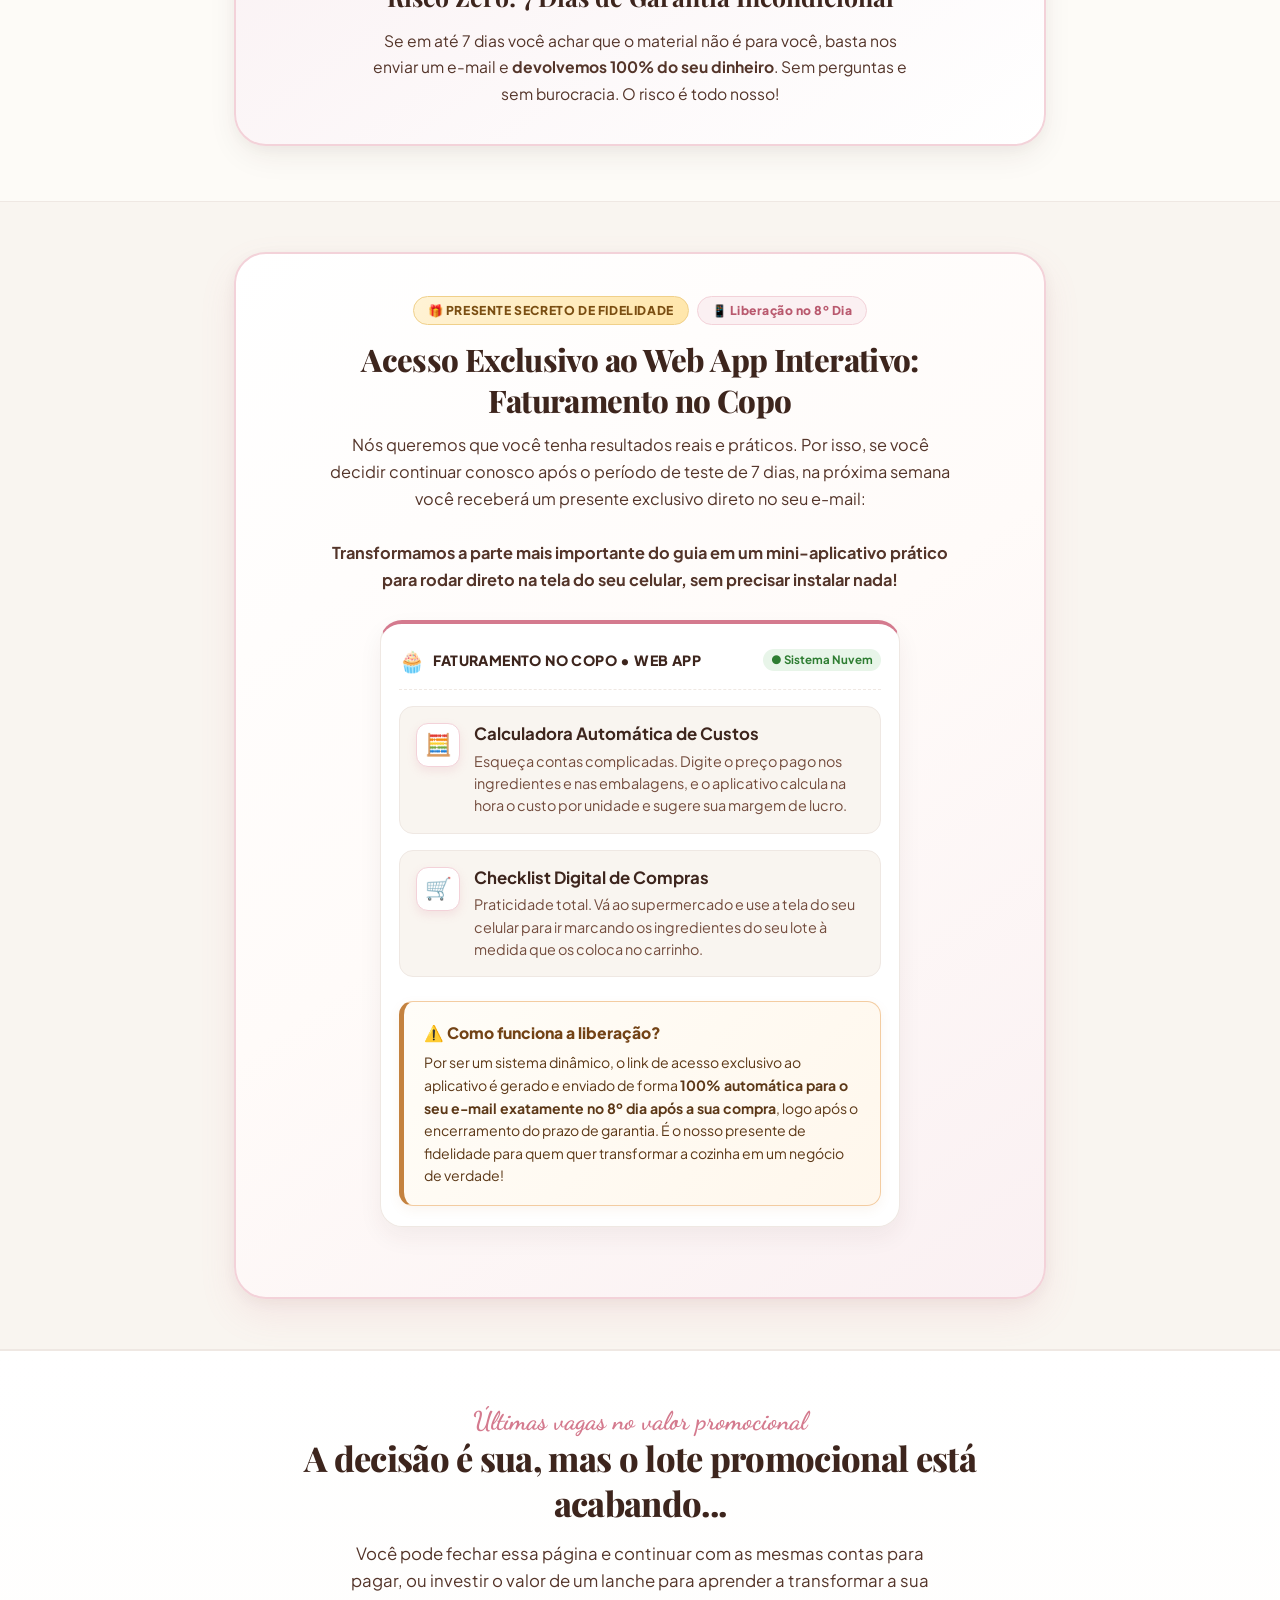
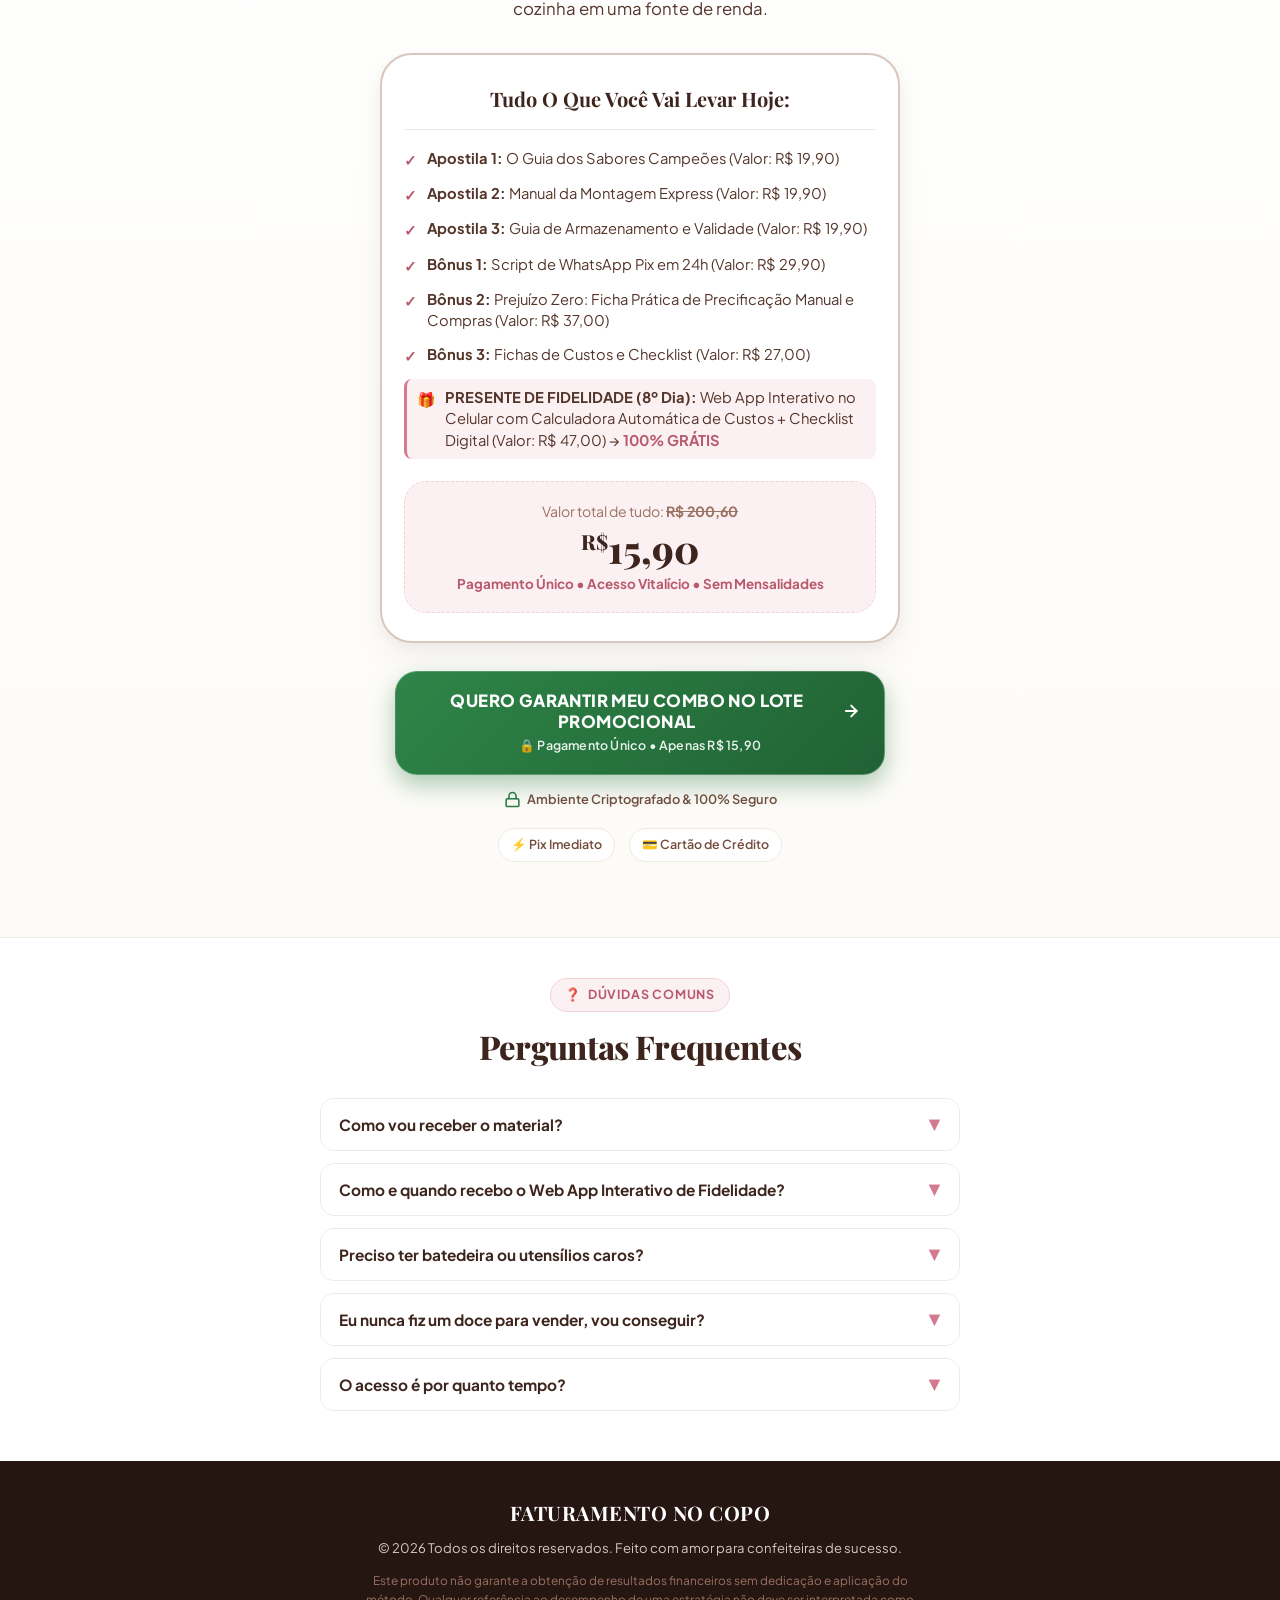
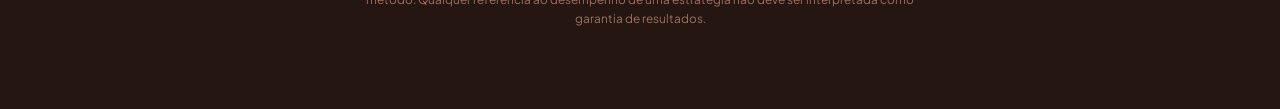
==== commit c8435587: "Remove boleto badge from duplicated sales page Removed Boleto Bancário payment option and fixed miss" ====
--- a/faturamento-no-copo/index.html
+++ b/faturamento-no-copo/index.html
@@ -508,7 +508,6 @@
       <div class="payment-methods-strip">
         <span class="payment-tag">⚡ Pix Imediato</span>
         <span class="payment-tag">💳 Cartão de Crédito</span>
-        <span class="payment-tag">📄 Boleto Bancário</span>
       </div>
 
     </div>
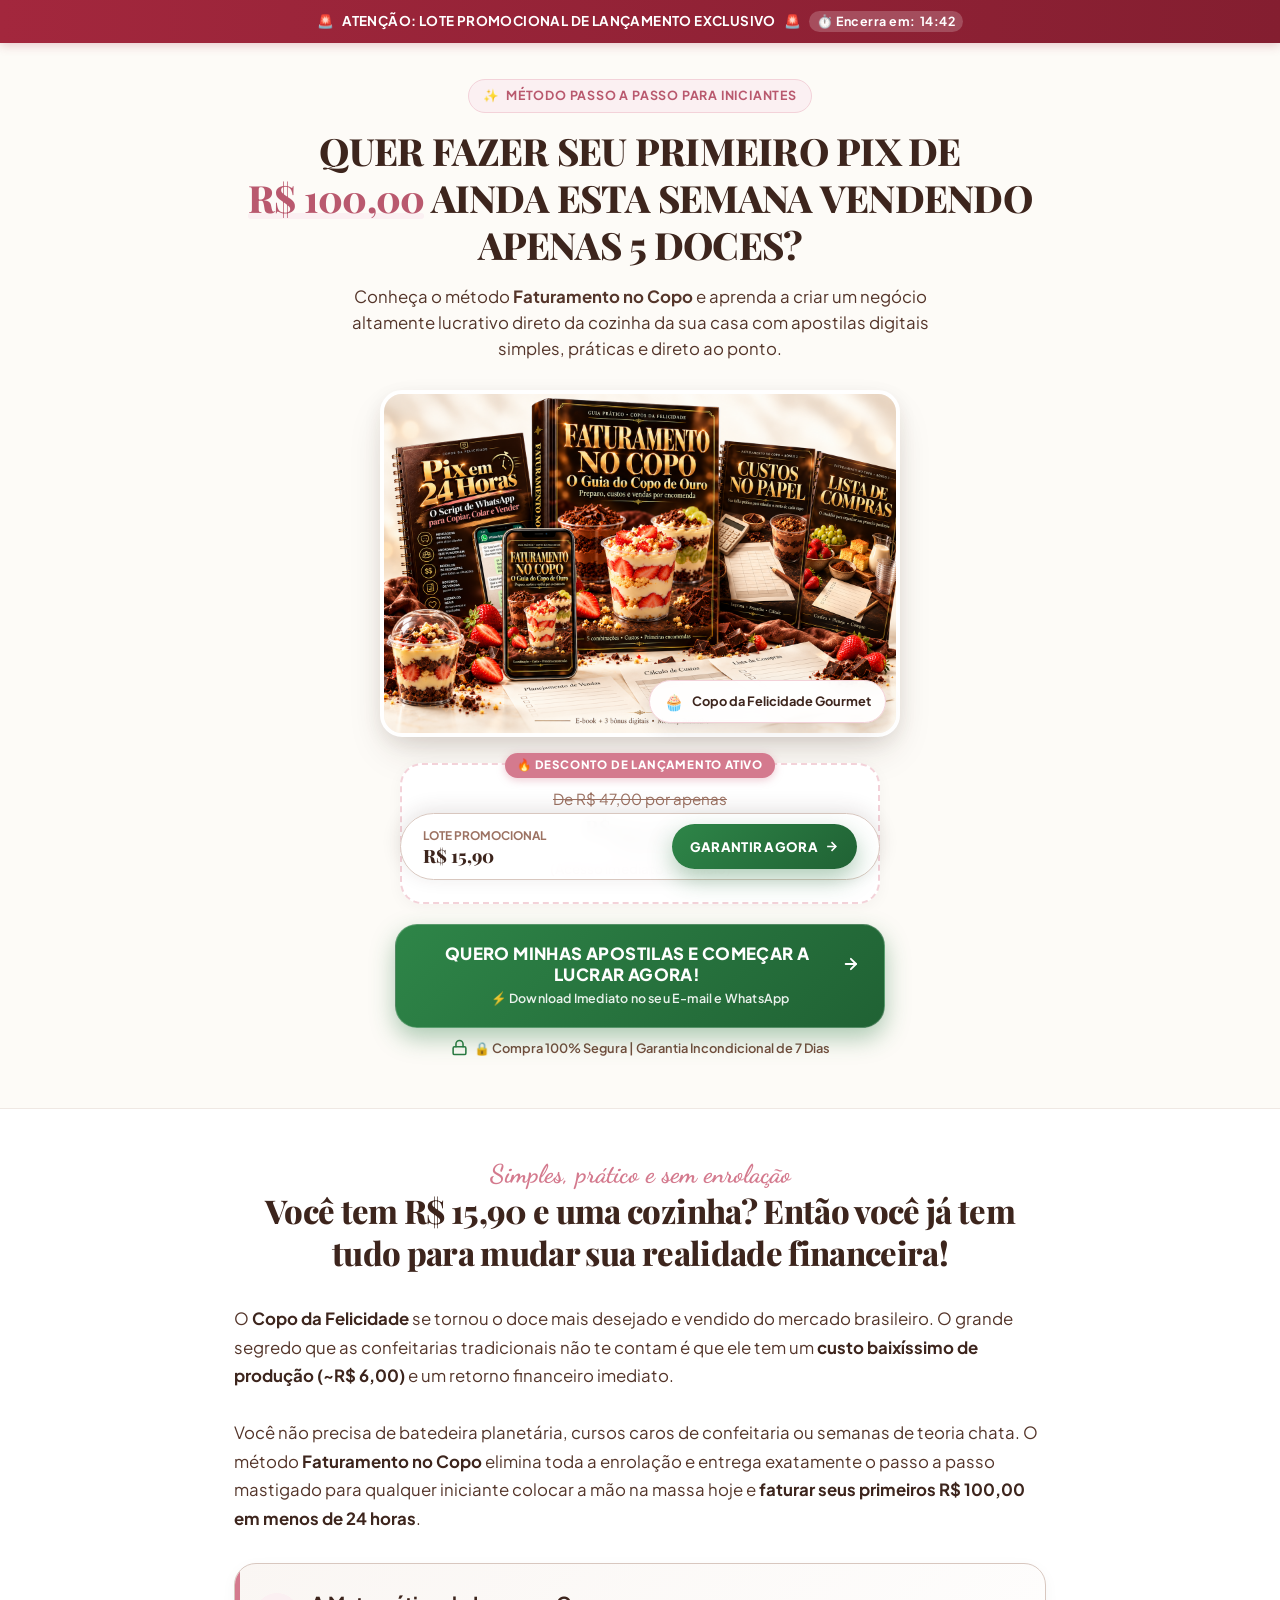
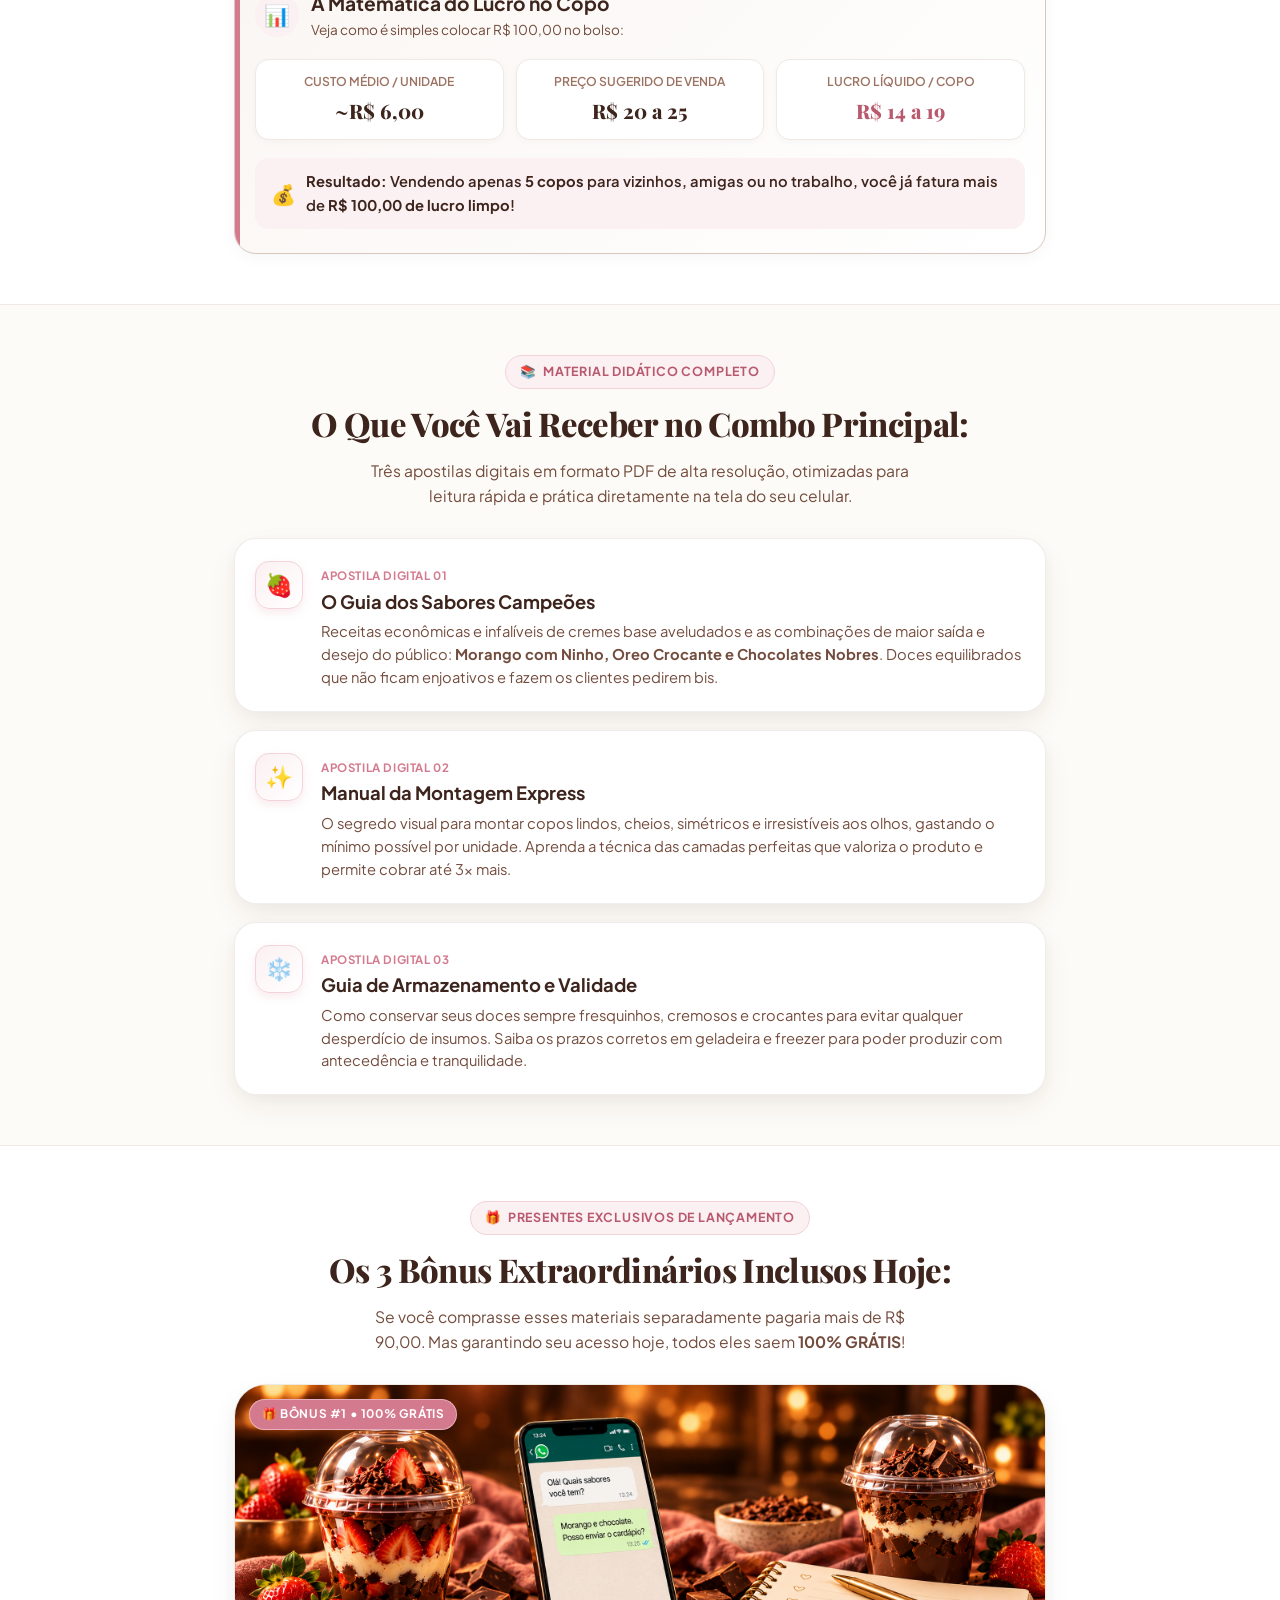
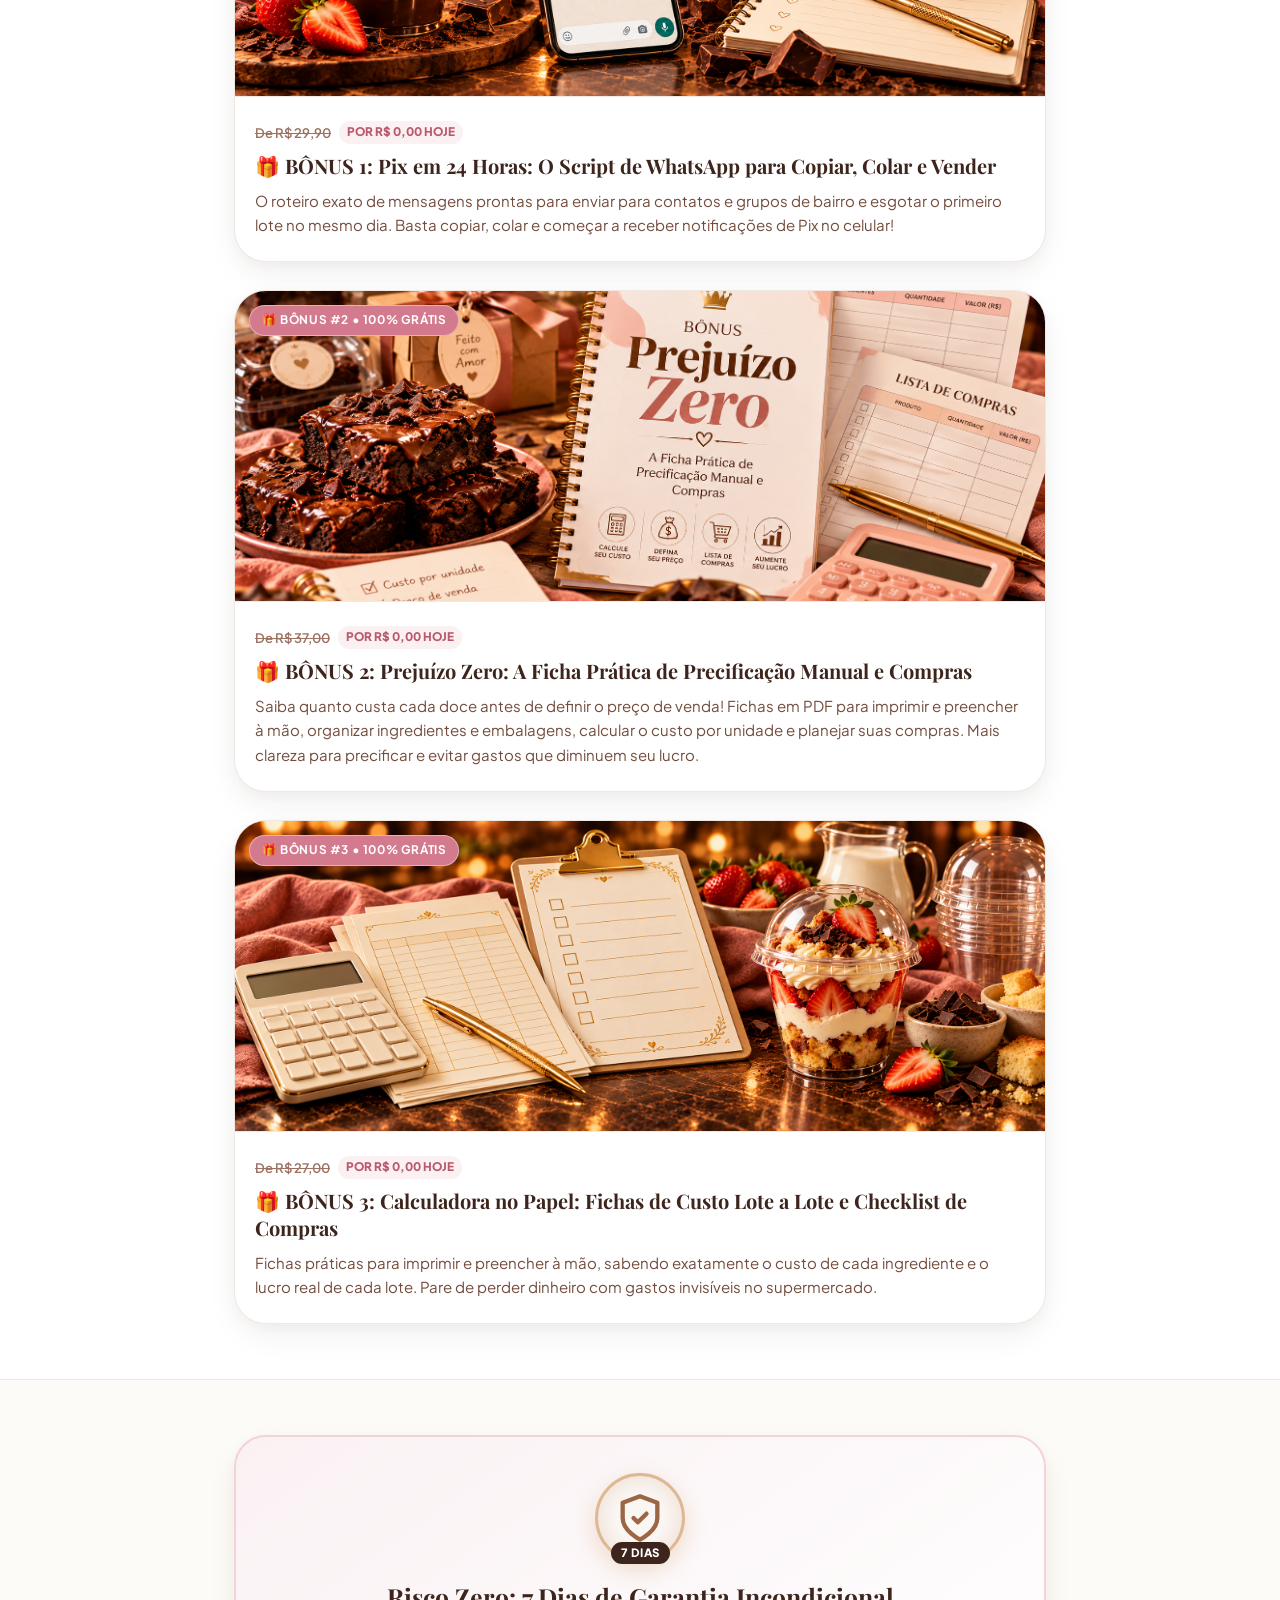
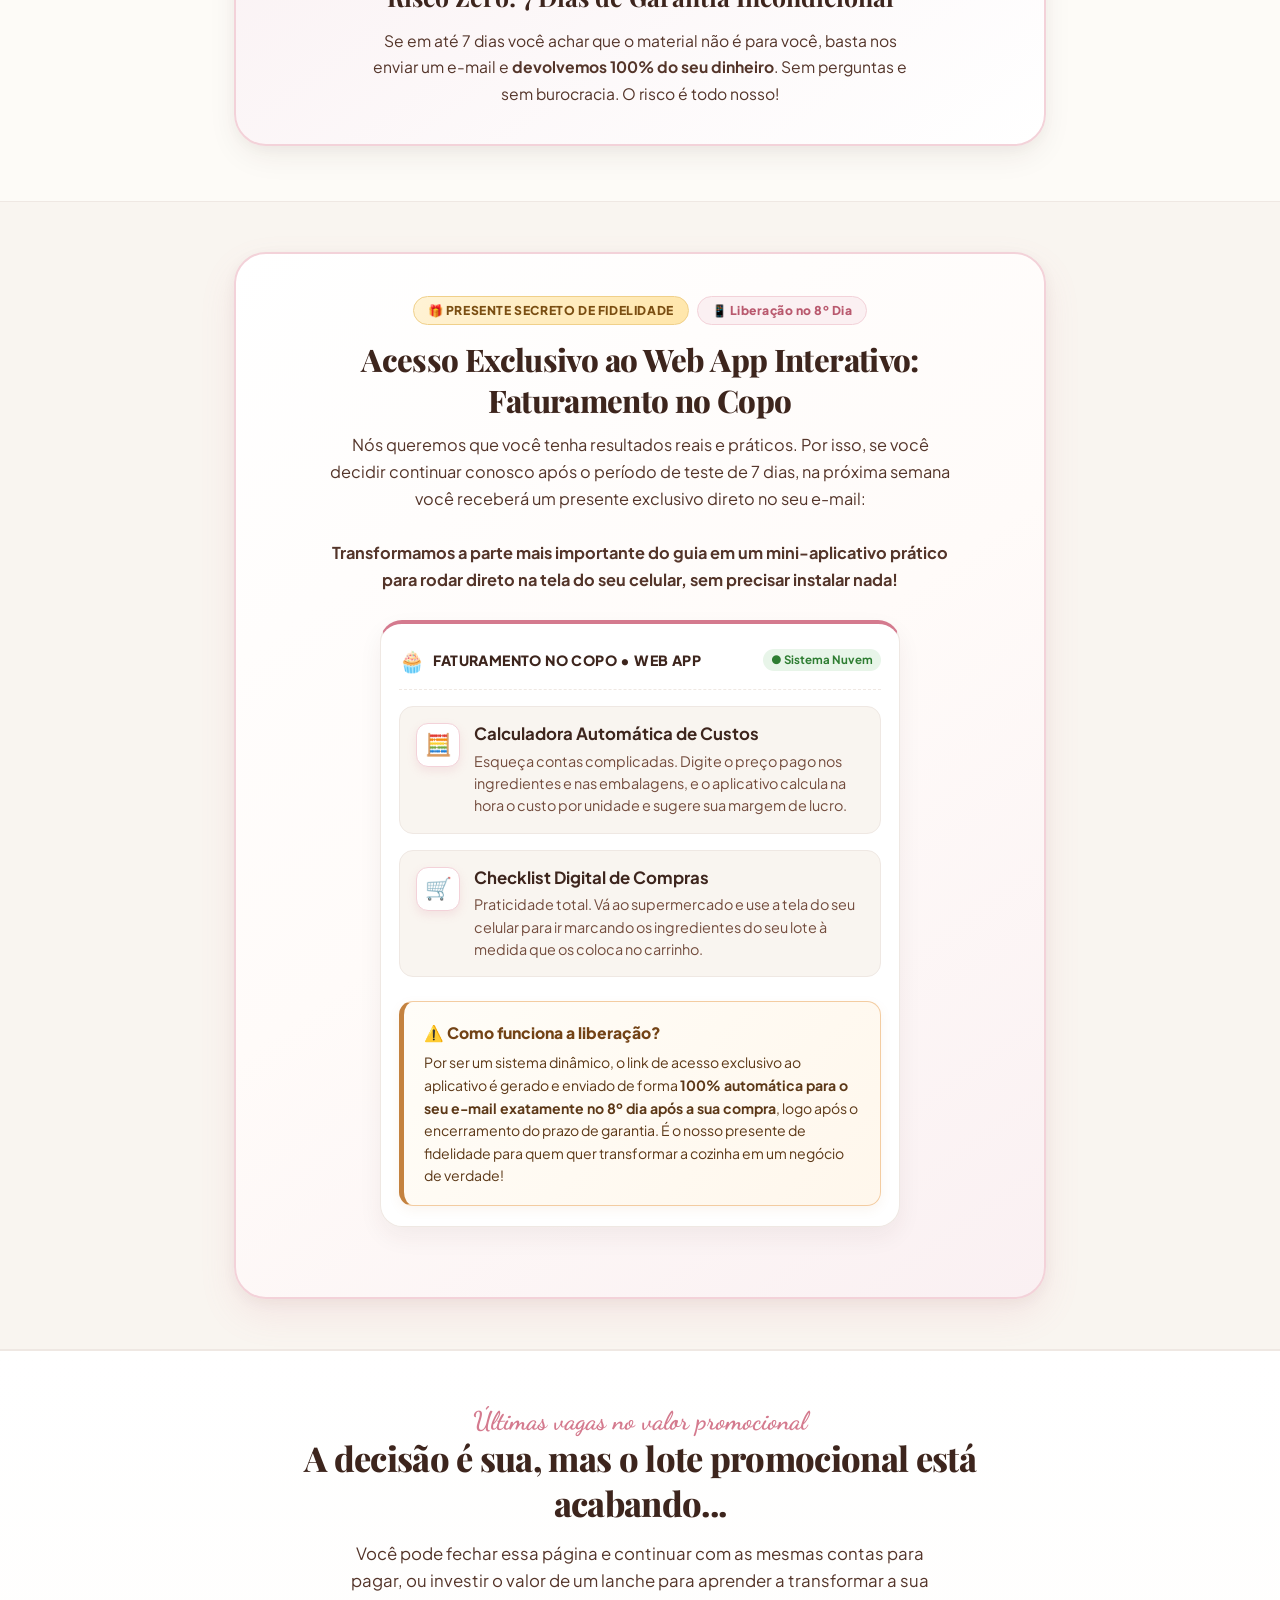
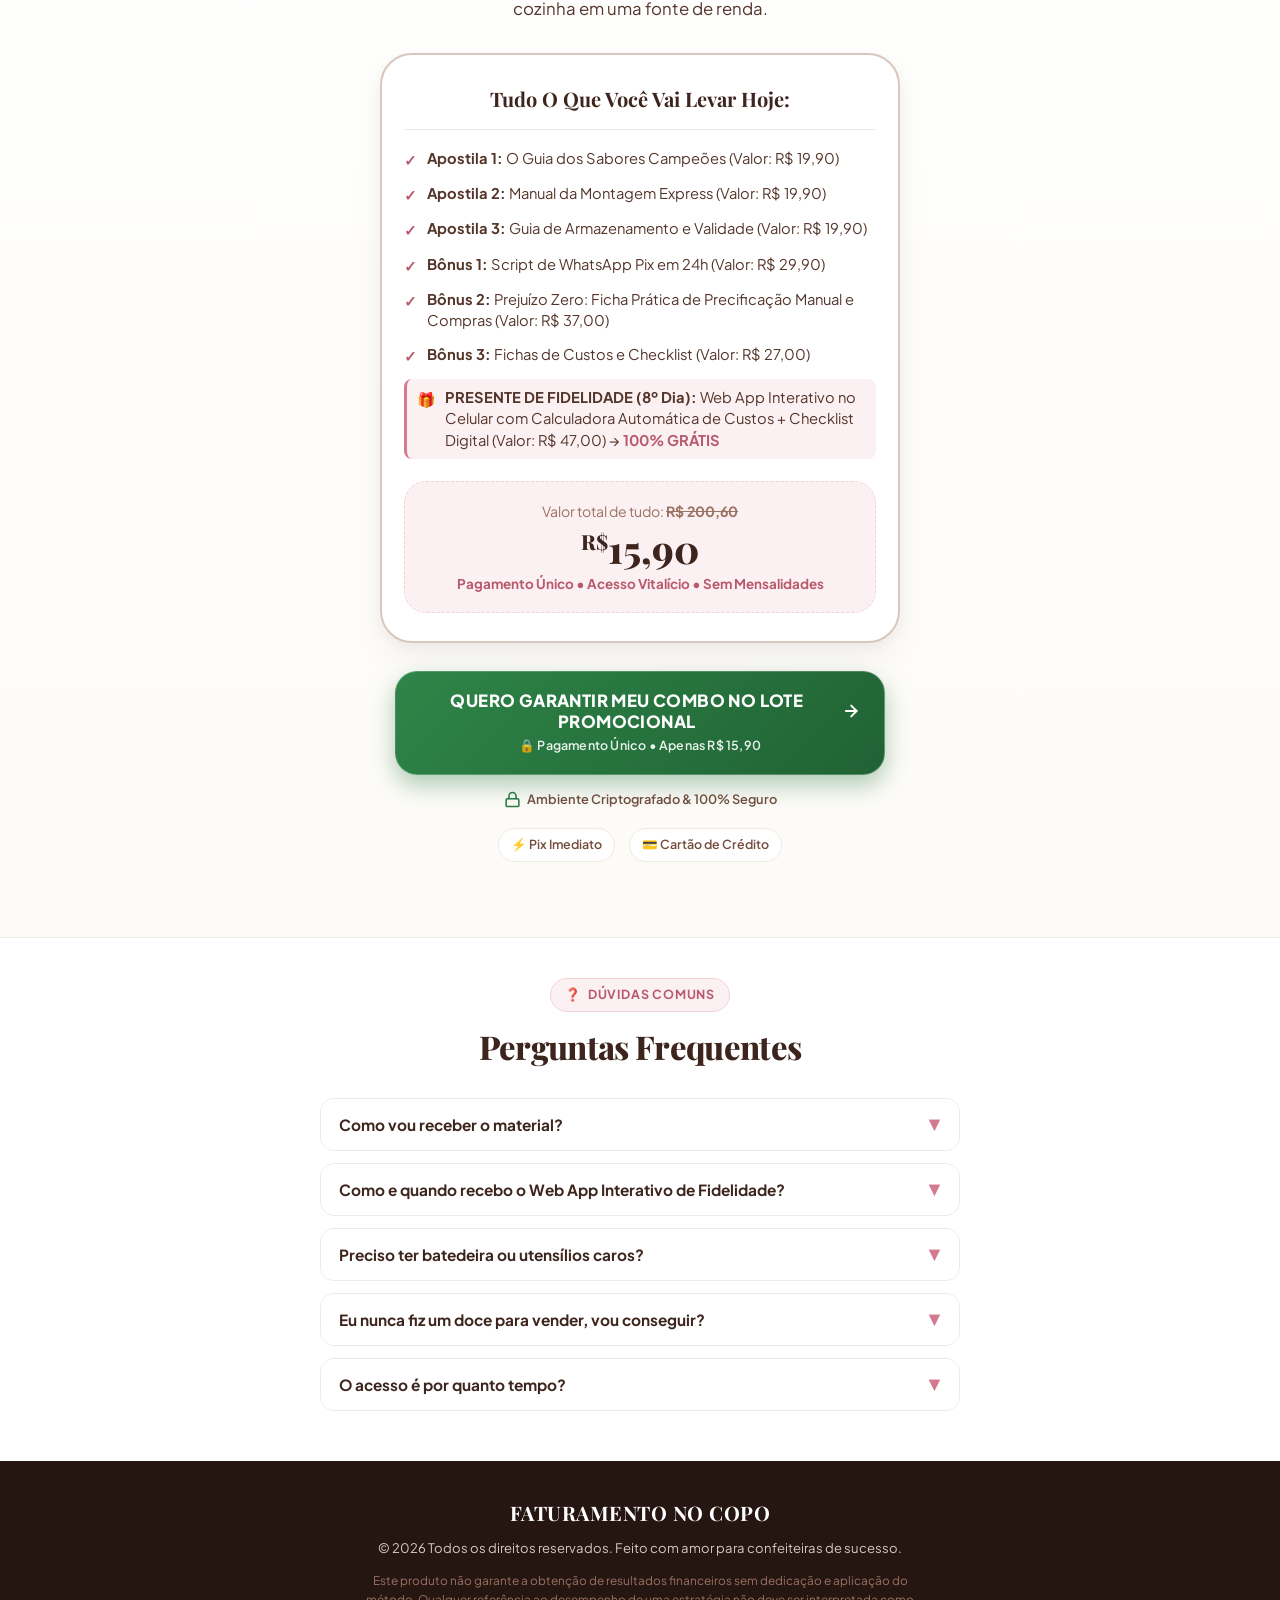
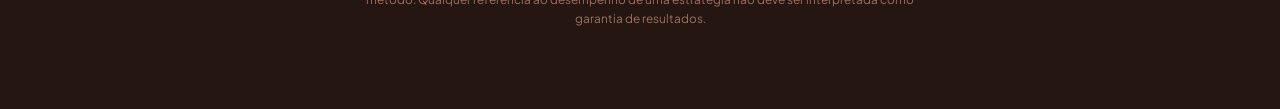
==== commit bfbbbdc3: "Sync Meta Pixel tracking in duplicated sales page" ====
--- a/faturamento-no-copo/index.html
+++ b/faturamento-no-copo/index.html
@@ -16,8 +16,52 @@
   
   <!-- Folha de Estilos -->
   <link rel="stylesheet" href="styles.css" />
+  <!-- Meta Pixel Code -->
+  <script>
+    !function(f,b,e,v,n,t,s)
+    {if(f.fbq)return;n=f.fbq=function(){n.callMethod?
+    n.callMethod.apply(n,arguments):n.queue.push(arguments)};
+    if(!f._fbq)f._fbq=n;n.push=n;n.loaded=!0;n.version='2.0';
+    n.queue=[];t=b.createElement(e);t.async=!0;
+    t.src=v;s=b.getElementsByTagName(e)[0];
+    s.parentNode.insertBefore(t,s)}(window, document,'script',
+    'https://connect.facebook.net/en_US/fbevents.js');
+    if (!window.fncMetaPixelInitialized) {
+      fbq('init', '1104097028927299');
+      fbq('track', 'PageView');
+      window.fncMetaPixelInitialized = true;
+    }
+
+    // One delegated listener handles all checkout buttons, including nested spans.
+    if (!window.fncMetaCheckoutBound) {
+      document.addEventListener('click', function(event) {
+        var button = event.target instanceof Element && event.target.closest(
+          '#heroCtaBtn, #finalCtaBtn, .sticky-mobile-cta .sticky-btn, .cta-button'
+        );
+        if (!button || button.getAttribute('href') !== 'https://pay.cakto.com.br/pv6mh3a_1167035') return;
+        try {
+          if (typeof window.fbq === 'function') {
+            window.fbq('track', 'InitiateCheckout', {
+              content_name: 'Faturamento no Copo',
+              content_type: 'product',
+              currency: 'BRL',
+              value: 15.90
+            });
+          }
+        } catch (error) {
+          // Tracking must never interrupt the checkout navigation.
+        }
+      }, true);
+      window.fncMetaCheckoutBound = true;
+    }
+  </script>
+  <!-- End Meta Pixel Code -->
 </head>
 <body>
+  <noscript><img height="1" width="1" style="display:none"
+    src="https://www.facebook.com/tr?id=1104097028927299&ev=PageView&noscript=1"
+    alt="" /></noscript>
+
 
   <!-- ==========================================================================
        1. HEADER DE ALERTA (BARRA SUPERIOR DE URGÊNCIA)
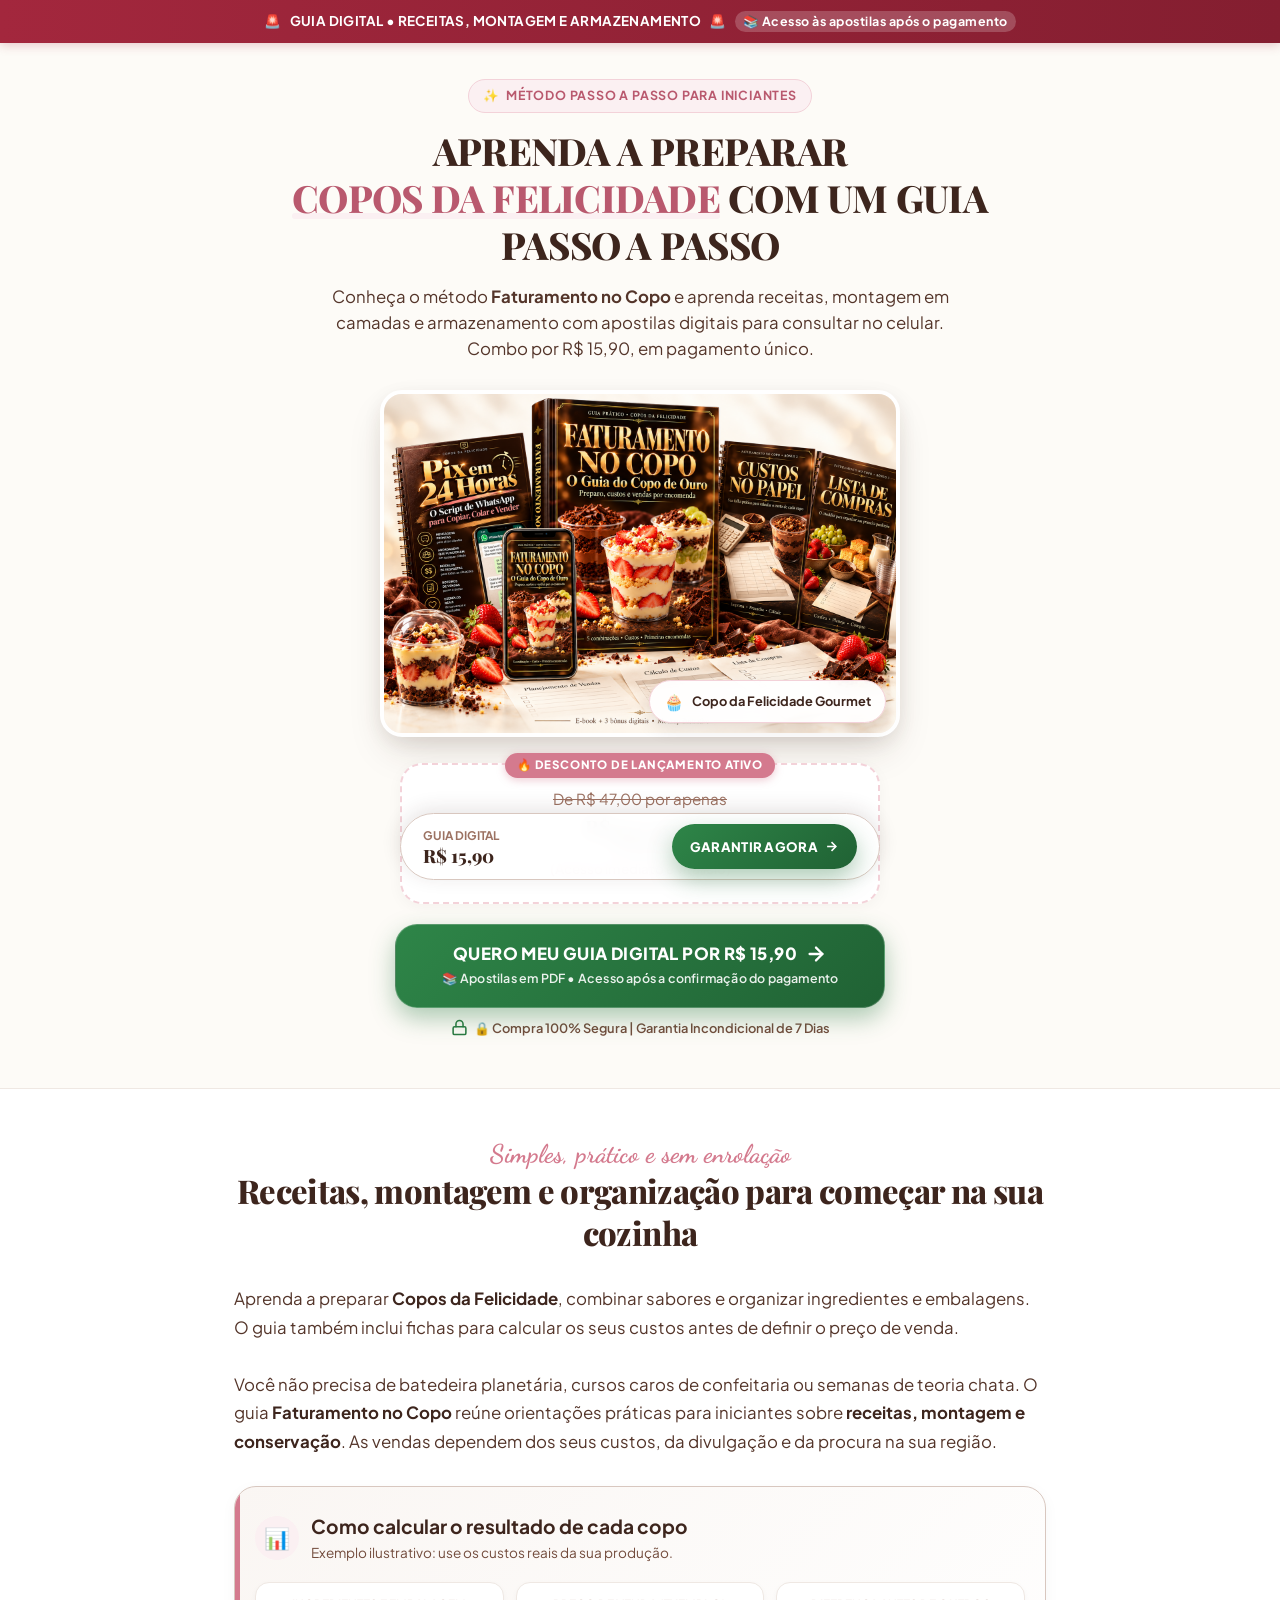
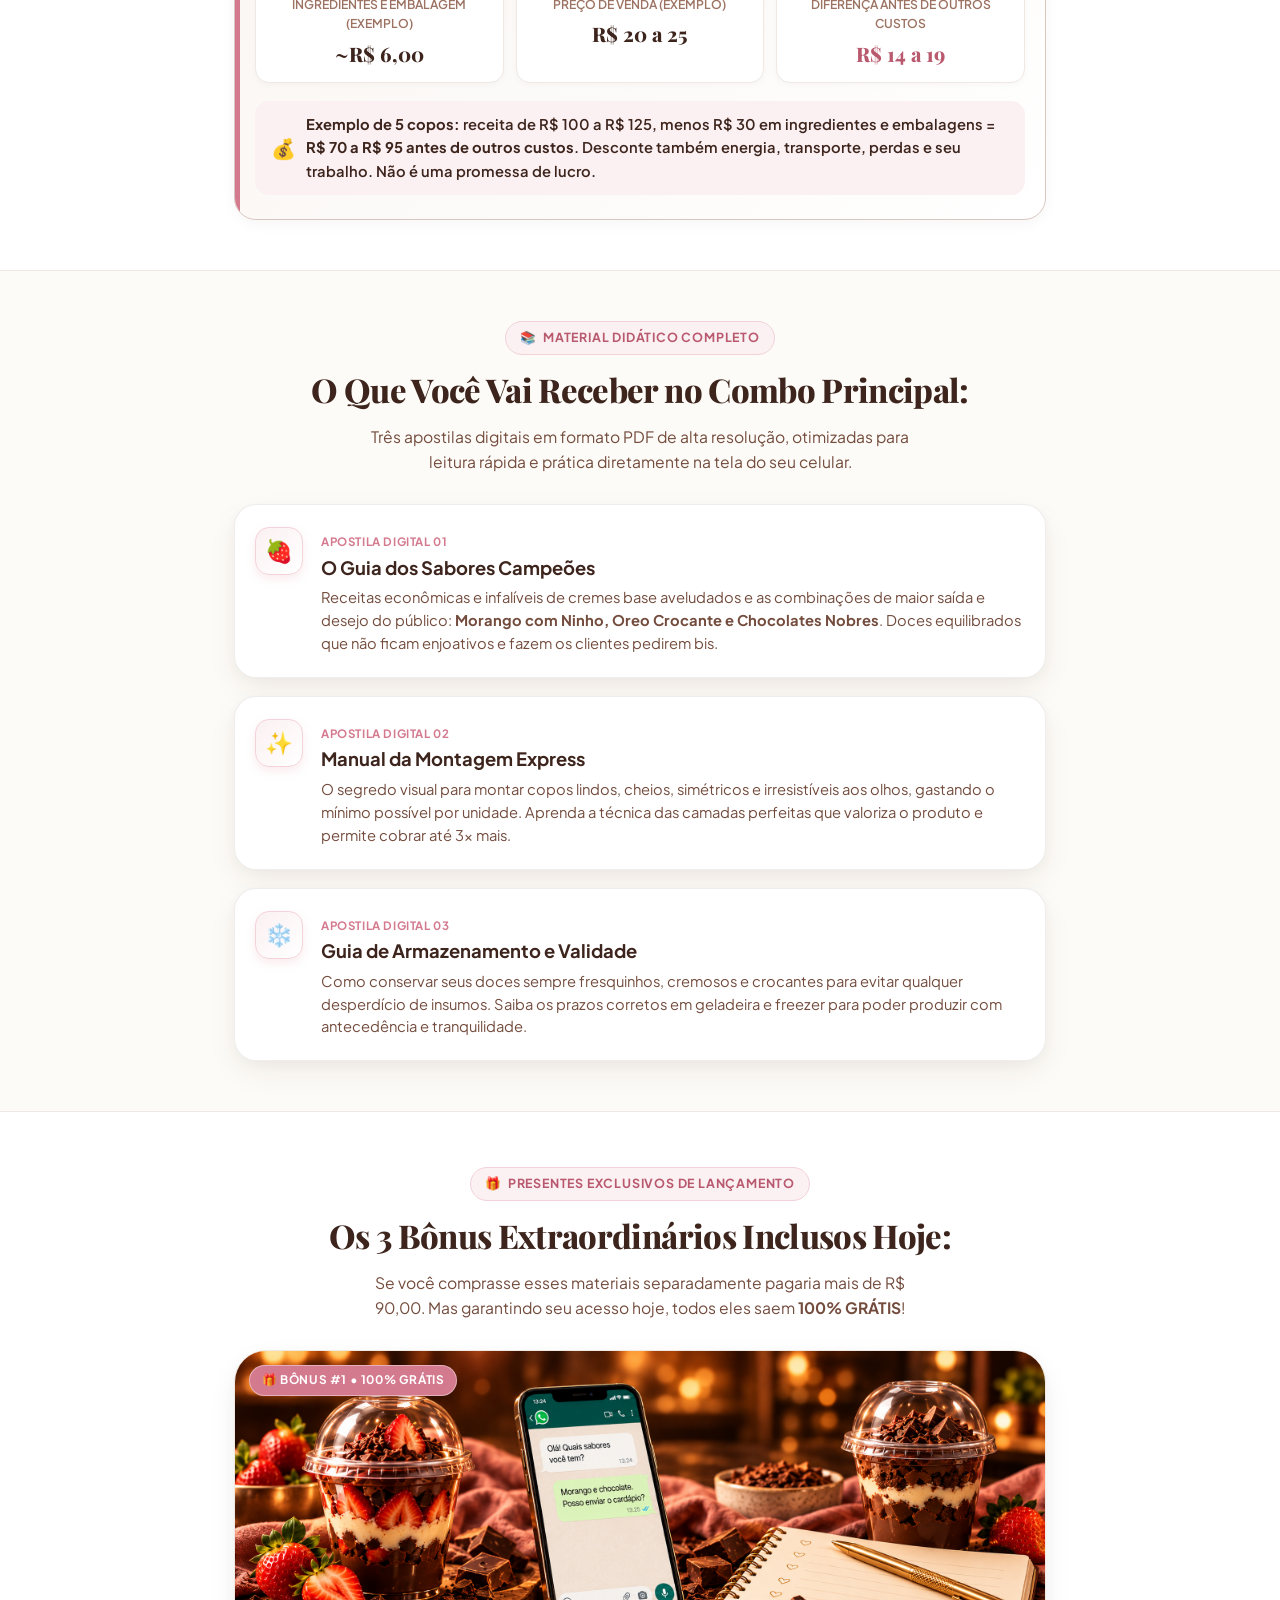
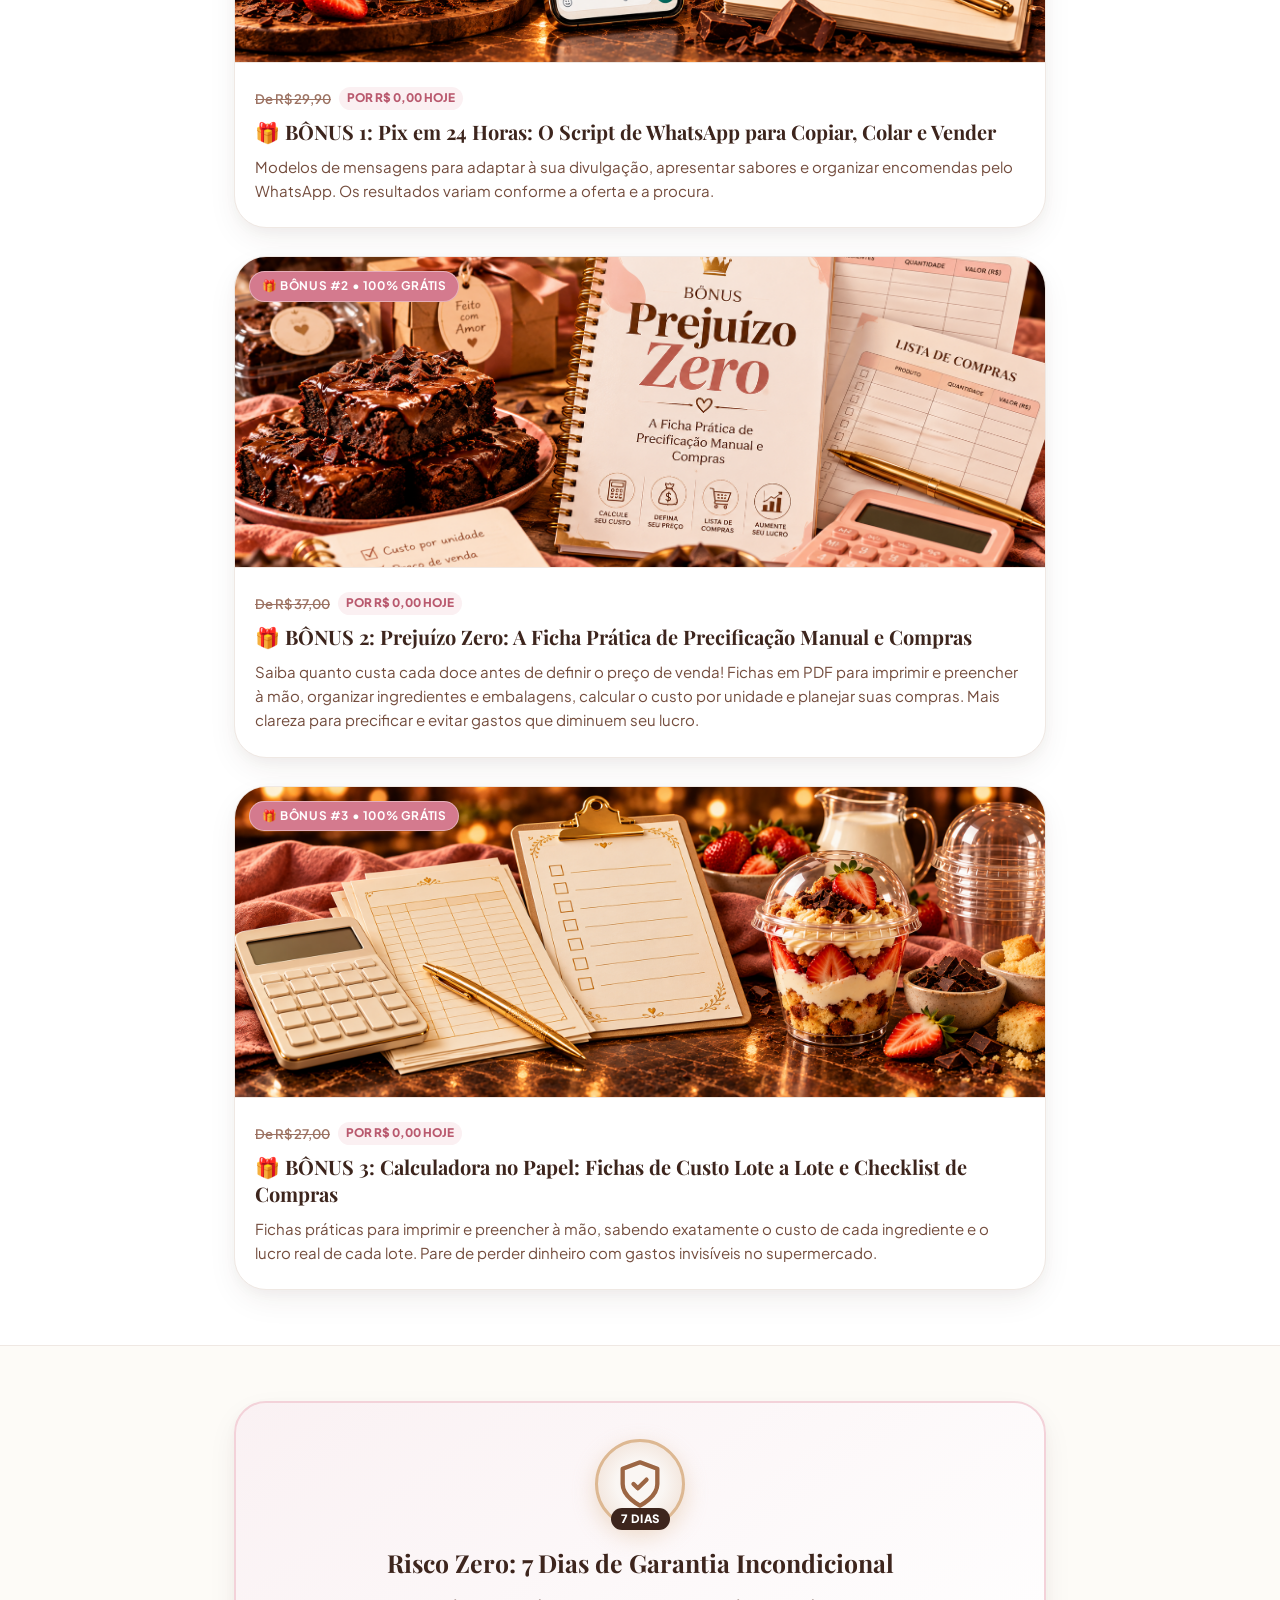
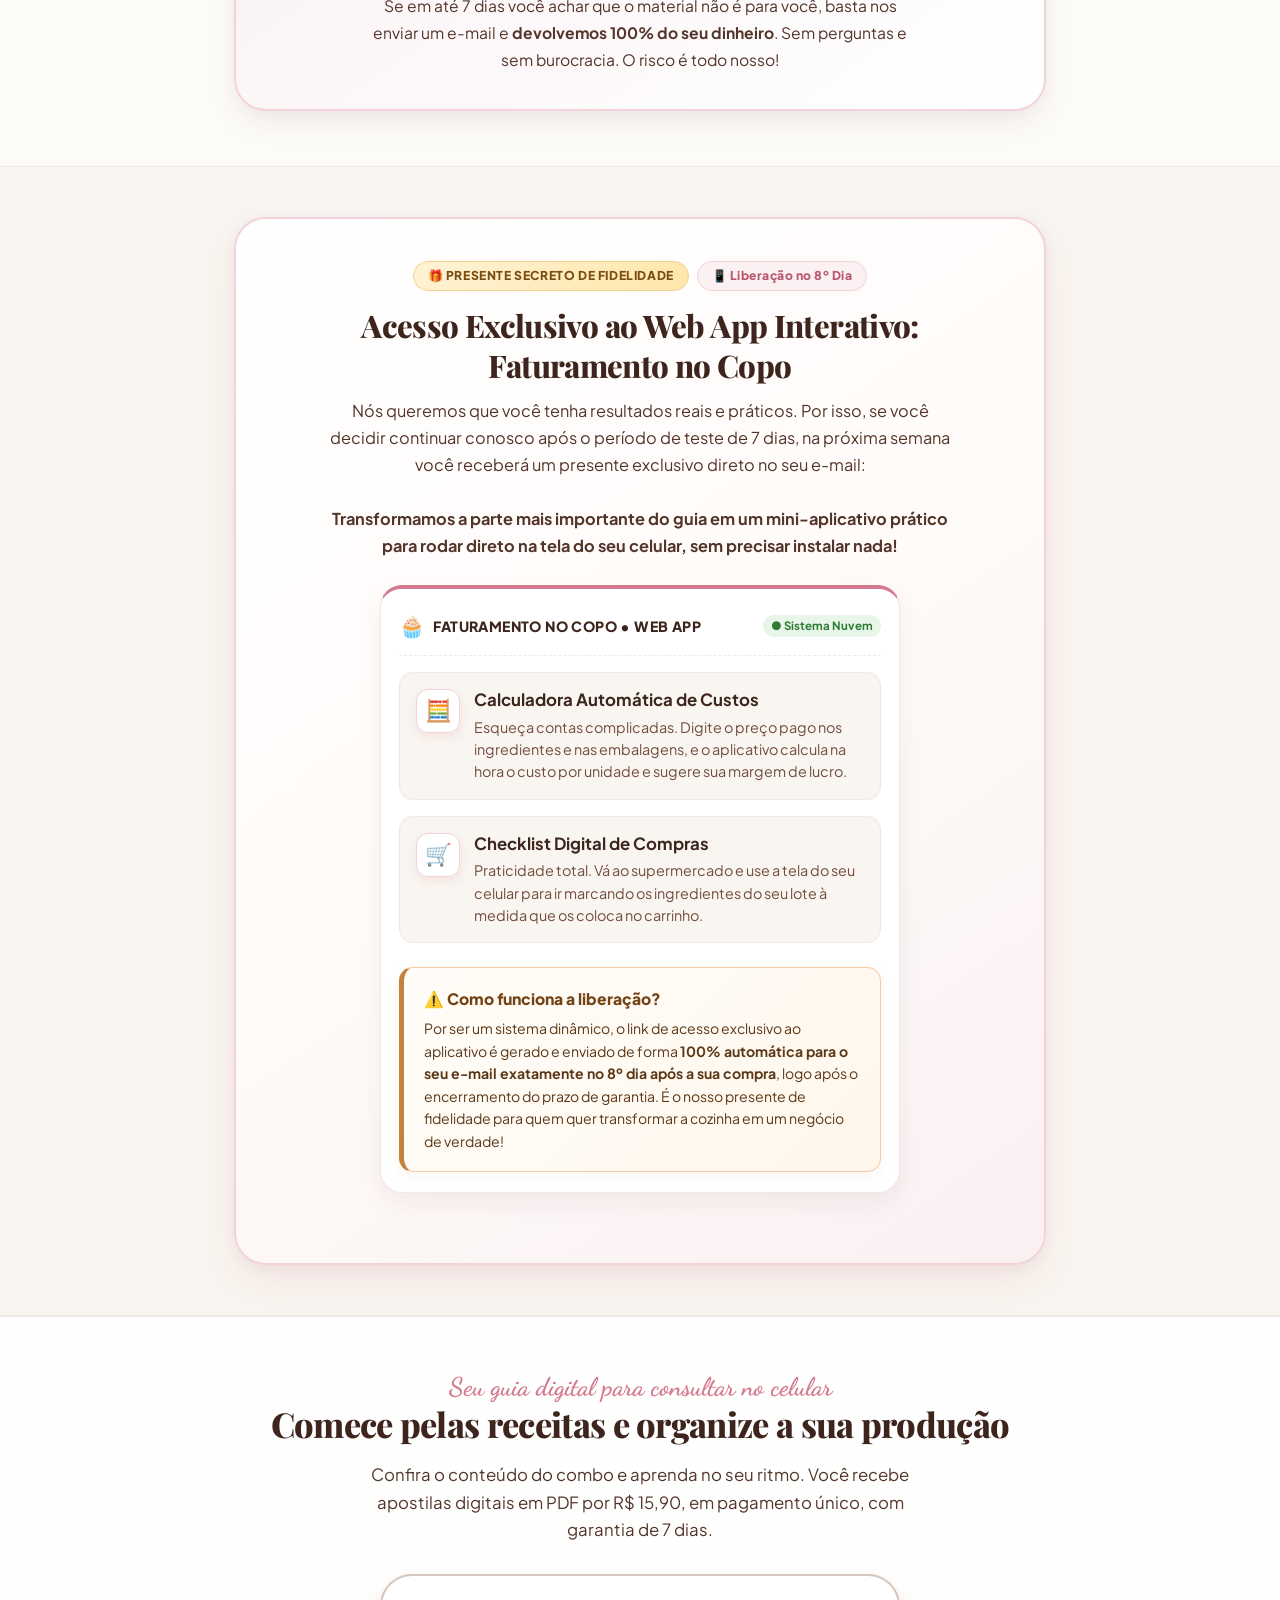
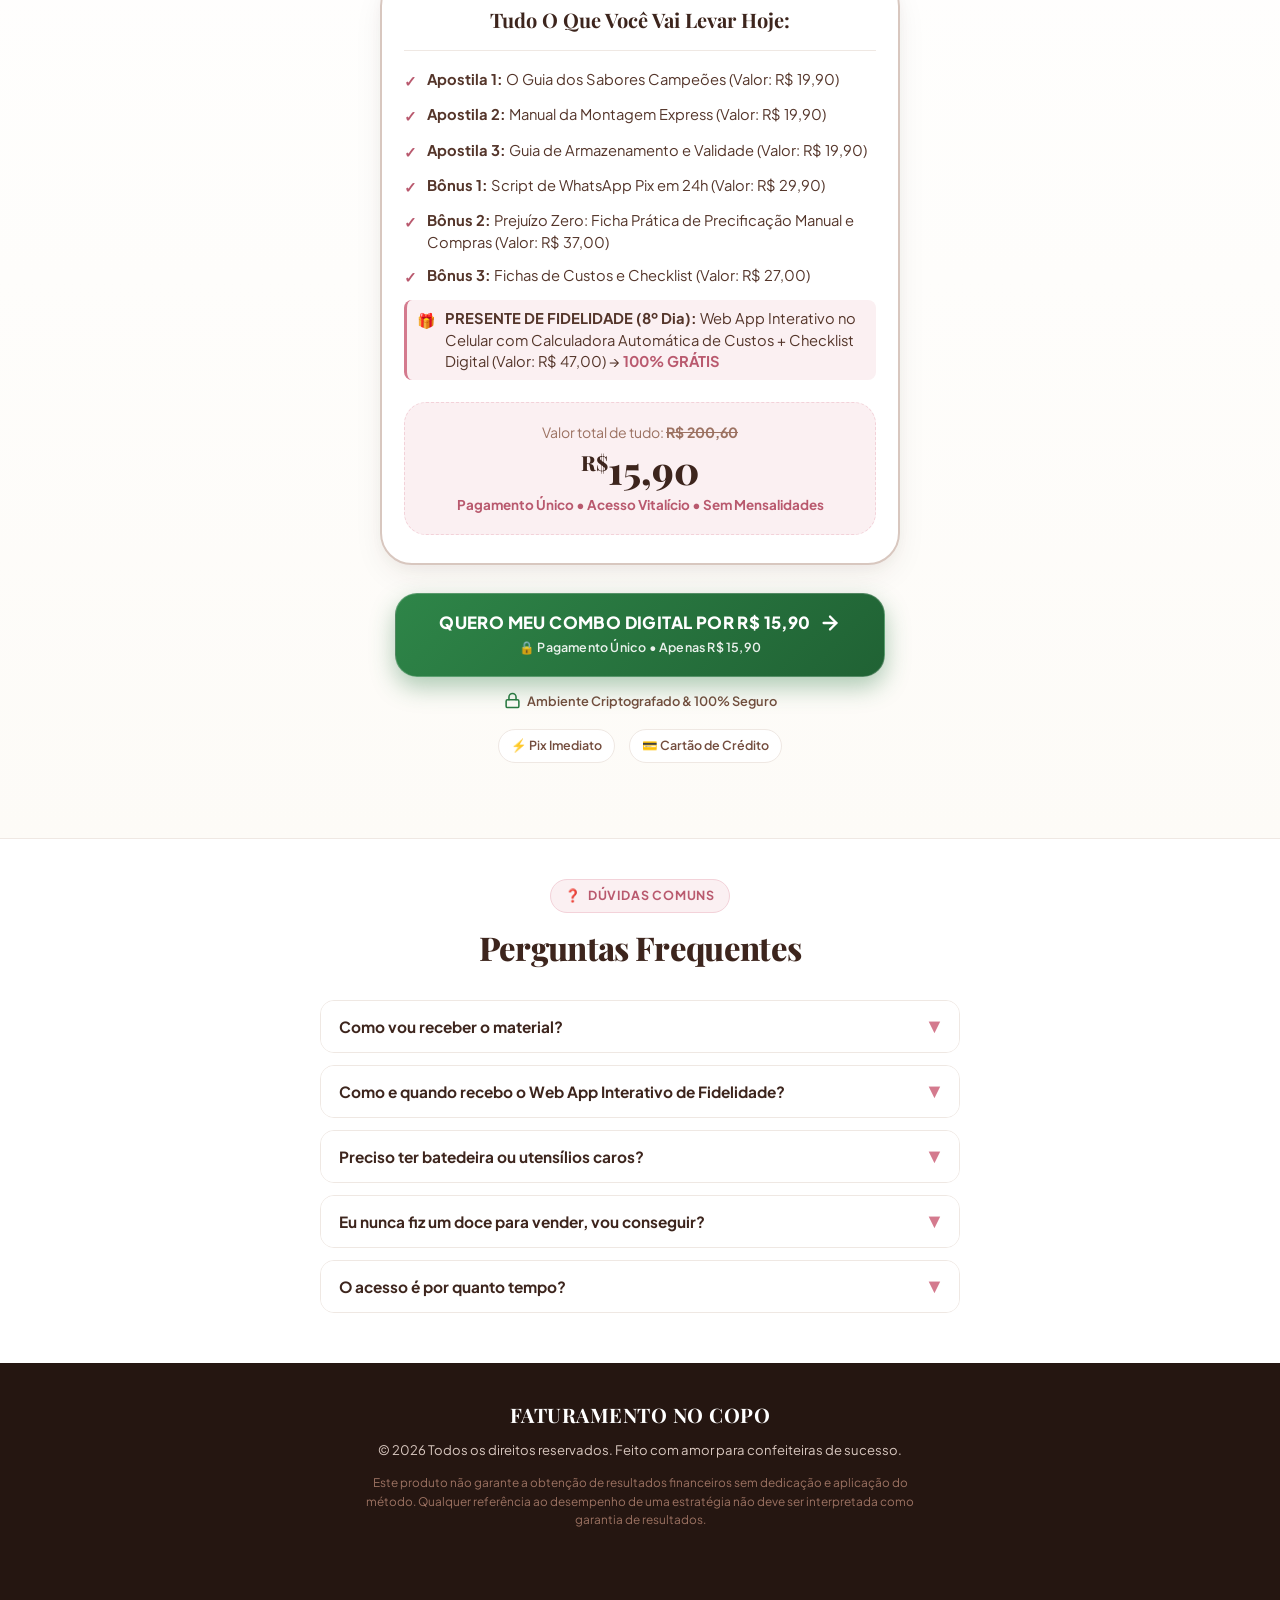
==== commit dec37491: "Preserve checkout attribution and clarify sales page claims" ====
--- a/faturamento-no-copo/index.html
+++ b/faturamento-no-copo/index.html
@@ -6,7 +6,7 @@
   <title>Faturamento no Copo | Método Completo de Doces Lucrativos</title>
   
   <!-- SEO & Metatags -->
-  <meta name="description" content="Aprenda a fazer seu primeiro Pix de R$ 100,00 ainda esta semana vendendo Copos da Felicidade direto da sua cozinha." />
+  <meta name="description" content="Aprenda receitas, montagem e armazenamento de Copos da Felicidade com um guia digital passo a passo por R$ 15,90." />
   <meta name="theme-color" content="#A3273D" />
 
   <!-- Google Fonts: Playfair Display + Dancing Script + Plus Jakarta Sans -->
@@ -38,7 +38,10 @@
         var button = event.target instanceof Element && event.target.closest(
           '#heroCtaBtn, #finalCtaBtn, .sticky-mobile-cta .sticky-btn, .cta-button'
         );
-        if (!button || button.getAttribute('href') !== 'https://pay.cakto.com.br/pv6mh3a_1167035') return;
+        if (!button) return;
+        var checkout;
+        try { checkout = new URL(button.href); } catch (error) { return; }
+        if (checkout.origin !== 'https://pay.cakto.com.br' || checkout.pathname !== '/pv6mh3a_1167035') return;
         try {
           if (typeof window.fbq === 'function') {
             window.fbq('track', 'InitiateCheckout', {
@@ -69,11 +72,10 @@
   <aside class="alert-header" role="banner">
     <div class="alert-header-content">
       <span class="alert-siren">🚨</span>
-      <span>ATENÇÃO: LOTE PROMOCIONAL DE LANÇAMENTO EXCLUSIVO</span>
+      <span>GUIA DIGITAL • RECEITAS, MONTAGEM E ARMAZENAMENTO</span>
       <span class="alert-siren">🚨</span>
       <div class="alert-timer-tag">
-        <span>⏱️ Encerra em:</span>
-        <span id="promoTimer">14:45</span>
+        <span>📚 Acesso às apostilas após o pagamento</span>
       </div>
     </div>
   </aside>
@@ -91,11 +93,11 @@
         </div>
         
         <h1 class="title-serif hero-title">
-          QUER FAZER SEU PRIMEIRO PIX DE <span class="highlight-pink">R$&nbsp;100,00</span> AINDA ESTA SEMANA VENDENDO APENAS 5 DOCES?
+          APRENDA A PREPARAR <span class="highlight-pink">COPOS DA FELICIDADE</span> COM UM GUIA PASSO A PASSO
         </h1>
         
         <p class="hero-subtitle">
-          Conheça o método <strong>Faturamento no Copo</strong> e aprenda a criar um negócio altamente lucrativo direto da cozinha da sua casa com apostilas digitais simples, práticas e direto ao ponto.
+          Conheça o método <strong>Faturamento no Copo</strong> e aprenda receitas, montagem em camadas e armazenamento com apostilas digitais para consultar no celular. Combo por R$ 15,90, em pagamento único.
         </p>
       </div>
 
@@ -131,16 +133,16 @@
       </div>
 
       <!-- BOTÃO PRINCIPAL (VERDE CHAMATIVO COM EFEITO DE PULSAR) -->
-      <!-- NOTA: Substitua '#' pelo link do seu checkout (Kiwify, Hotmart, etc.) -->
+      <!-- Checkout oficial Cakto -->
       <a href="https://pay.cakto.com.br/pv6mh3a_1167035" class="cta-button" id="heroCtaBtn">
         <span class="cta-main-text">
-          <span>QUERO MINHAS APOSTILAS E COMEÇAR A LUCRAR AGORA!</span>
+          <span>QUERO MEU GUIA DIGITAL POR R$ 15,90</span>
           <svg width="22" height="22" viewBox="0 0 24 24" fill="none" stroke="currentColor" stroke-width="2.5" stroke-linecap="round" stroke-linejoin="round">
             <line x1="5" y1="12" x2="19" y2="12"></line>
             <polyline points="12 5 19 12 12 19"></polyline>
           </svg>
         </span>
-        <span class="cta-sub-text">⚡ Download Imediato no seu E-mail e WhatsApp</span>
+        <span class="cta-sub-text">📚 Apostilas em PDF • Acesso após a confirmação do pagamento</span>
       </a>
 
       <!-- Microtexto de Segurança -->
@@ -164,17 +166,17 @@
       <div class="section-header-centered">
         <span class="subtitle-script">Simples, prático e sem enrolação</span>
         <h2 class="title-serif">
-          Você tem R$ 15,90 e uma cozinha? Então você já tem tudo para mudar sua realidade financeira!
+          Receitas, montagem e organização para começar na sua cozinha
         </h2>
       </div>
 
       <div class="story-lead-text">
         <p>
-          O <strong>Copo da Felicidade</strong> se tornou o doce mais desejado e vendido do mercado brasileiro. O grande segredo que as confeitarias tradicionais não te contam é que ele tem um <strong>custo baixíssimo de produção (~R$ 6,00)</strong> e um retorno financeiro imediato.
+          Aprenda a preparar <strong>Copos da Felicidade</strong>, combinar sabores e organizar ingredientes e embalagens. O guia também inclui fichas para calcular os seus custos antes de definir o preço de venda.
         </p>
         <br />
         <p>
-          Você não precisa de batedeira planetária, cursos caros de confeitaria ou semanas de teoria chata. O método <strong>Faturamento no Copo</strong> elimina toda a enrolação e entrega exatamente o passo a passo mastigado para qualquer iniciante colocar a mão na massa hoje e <strong>faturar seus primeiros R$ 100,00 em menos de 24 horas</strong>.
+          Você não precisa de batedeira planetária, cursos caros de confeitaria ou semanas de teoria chata. O guia <strong>Faturamento no Copo</strong> reúne orientações práticas para iniciantes sobre <strong>receitas, montagem e conservação</strong>. As vendas dependem dos seus custos, da divulgação e da procura na sua região.
         </p>
       </div>
 
@@ -183,29 +185,29 @@
         <div class="math-header">
           <div class="math-icon">📊</div>
           <div>
-            <h3>A Matemática do Lucro no Copo</h3>
-            <p style="font-size: 0.85rem; color: var(--chocolate-600);">Veja como é simples colocar R$ 100,00 no bolso:</p>
+            <h3>Como calcular o resultado de cada copo</h3>
+            <p style="font-size: 0.85rem; color: var(--chocolate-600);">Exemplo ilustrativo: use os custos reais da sua produção.</p>
           </div>
         </div>
 
         <div class="math-grid">
           <div class="math-pill">
-            <div class="math-pill-label">Custo Médio / Unidade</div>
+            <div class="math-pill-label">Ingredientes e embalagem (exemplo)</div>
             <div class="math-pill-val">~R$ 6,00</div>
           </div>
           <div class="math-pill">
-            <div class="math-pill-label">Preço Sugerido de Venda</div>
+            <div class="math-pill-label">Preço de venda (exemplo)</div>
             <div class="math-pill-val">R$ 20 a 25</div>
           </div>
           <div class="math-pill">
-            <div class="math-pill-label">Lucro Líquido / Copo</div>
+            <div class="math-pill-label">Diferença antes de outros custos</div>
             <div class="math-pill-val profit">R$ 14 a 19</div>
           </div>
         </div>
 
         <div class="math-conclusion">
           <span style="font-size: 1.25rem;">💰</span>
-          <span><strong>Resultado:</strong> Vendendo apenas <strong>5 copos</strong> para vizinhos, amigas ou no trabalho, você já fatura mais de <strong>R$ 100,00 de lucro limpo</strong>!</span>
+          <span><strong>Exemplo de 5 copos:</strong> receita de R$ 100 a R$ 125, menos R$ 30 em ingredientes e embalagens = <strong>R$ 70 a R$ 95 antes de outros custos</strong>. Desconte também energia, transporte, perdas e seu trabalho. Não é uma promessa de lucro.</span>
         </div>
       </div>
 
@@ -311,7 +313,7 @@
             </div>
             <h3>🎁 BÔNUS 1: Pix em 24 Horas: O Script de WhatsApp para Copiar, Colar e Vender</h3>
             <p>
-              O roteiro exato de mensagens prontas para enviar para contatos e grupos de bairro e esgotar o primeiro lote no mesmo dia. Basta copiar, colar e começar a receber notificações de Pix no celular!
+              Modelos de mensagens para adaptar à sua divulgação, apresentar sabores e organizar encomendas pelo WhatsApp. Os resultados variam conforme a oferta e a procura.
             </p>
           </div>
         </article>
@@ -468,14 +470,14 @@
   <section class="section-final-cta" id="checkout">
     <div class="container">
       
-      <span class="subtitle-script">Últimas vagas no valor promocional</span>
+      <span class="subtitle-script">Seu guia digital para consultar no celular</span>
       
       <h2 class="title-serif final-hero-title">
-        A decisão é sua, mas o lote promocional está acabando...
+        Comece pelas receitas e organize a sua produção
       </h2>
       
       <p class="final-lead-text">
-        Você pode fechar essa página e continuar com as mesmas contas para pagar, ou investir o valor de um lanche para aprender a transformar a sua cozinha em uma fonte de renda.
+        Confira o conteúdo do combo e aprenda no seu ritmo. Você recebe apostilas digitais em PDF por R$ 15,90, em pagamento único, com garantia de 7 dias.
       </p>
 
       <!-- Box Resumo de Valor da Oferta -->
@@ -530,7 +532,7 @@
       <!-- NOTA: Insira o link de pagamento do seu checkout no href abaixo -->
       <a href="https://pay.cakto.com.br/pv6mh3a_1167035" target="_blank" rel="noopener noreferrer" class="cta-button" id="finalCtaBtn">
         <span class="cta-main-text">
-          <span>QUERO GARANTIR MEU COMBO NO LOTE PROMOCIONAL</span>
+          <span>QUERO MEU COMBO DIGITAL POR R$ 15,90</span>
           <svg width="22" height="22" viewBox="0 0 24 24" fill="none" stroke="currentColor" stroke-width="2.5" stroke-linecap="round" stroke-linejoin="round">
             <line x1="5" y1="12" x2="19" y2="12"></line>
             <polyline points="12 5 19 12 12 19"></polyline>
@@ -647,7 +649,7 @@
        ========================================================================== -->
   <div class="sticky-mobile-cta" id="stickyMobileCta">
     <div class="sticky-info">
-      <span class="sticky-title">Lote Promocional</span>
+      <span class="sticky-title">Guia Digital</span>
       <span class="sticky-price">R$ 15,90</span>
     </div>
     <a href="https://pay.cakto.com.br/pv6mh3a_1167035" class="sticky-btn">
